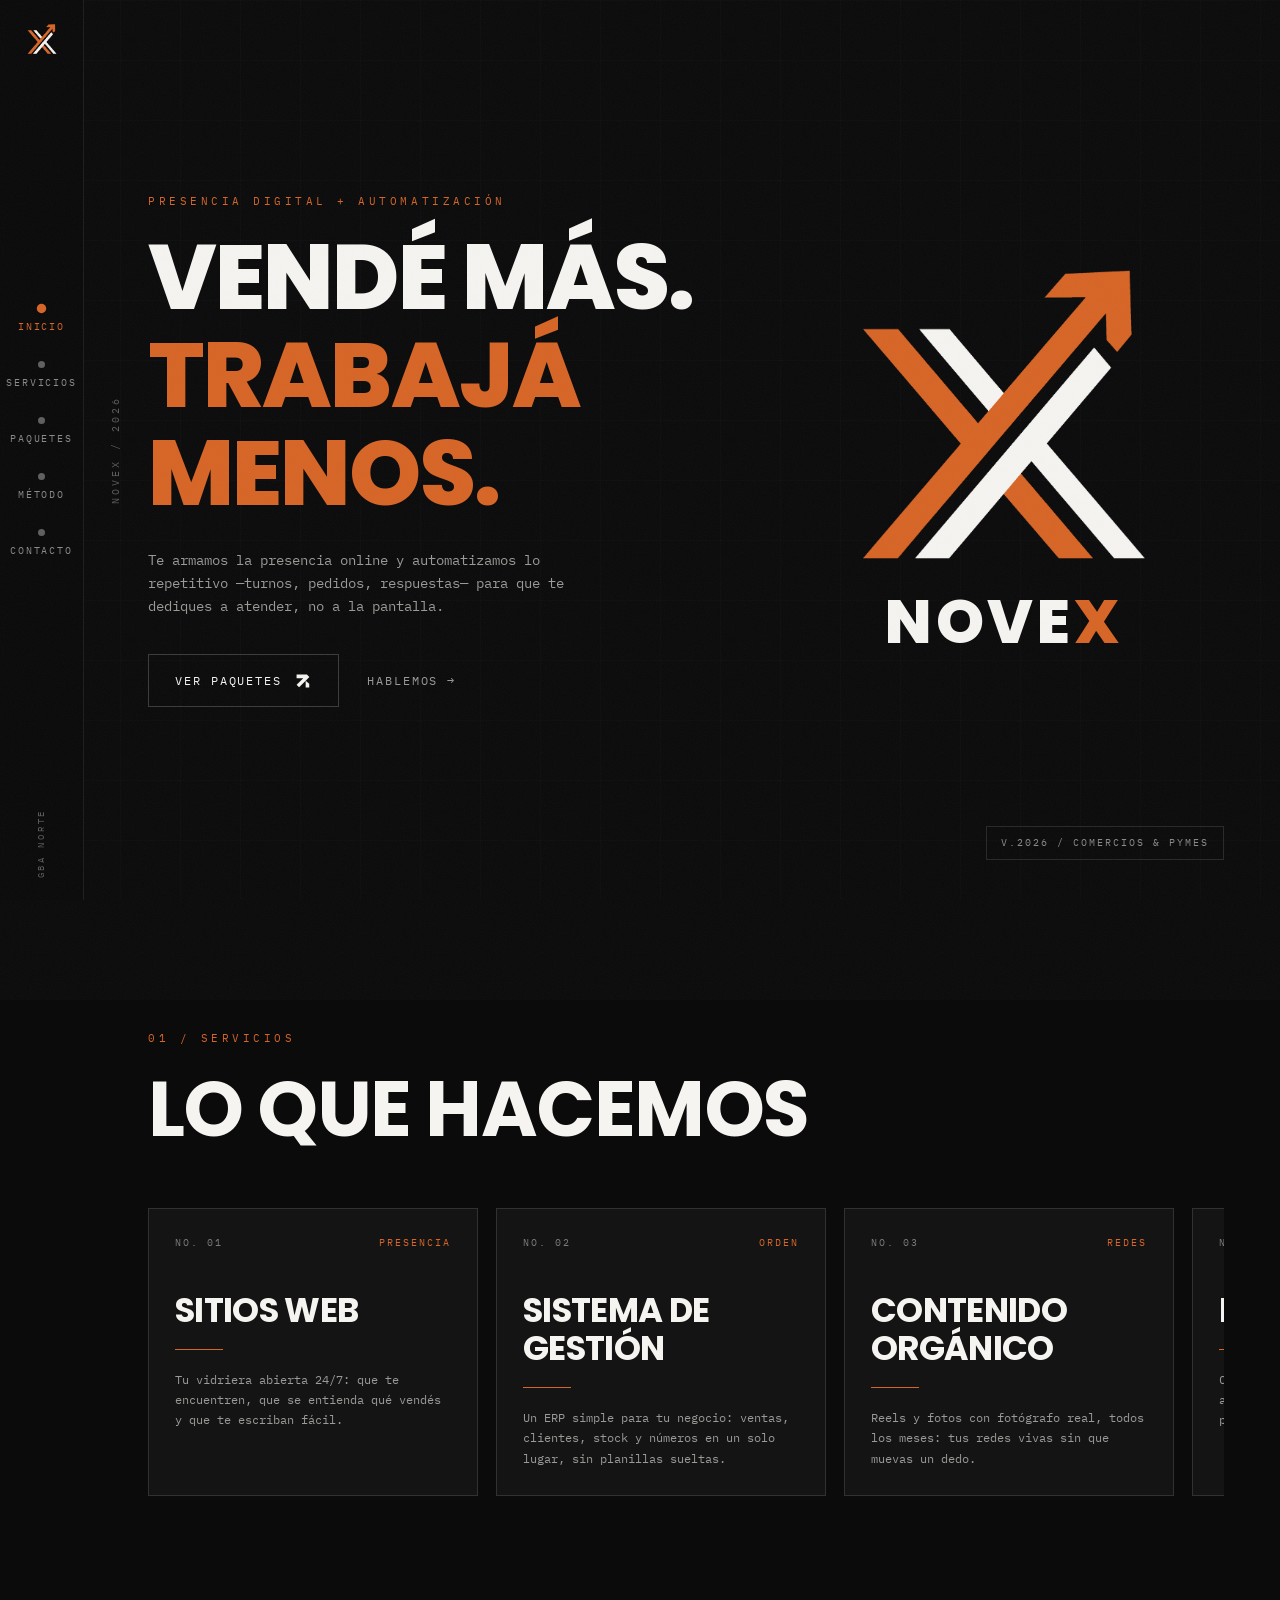
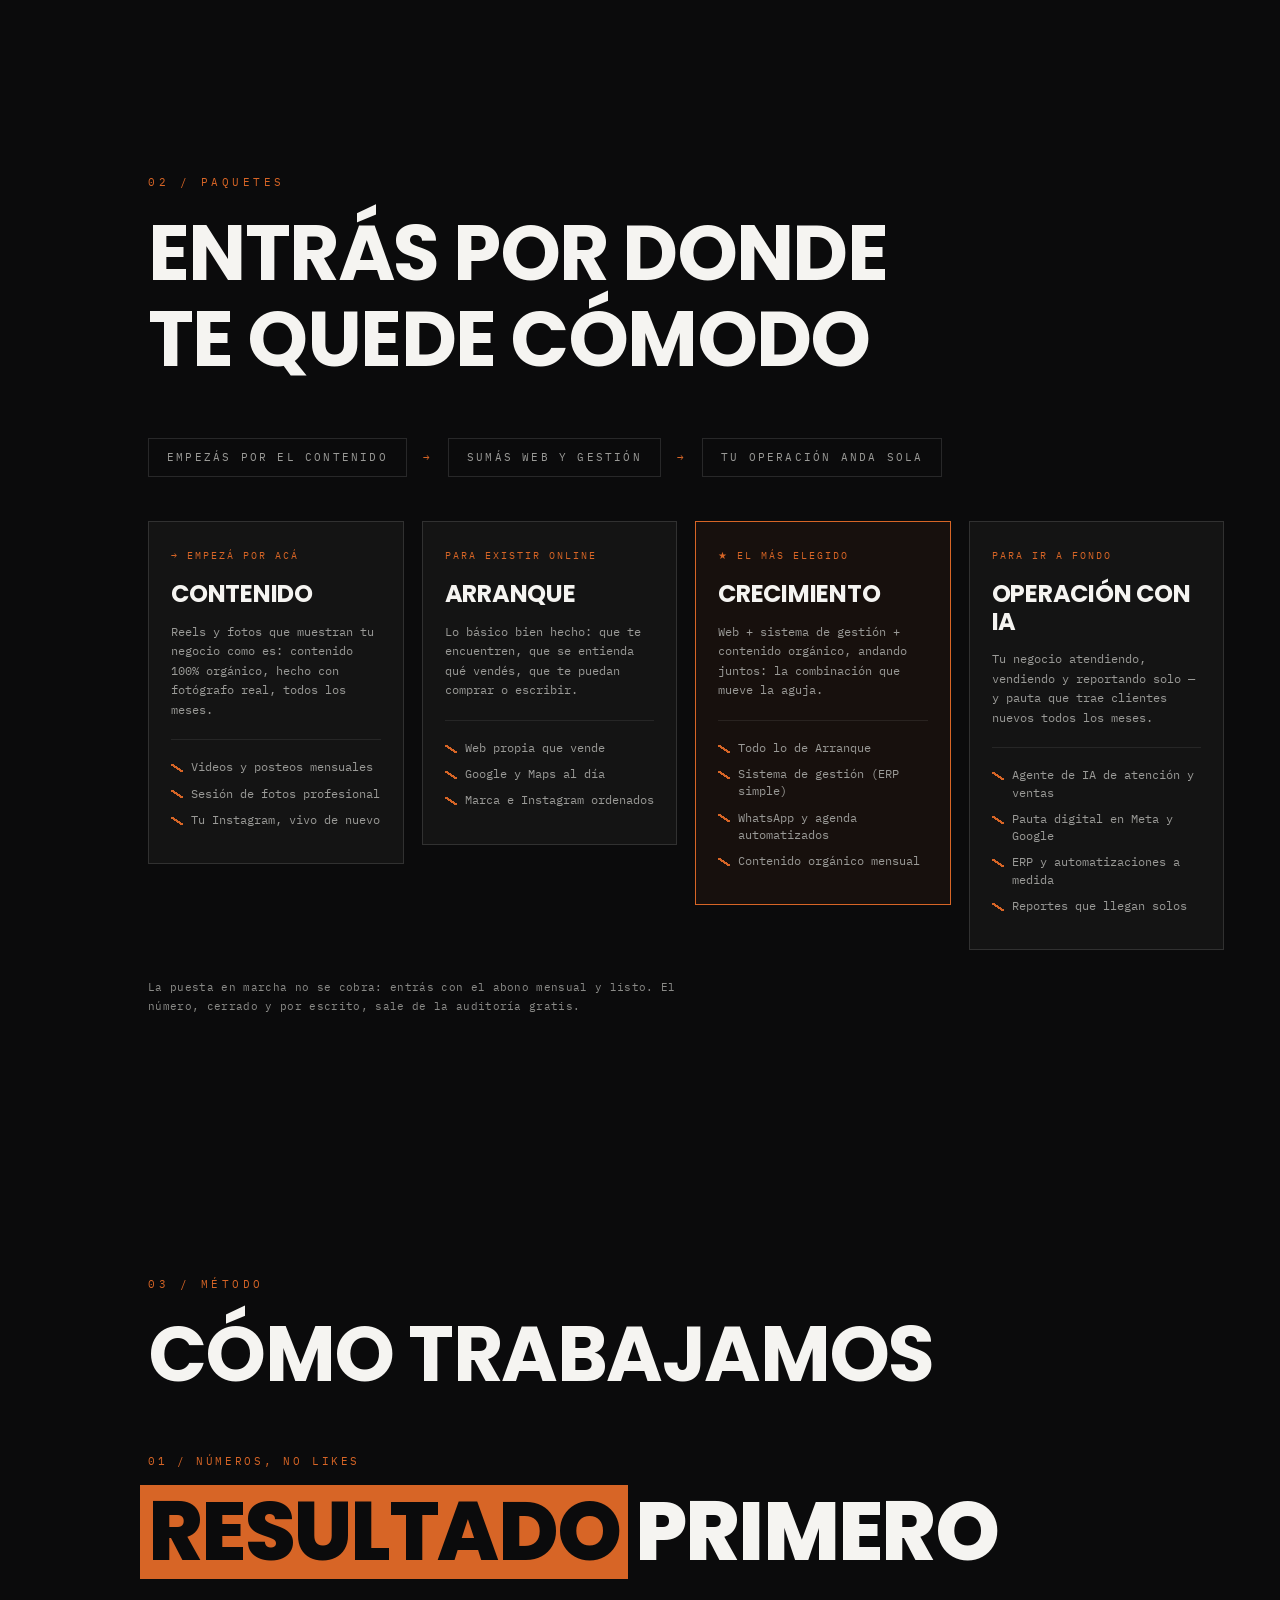
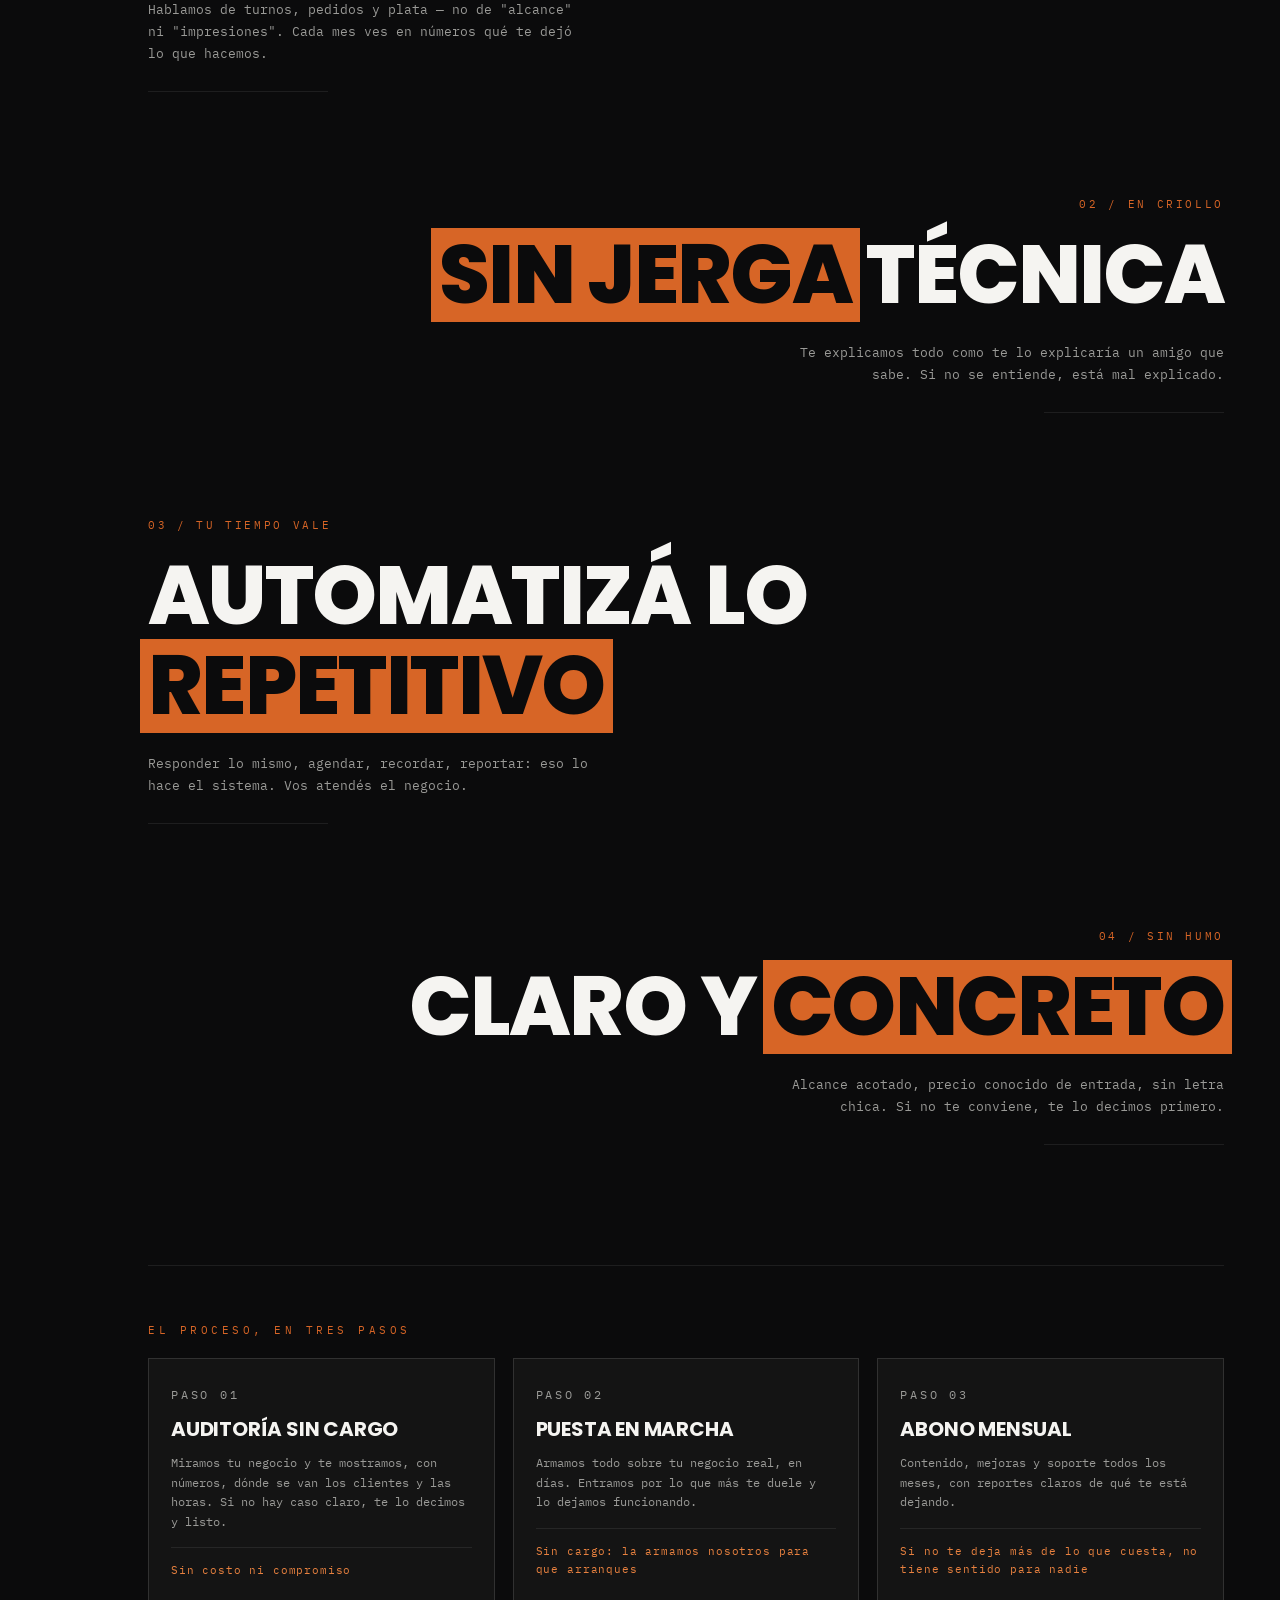
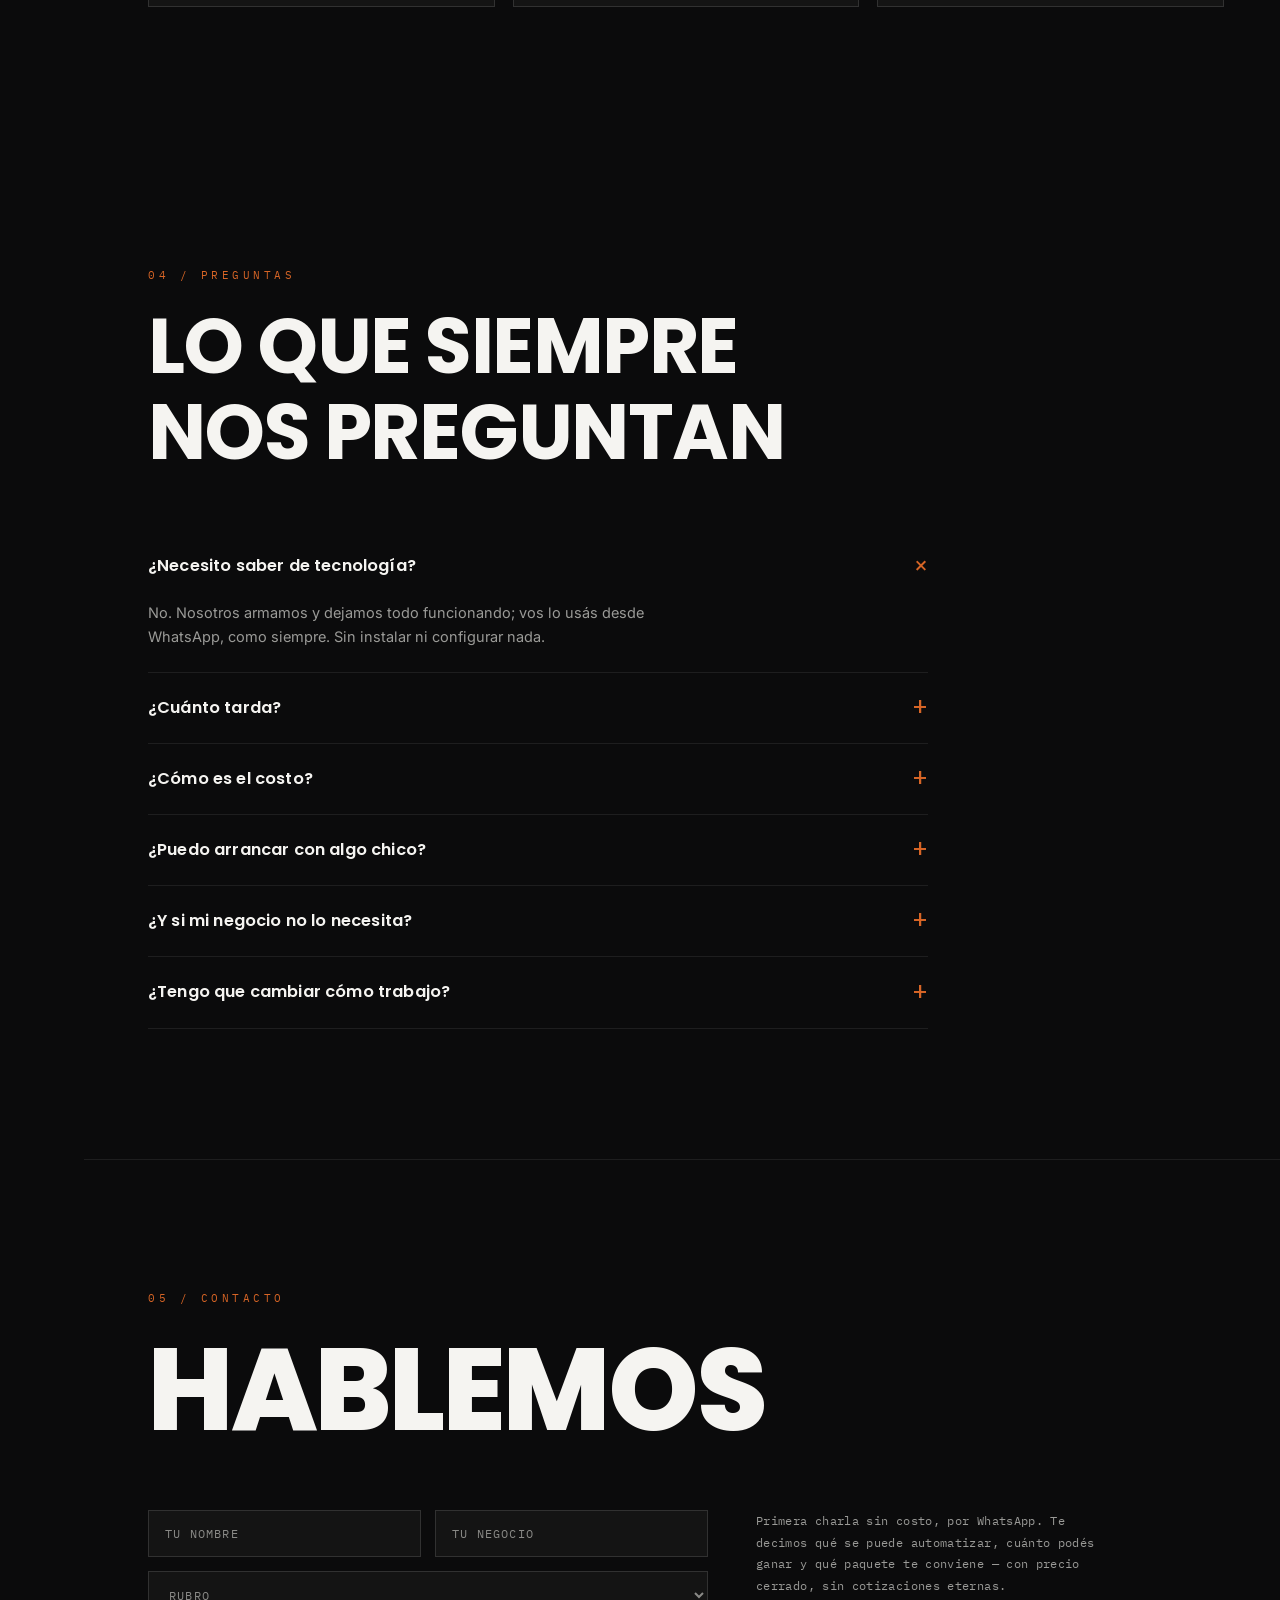
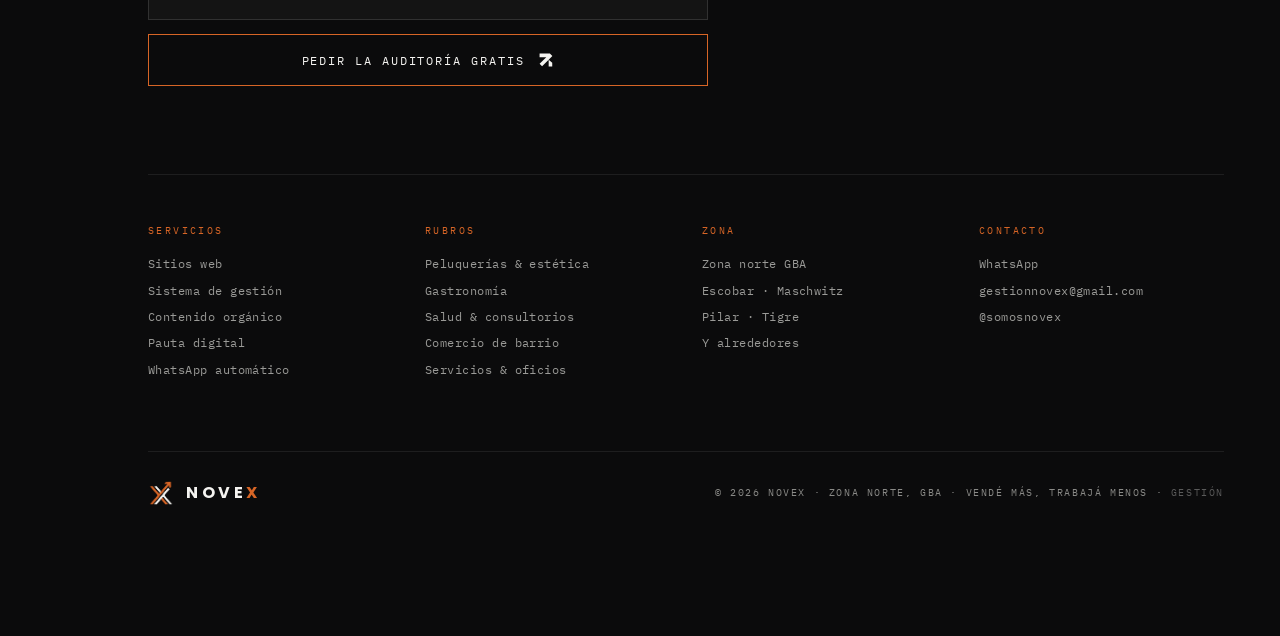
==== index.html @ c36812e6 "Gestion v2: Inicio con P&L (cobrado-gastos), modulo Gastos (fijos, USD/ARS, margen por cliente, sald" ====
<!DOCTYPE html>
<html lang="es-AR">
<head>
  <meta charset="UTF-8">
  <meta name="viewport" content="width=device-width, initial-scale=1.0">
  <title>NOVEX — Vendé más. Trabajá menos.</title>
  <meta name="description" content="Agencia de presencia digital + automatización para PyMEs y comercios de zona norte GBA. Te armamos la presencia online y automatizamos lo repetitivo: más ventas, menos pantalla.">
  <meta property="og:title" content="NOVEX — Vendé más. Trabajá menos.">
  <meta property="og:description" content="Presencia digital + automatización para PyMEs, a precio de PyME, rápido y en criollo.">
  <meta property="og:type" content="website">
  <meta property="og:url" content="https://novex-gestion.github.io/">
  <meta property="og:image" content="https://novex-gestion.github.io/assets/og.png">
  <meta property="og:image:width" content="1200">
  <meta property="og:image:height" content="630">
  <meta name="twitter:card" content="summary_large_image">
  <meta name="twitter:image" content="https://novex-gestion.github.io/assets/og.png">
  <link rel="canonical" href="https://novex-gestion.github.io/">
  <link rel="icon" type="image/svg+xml" href="assets/favicon.svg">
  <link rel="preconnect" href="https://fonts.googleapis.com">
  <link rel="preconnect" href="https://fonts.gstatic.com" crossorigin>
  <link href="https://fonts.googleapis.com/css2?family=Poppins:wght@600;700;800&family=IBM+Plex+Mono:wght@400;500&family=Inter:wght@400;500&display=swap" rel="stylesheet">
  <link rel="stylesheet" href="estilos.css?v=6">
  <script type="application/ld+json">
  {
    "@context": "https://schema.org",
    "@type": "ProfessionalService",
    "name": "NOVEX",
    "description": "Agencia de presencia digital + automatización para PyMEs y comercios de zona norte GBA.",
    "areaServed": "Zona norte, Gran Buenos Aires, Argentina",
    "knowsLanguage": "es-AR",
    "slogan": "Vendé más. Trabajá menos."
  }
  </script>
</head>
<body>

  <a class="saltar" href="#inicio">Saltar al contenido</a>

  <!-- grilla + grano de fondo -->
  <div class="fondo-grilla" aria-hidden="true"></div>
  <div class="fondo-grano" aria-hidden="true"></div>

  <!-- ============ BARRA MOBILE ============ -->
  <header class="barra">
    <a class="barra__marca" href="#inicio">
      <img src="assets/novex-iso-dark.png" alt="" width="26" height="26">
      <span>NOVE<em>X</em></span>
    </a>
    <a class="barra__cta mono" href="#contacto">Hablemos →</a>
  </header>

  <!-- ============ SIDE-NAV ============ -->
  <nav class="lateral" aria-label="Secciones">
    <a class="lateral__iso" href="#inicio" aria-label="NOVEX, inicio">
      <img src="assets/novex-iso-dark.png" alt="" width="34" height="34">
    </a>
    <div class="lateral__items">
      <a href="#inicio" class="lateral__item activa"><span class="lateral__punto"></span>Inicio</a>
      <a href="#servicios" class="lateral__item"><span class="lateral__punto"></span>Servicios</a>
      <a href="#paquetes" class="lateral__item"><span class="lateral__punto"></span>Paquetes</a>
      <a href="#metodo" class="lateral__item"><span class="lateral__punto"></span>Método</a>
      <a href="#contacto" class="lateral__item"><span class="lateral__punto"></span>Contacto</a>
    </div>
    <p class="lateral__zona">GBA NORTE</p>
  </nav>

  <main class="contenido">

    <!-- ============ HERO ============ -->
    <section class="hero" id="inicio">
      <p class="hero__vertical mono" aria-hidden="true">NOVEX / 2026</p>

      <div class="hero__bloque">
        <p class="eyebrow mono">Presencia digital + automatización</p>
        <h1 class="hero__linea" data-scramble>VENDÉ MÁS.</h1>
        <h1 class="hero__linea hero__linea--naranja" data-scramble data-scramble-delay="200">TRABAJÁ MENOS.</h1>
        <p class="hero__nota mono">Te armamos la presencia online y automatizamos lo repetitivo
        —turnos, pedidos, respuestas— para que te dediques a atender, no a la pantalla.</p>
        <div class="hero__acciones">
          <a class="btn" href="#paquetes" data-scramble-hover>
            <span class="btn__label">VER PAQUETES</span>
            <svg class="chevron" width="18" height="18" viewBox="0 0 27 27" fill="none" aria-hidden="true"><path d="M3.85715 3.85715H19.2857L23.0553 7.64066L17.5163 13.1595L22.8462 17.5055V23.1429H17.5055V13.1703L7.65696 22.9832L3.8874 19.2L13.9259 9.19781H3.85715V3.85715Z" fill="currentColor"/></svg>
          </a>
          <a class="hero__link mono" href="#contacto">HABLEMOS →</a>
        </div>
      </div>

      <div class="hero__marca" aria-hidden="true">
        <img src="assets/novex-iso-dark.png" alt="" width="380" height="380">
        <p>NOVE<em>X</em></p>
      </div>
      <p class="hero__tag mono">v.2026 / Comercios &amp; PyMEs</p>
    </section>

    <!-- ============ SERVICIOS ============ -->
    <section class="seccion" id="servicios">
      <header class="seccion__cab" data-reveal="left">
        <p class="eyebrow mono">01 / Servicios</p>
        <h2>LO QUE HACEMOS</h2>
      </header>

      <div class="servicios" id="pista-servicios">
        <article class="servicio">
          <div class="servicio__cab mono"><span>No. 01</span><span class="servicio__tag">Presencia</span></div>
          <h3>Sitios web</h3>
          <div class="servicio__linea"></div>
          <p class="mono">Tu vidriera abierta 24/7: que te encuentren, que se entienda
          qué vendés y que te escriban fácil.</p>
        </article>
        <article class="servicio">
          <div class="servicio__cab mono"><span>No. 02</span><span class="servicio__tag">Orden</span></div>
          <h3>Sistema de gestión</h3>
          <div class="servicio__linea"></div>
          <p class="mono">Un ERP simple para tu negocio: ventas, clientes, stock
          y números en un solo lugar, sin planillas sueltas.</p>
        </article>
        <article class="servicio">
          <div class="servicio__cab mono"><span>No. 03</span><span class="servicio__tag">Redes</span></div>
          <h3>Contenido orgánico</h3>
          <div class="servicio__linea"></div>
          <p class="mono">Reels y fotos con fotógrafo real, todos los meses:
          tus redes vivas sin que muevas un dedo.</p>
        </article>
        <article class="servicio">
          <div class="servicio__cab mono"><span>No. 04</span><span class="servicio__tag">Anuncios</span></div>
          <h3>Pauta digital</h3>
          <div class="servicio__linea"></div>
          <p class="mono">Campañas en Meta y Google bien apuntadas: que te
          encuentre el que está por comprar.</p>
        </article>
        <article class="servicio">
          <div class="servicio__cab mono"><span>No. 05</span><span class="servicio__tag">24/7</span></div>
          <h3>WhatsApp automático</h3>
          <div class="servicio__linea"></div>
          <p class="mono">Responde las consultas de siempre y toma los datos
          aunque el local esté cerrado.</p>
        </article>
        <article class="servicio">
          <div class="servicio__cab mono"><span>No. 06</span><span class="servicio__tag">Visibilidad</span></div>
          <h3>Google y Maps</h3>
          <div class="servicio__linea"></div>
          <p class="mono">Ficha al día, fotos y reseñas: aparecer cuando te buscan
          cerca, antes que la competencia.</p>
        </article>
      </div>
      <div class="cursor-scroll mono" id="cursor-scroll" aria-hidden="true">SCROLL →</div>
    </section>

    <!-- ============ PAQUETES ============ -->
    <section class="seccion" id="paquetes">
      <header class="seccion__cab" data-reveal="left">
        <p class="eyebrow mono">02 / Paquetes</p>
        <h2>ENTRÁS POR DONDE <br>TE QUEDE CÓMODO</h2>
      </header>

      <div class="recorrido mono" data-reveal="up">
        <span>Empezás por el contenido</span>
        <span class="recorrido__flecha" aria-hidden="true">→</span>
        <span>Sumás web y gestión</span>
        <span class="recorrido__flecha" aria-hidden="true">→</span>
        <span>Tu operación anda sola</span>
      </div>

      <div class="paquetes">
        <article class="paquete" data-reveal="up">
          <p class="paquete__tag mono">→ Empezá por acá</p>
          <h3>Contenido</h3>
          <p class="paquete__desc mono">Reels y fotos que muestran tu negocio como es:
          contenido 100% orgánico, hecho con fotógrafo real, todos los meses.</p>
          <ul class="mono">
            <li>Videos y posteos mensuales</li>
            <li>Sesión de fotos profesional</li>
            <li>Tu Instagram, vivo de nuevo</li>
          </ul>
        </article>

        <article class="paquete" data-reveal="up">
          <p class="paquete__tag mono">Para existir online</p>
          <h3>Arranque</h3>
          <p class="paquete__desc mono">Lo básico bien hecho: que te encuentren,
          que se entienda qué vendés, que te puedan comprar o escribir.</p>
          <ul class="mono">
            <li>Web propia que vende</li>
            <li>Google y Maps al día</li>
            <li>Marca e Instagram ordenados</li>
          </ul>
        </article>

        <article class="paquete paquete--estrella" data-reveal="up">
          <p class="paquete__tag mono">★ El más elegido</p>
          <h3>Crecimiento</h3>
          <p class="paquete__desc mono">Web + sistema de gestión + contenido orgánico,
          andando juntos: la combinación que mueve la aguja.</p>
          <ul class="mono">
            <li>Todo lo de Arranque</li>
            <li>Sistema de gestión (ERP simple)</li>
            <li>WhatsApp y agenda automatizados</li>
            <li>Contenido orgánico mensual</li>
          </ul>
        </article>

        <article class="paquete" data-reveal="up">
          <p class="paquete__tag mono">Para ir a fondo</p>
          <h3>Operación con IA</h3>
          <p class="paquete__desc mono">Tu negocio atendiendo, vendiendo y reportando
          solo — y pauta que trae clientes nuevos todos los meses.</p>
          <ul class="mono">
            <li>Agente de IA de atención y ventas</li>
            <li>Pauta digital en Meta y Google</li>
            <li>ERP y automatizaciones a medida</li>
            <li>Reportes que llegan solos</li>
          </ul>
        </article>
      </div>

      <p class="nota-precios mono" data-reveal="up">La puesta en marcha no se cobra: entrás con el
      abono mensual y listo. El número, cerrado y por escrito, sale de la auditoría gratis.</p>
    </section>

    <!-- ============ MÉTODO ============ -->
    <section class="seccion" id="metodo">
      <header class="seccion__cab" data-reveal="left">
        <p class="eyebrow mono">03 / Método</p>
        <h2>CÓMO TRABAJAMOS</h2>
      </header>

      <div class="principios">
        <article class="principio" data-reveal="left">
          <p class="mono principio__tag">01 / Números, no likes</p>
          <h3><span class="resalte"><i></i><b>RESULTADO</b></span> PRIMERO</h3>
          <p class="mono principio__nota">Hablamos de turnos, pedidos y plata — no de "alcance"
          ni "impresiones". Cada mes ves en números qué te dejó lo que hacemos.</p>
          <div class="principio__deco"></div>
        </article>
        <article class="principio principio--der" data-reveal="right">
          <p class="mono principio__tag">02 / En criollo</p>
          <h3><span class="resalte"><i></i><b>SIN JERGA</b></span> TÉCNICA</h3>
          <p class="mono principio__nota">Te explicamos todo como te lo explicaría un amigo
          que sabe. Si no se entiende, está mal explicado.</p>
          <div class="principio__deco"></div>
        </article>
        <article class="principio" data-reveal="left">
          <p class="mono principio__tag">03 / Tu tiempo vale</p>
          <h3>AUTOMATIZÁ LO <span class="resalte"><i></i><b>REPETITIVO</b></span></h3>
          <p class="mono principio__nota">Responder lo mismo, agendar, recordar, reportar:
          eso lo hace el sistema. Vos atendés el negocio.</p>
          <div class="principio__deco"></div>
        </article>
        <article class="principio principio--der" data-reveal="right">
          <p class="mono principio__tag">04 / Sin humo</p>
          <h3>CLARO Y <span class="resalte"><i></i><b>CONCRETO</b></span></h3>
          <p class="mono principio__nota">Alcance acotado, precio conocido de entrada, sin
          letra chica. Si no te conviene, te lo decimos primero.</p>
          <div class="principio__deco"></div>
        </article>
      </div>

      <div class="proceso" data-reveal="up">
        <p class="eyebrow mono">El proceso, en tres pasos</p>
        <div class="proceso__fila">
          <article class="paso">
            <p class="mono paso__num">Paso 01</p>
            <h3>AUDITORÍA SIN CARGO</h3>
            <p class="mono">Miramos tu negocio y te mostramos, con números, dónde se van
            los clientes y las horas. Si no hay caso claro, te lo decimos y listo.</p>
            <p class="mono paso__precio">Sin costo ni compromiso</p>
          </article>
          <article class="paso">
            <p class="mono paso__num">Paso 02</p>
            <h3>PUESTA EN MARCHA</h3>
            <p class="mono">Armamos todo sobre tu negocio real, en días. Entramos por
            lo que más te duele y lo dejamos funcionando.</p>
            <p class="mono paso__precio">Sin cargo: la armamos nosotros para que arranques</p>
          </article>
          <article class="paso">
            <p class="mono paso__num">Paso 03</p>
            <h3>ABONO MENSUAL</h3>
            <p class="mono">Contenido, mejoras y soporte todos los meses, con reportes
            claros de qué te está dejando.</p>
            <p class="mono paso__precio">Si no te deja más de lo que cuesta, no tiene sentido para nadie</p>
          </article>
        </div>
      </div>
    </section>

    <!-- ============ FAQ ============ -->
    <section class="seccion seccion--angosta" id="faq">
      <header class="seccion__cab" data-reveal="left">
        <p class="eyebrow mono">04 / Preguntas</p>
        <h2>LO QUE SIEMPRE <br>NOS PREGUNTAN</h2>
      </header>

      <div class="faq" data-reveal="up">
        <details open>
          <summary>¿Necesito saber de tecnología?</summary>
          <p>No. Nosotros armamos y dejamos todo funcionando; vos lo usás desde
          WhatsApp, como siempre. Sin instalar ni configurar nada.</p>
        </details>
        <details>
          <summary>¿Cuánto tarda?</summary>
          <p>Días, no meses. Entramos por lo que más te duele —la web, el contenido
          o la atención— y lo dejamos andando. Después se expande de a poco.</p>
        </details>
        <details>
          <summary>¿Cómo es el costo?</summary>
          <p>La auditoría es gratis y la puesta en marcha también: no cobramos por
          arrancar. Pagás solo el abono mensual, fijo y sin letra chica, y el número
          exacto te lo damos cerrado y por escrito antes de empezar.</p>
        </details>
        <details>
          <summary>¿Puedo arrancar con algo chico?</summary>
          <p>Sí, para eso está el pack de Contenido: fotos y videos con fotógrafo real
          todos los meses, sin costo de arranque. Tu negocio empieza a verse bien online,
          y cuando los resultados te convenzan, subís al paquete siguiente. Nadie te apura.</p>
        </details>
        <details>
          <summary>¿Y si mi negocio no lo necesita?</summary>
          <p>Te lo decimos en la auditoría. Si lo que hacemos no te va a dejar más
          de lo que cuesta, no tiene sentido para nadie — preferimos que nos
          recomiendes a cobrarte por algo que no sirve.</p>
        </details>
        <details>
          <summary>¿Tengo que cambiar cómo trabajo?</summary>
          <p>No. Armamos todo sobre tu forma de trabajar actual: tu WhatsApp, tu
          agenda, tus tiempos. La idea es sacarte tareas, no sumarte sistemas.</p>
        </details>
      </div>
    </section>

    <!-- ============ CONTACTO ============ -->
    <section class="seccion contacto" id="contacto">
      <header class="seccion__cab" data-reveal="left">
        <p class="eyebrow mono">05 / Contacto</p>
        <h2 class="contacto__titulo">HABLEMOS</h2>
      </header>

      <div class="contacto__cta" data-reveal="up">
        <form class="form" id="form-auditoria" novalidate>
          <input type="text" name="nombre" placeholder="TU NOMBRE" autocomplete="name" required>
          <input type="text" name="negocio" placeholder="TU NEGOCIO" autocomplete="organization" required>
          <select name="rubro" required>
            <option value="" selected disabled>RUBRO</option>
            <option>Peluquería / estética</option>
            <option>Gastronomía</option>
            <option>Salud / consultorio</option>
            <option>Comercio de barrio</option>
            <option>Servicios / oficios</option>
            <option>Estudio / profesional</option>
            <option>Otro</option>
          </select>
          <button class="btn btn--lleno" type="submit" data-scramble-hover>
            <span class="btn__label">PEDIR LA AUDITORÍA GRATIS</span>
            <svg class="chevron" width="18" height="18" viewBox="0 0 27 27" fill="none" aria-hidden="true"><path d="M3.85715 3.85715H19.2857L23.0553 7.64066L17.5163 13.1595L22.8462 17.5055V23.1429H17.5055V13.1703L7.65696 22.9832L3.8874 19.2L13.9259 9.19781H3.85715V3.85715Z" fill="currentColor"/></svg>
          </button>
          <p class="form__error mono" role="alert" hidden>Completá tu nombre y el de tu negocio.</p>
        </form>
        <p class="contacto__nota mono">Primera charla sin costo, por WhatsApp. Te decimos qué
        se puede automatizar, cuánto podés ganar y qué paquete te conviene — con precio
        cerrado, sin cotizaciones eternas.</p>
      </div>

      <div class="colofon" data-reveal="up">
        <div>
          <p class="colofon__titulo mono">Servicios</p>
          <ul class="mono">
            <li><a href="#servicios">Sitios web</a></li>
            <li><a href="#servicios">Sistema de gestión</a></li>
            <li><a href="#servicios">Contenido orgánico</a></li>
            <li><a href="#servicios">Pauta digital</a></li>
            <li><a href="#servicios">WhatsApp automático</a></li>
          </ul>
        </div>
        <div>
          <p class="colofon__titulo mono">Rubros</p>
          <ul class="mono">
            <li>Peluquerías &amp; estética</li>
            <li>Gastronomía</li>
            <li>Salud &amp; consultorios</li>
            <li>Comercio de barrio</li>
            <li>Servicios &amp; oficios</li>
          </ul>
        </div>
        <div>
          <p class="colofon__titulo mono">Zona</p>
          <ul class="mono">
            <li>Zona norte GBA</li>
            <li>Escobar · Maschwitz</li>
            <li>Pilar · Tigre</li>
            <li>Y alrededores</li>
          </ul>
        </div>
        <div>
          <p class="colofon__titulo mono">Contacto</p>
          <ul class="mono">
            <li><a href="https://wa.me/5491100000000" target="_blank" rel="noopener">WhatsApp</a></li>
            <li><a href="mailto:gestionnovex@gmail.com">gestionnovex@gmail.com</a></li>
            <li><a href="https://instagram.com/somosnovex" target="_blank" rel="noopener">@somosnovex</a></li>
          </ul>
        </div>
      </div>

      <div class="pie">
        <div class="pie__marca">
          <img src="assets/novex-iso-dark.png" alt="" width="26" height="26">
          <span>NOVE<em>X</em></span>
        </div>
        <p class="mono">© 2026 NOVEX · Zona norte, GBA · Vendé más, trabajá menos · <a href="/gestion/" rel="nofollow" class="pie__gestion">gestión</a></p>
      </div>
    </section>

  </main>

  <script src="main.js?v=7"></script>
</body>
</html>
---- estilos.css ----
/* ============================================================
   NOVEX — landing editorial oscura
   Mezcla: sistema visual del handoff "Novex Editorial" (Claude
   Design: negro #0b0b0c, grilla, mono, sin radios, side-nav,
   tipografía gigante) + la maquinaria de conversión de la
   versión anterior (paquetes con precios, proceso, FAQ, form).
   Tokens del handoff en marca/handoff-novex-editorial.md.
   ============================================================ */

:root {
  --negro: #0b0b0c;
  --tarjeta: #141414;
  --crema: #f5f4f1;
  --tenue: #9a9a97;
  --tenue-2: #8a8a87;
  --tenue-3: #7a7a77;
  --minimo: #5a5a5a;
  --naranja: #D76526;
  --naranja-claro: #E8813F;
  --naranja-oscuro: #B85217;
  --borde: rgba(255, 255, 255, 0.12);
  --divisor: rgba(255, 255, 255, 0.08);

  --display: 'Poppins', sans-serif;
  --mono: 'IBM Plex Mono', monospace;
  --body: 'Inter', sans-serif;

  --lateral: 84px;
  --suave: cubic-bezier(0.16, 1, 0.3, 1);
}

* { margin: 0; padding: 0; box-sizing: border-box; }

html { scroll-behavior: smooth; scroll-padding-top: 40px; overflow-x: clip; }

body {
  background: var(--negro);
  color: var(--crema);
  font-family: var(--body);
  font-size: 16px;
  line-height: 1.6;
  -webkit-font-smoothing: antialiased;
  overflow-x: hidden;
}

::selection { background: var(--naranja); color: var(--negro); }

.mono { font-family: var(--mono); }

.saltar {
  position: absolute; left: -999px; top: 0;
  background: var(--naranja); color: var(--negro);
  padding: 8px 16px; z-index: 100; font-weight: 700;
}
.saltar:focus { left: 16px; }

a:focus-visible, button:focus-visible,
input:focus-visible, select:focus-visible, summary:focus-visible {
  outline: 2px solid var(--naranja);
  outline-offset: 3px;
}

/* ============ FONDO: grilla + grano ============ */
.fondo-grilla {
  position: fixed; inset: 0;
  background-image:
    linear-gradient(to right, rgba(255,255,255,0.06) 1px, transparent 1px),
    linear-gradient(to bottom, rgba(255,255,255,0.06) 1px, transparent 1px);
  background-size: 60px 60px;
  opacity: 0.28;
  pointer-events: none;
  z-index: 0;
}

.fondo-grano {
  position: fixed; inset: -100px;
  background-image: url("data:image/svg+xml,%3Csvg xmlns='http://www.w3.org/2000/svg' width='200' height='200'%3E%3Cfilter id='n'%3E%3CfeTurbulence type='fractalNoise' baseFrequency='0.9' numOctaves='2'/%3E%3C/filter%3E%3Crect width='200' height='200' filter='url(%23n)'/%3E%3C/svg%3E");
  opacity: 0.04;
  pointer-events: none;
  z-index: 60;
  animation: grano 0.6s steps(4) infinite;
}

@keyframes grano {
  0% { transform: translate(0, 0); }
  25% { transform: translate(-30px, 20px); }
  50% { transform: translate(20px, -25px); }
  75% { transform: translate(-15px, -10px); }
  100% { transform: translate(0, 0); }
}

/* ============ BARRA MOBILE (oculta en desktop) ============ */
.barra { display: none; }

/* ============ SIDE-NAV ============ */
.lateral {
  position: fixed; top: 0; left: 0; bottom: 0;
  width: var(--lateral);
  z-index: 50;
  display: flex; flex-direction: column;
  justify-content: space-between; align-items: center;
  padding: 22px 0;
  border-right: 1px solid var(--divisor);
  background: rgba(11, 11, 12, 0.7);
  backdrop-filter: blur(6px);
}

.lateral__iso img { display: block; object-fit: contain; }

.lateral__items { display: flex; flex-direction: column; gap: 26px; }

.lateral__item {
  display: flex; flex-direction: column; align-items: center; gap: 7px;
  text-decoration: none;
  font-family: var(--mono);
  font-size: 10px;
  text-transform: uppercase;
  letter-spacing: 0.18em;
  color: var(--tenue-2);
  transition: color 0.3s var(--suave);
}

.lateral__punto {
  width: 7px; height: 7px; border-radius: 50%;
  background: rgba(255, 255, 255, 0.35);
  transition: background 0.3s var(--suave), transform 0.3s var(--suave);
}

.lateral__item.activa { color: var(--naranja); }
.lateral__item.activa .lateral__punto { background: var(--naranja); transform: scale(1.35); }
.lateral__item:hover { color: var(--crema); }

.lateral__zona {
  writing-mode: vertical-rl;
  transform: rotate(180deg);
  font-family: var(--mono);
  font-size: 9px;
  letter-spacing: 0.3em;
  color: var(--minimo);
}

/* ============ LAYOUT ============ */
.contenido { padding-left: var(--lateral); position: relative; z-index: 1; }

.seccion { padding: 130px 56px 130px 64px; position: relative; }
.seccion--angosta { max-width: 900px; }

.seccion__cab { margin-bottom: 56px; }
.seccion__cab--doble {
  display: flex; justify-content: space-between; align-items: flex-end;
  gap: 32px; flex-wrap: wrap;
}
.seccion__aparte {
  font-size: 11.5px; color: var(--tenue);
  max-width: 300px; text-align: right;
  letter-spacing: 0.04em;
}

.eyebrow {
  font-size: 11px;
  text-transform: uppercase;
  letter-spacing: 0.32em;
  color: var(--naranja);
  margin-bottom: 18px;
}

h2 {
  font-family: var(--display);
  font-weight: 700;
  font-size: clamp(2.4rem, 6vw, 5rem);
  line-height: 1.12; /* escala para español: aire real entre líneas con tilde */
  letter-spacing: -0.02em;
  text-transform: uppercase;
}

/* ============ BOTONES ============ */
.btn {
  display: inline-flex; align-items: center; gap: 12px;
  font-family: var(--mono);
  font-size: 12px;
  text-transform: uppercase;
  letter-spacing: 0.16em;
  color: var(--crema);
  text-decoration: none;
  background: transparent;
  border: 1px solid rgba(255, 255, 255, 0.2);
  padding: 16px 26px;
  cursor: pointer;
  transition: color 0.3s var(--suave), border-color 0.3s var(--suave), background 0.3s var(--suave);
}
.btn:hover { color: var(--naranja); border-color: var(--naranja); }

.chevron { transition: transform 0.3s var(--suave); flex-shrink: 0; }
.btn:hover .chevron { transform: rotate(45deg); }

.btn--lleno { border-color: var(--naranja); }
.btn--lleno:hover { background: var(--naranja); color: var(--negro); }

/* ============ HERO ============ */
/* grilla real de dos columnas: el logo siempre alineado con el texto,
   nunca recortado, en cualquier viewport */
.hero {
  min-height: 100vh;
  display: grid;
  grid-template-columns: minmax(0, 1.15fr) minmax(0, 0.85fr);
  align-items: center;
  gap: 40px;
  padding: 40px 56px 40px 64px;
  position: relative;
}

.hero__vertical {
  position: absolute; left: 24px; top: 50%;
  transform: translateY(-50%) rotate(180deg);
  writing-mode: vertical-rl;
  font-size: 10px;
  letter-spacing: 0.3em;
  color: var(--minimo);
}

.hero__bloque { position: relative; z-index: 2; }

.hero__linea {
  font-family: var(--display);
  font-weight: 800;
  font-size: clamp(2.8rem, 7.2vw, 7rem);
  line-height: 1.06; /* escala pensada para español: las tildes de Á/É/Ó necesitan ~15% extra */
  letter-spacing: -0.02em;
  text-transform: uppercase;
  color: var(--crema);
}
.hero__linea--naranja { color: var(--naranja); }

.hero__nota {
  font-size: 13.5px;
  line-height: 1.7;
  color: var(--tenue);
  max-width: 440px;
  margin-top: 28px;
}

.hero__acciones {
  display: flex; align-items: center; gap: 28px;
  margin-top: 36px; flex-wrap: wrap;
}

.hero__link {
  font-size: 12px;
  text-transform: uppercase;
  letter-spacing: 0.16em;
  color: var(--tenue);
  text-decoration: none;
  transition: color 0.3s var(--suave);
}
.hero__link:hover { color: var(--crema); }

/* lockup como el logo oficial: iso arriba, NOVEX grande abajo */
.hero__marca {
  display: flex; flex-direction: column; align-items: center;
  justify-self: center;
  gap: 10px;
  z-index: 1;
  pointer-events: none;
}

.hero__marca img { width: min(100%, clamp(240px, 26vw, 380px)); height: auto; }

.hero__marca p {
  font-family: var(--display);
  font-weight: 800;
  font-size: clamp(2.6rem, 4.8vw, 4.3rem);
  letter-spacing: 0.06em;
  line-height: 1;
  color: var(--crema);
}
.hero__marca em { font-style: normal; color: var(--naranja); }

.hero__tag {
  position: absolute; right: 56px; bottom: 40px;
  border: 1px solid var(--borde);
  padding: 8px 14px;
  font-size: 10px;
  text-transform: uppercase;
  letter-spacing: 0.2em;
  color: var(--tenue-2);
}

/* ============ SERVICIOS (scroll horizontal) ============ */
.servicios {
  display: flex; gap: 18px;
  overflow-x: auto;
  padding-bottom: 18px;
  scrollbar-width: none;
  cursor: none;
}
.servicios::-webkit-scrollbar { display: none; }

.servicio {
  flex: 0 0 330px;
  background: var(--tarjeta);
  border: 1px solid var(--borde);
  padding: 26px;
  transition: border-color 0.35s var(--suave), transform 0.35s var(--suave);
}

.servicio__cab {
  display: flex; justify-content: space-between;
  font-size: 10px;
  text-transform: uppercase;
  letter-spacing: 0.2em;
  color: var(--tenue-3);
  margin-bottom: 40px;
}
.servicio__tag { color: var(--naranja); }

.servicio h3 {
  font-family: var(--display);
  font-weight: 700;
  font-size: 34px;
  line-height: 1.12;
  text-transform: uppercase;
  letter-spacing: -0.02em;
  transition: color 0.35s var(--suave);
}

.servicio__linea {
  width: 48px; height: 1px;
  background: var(--naranja);
  margin: 20px 0;
  transition: width 0.5s var(--suave);
}

.servicio p { font-size: 12px; line-height: 1.7; color: var(--tenue); }

.servicio:hover {
  border-color: rgba(215, 101, 38, 0.6);
  transform: translateY(-8px);
}
.servicio:hover h3 { color: var(--naranja); }
.servicio:hover .servicio__linea { width: 100%; }

/* cursor personalizado de la sección servicios */
.cursor-scroll {
  position: fixed;
  width: 64px; height: 64px;
  border-radius: 50%;
  background: var(--naranja);
  color: var(--negro);
  display: flex; align-items: center; justify-content: center;
  font-size: 9px;
  letter-spacing: 0.08em;
  z-index: 70;
  pointer-events: none;
  opacity: 0;
  transition: opacity 0.25s var(--suave);
}

/* ============ PAQUETES ============ */
.recorrido {
  display: flex; align-items: center; gap: 16px; flex-wrap: wrap;
  font-size: 11px;
  text-transform: uppercase;
  letter-spacing: 0.2em;
  color: var(--tenue);
  margin-bottom: 44px;
}
.recorrido span:not(.recorrido__flecha) {
  border: 1px solid var(--borde);
  padding: 10px 18px;
}
.recorrido__flecha { color: var(--naranja); border: none !important; padding: 0 !important; }

.paquetes {
  display: grid;
  grid-template-columns: repeat(4, 1fr);
  gap: 18px;
  align-items: start;
}

.paquete {
  background: var(--tarjeta);
  border: 1px solid var(--borde);
  padding: 26px 22px;
  transition: border-color 0.35s var(--suave), transform 0.35s var(--suave);
}
.paquete:hover { border-color: rgba(215, 101, 38, 0.6); transform: translateY(-8px); }

.paquete__tag {
  font-size: 10px;
  text-transform: uppercase;
  letter-spacing: 0.2em;
  color: var(--naranja);
  margin-bottom: 16px;
}

.paquete h3 {
  font-family: var(--display);
  font-weight: 700;
  font-size: 24px;
  text-transform: uppercase;
  letter-spacing: -0.01em;
  line-height: 1.15;
  margin-bottom: 14px;
}

.paquete__desc { font-size: 11.5px; line-height: 1.7; color: var(--tenue); }

.paquete ul {
  list-style: none;
  margin-top: 20px;
  border-top: 1px solid var(--divisor);
  padding-top: 18px;
}

.paquete li {
  font-size: 11.5px;
  color: var(--tenue);
  padding-left: 20px;
  position: relative;
  margin-bottom: 9px;
  line-height: 1.5;
}

/* la diagonal ascendente de la marca como viñeta */
.paquete li::before {
  content: '';
  position: absolute; left: 0; top: 0.5em;
  width: 12px; height: 8px;
  background: linear-gradient(to top right, transparent 42%, var(--naranja) 42% 58%, transparent 58%);
}

.paquete--estrella {
  border-color: var(--naranja);
  background: rgba(215, 101, 38, 0.06);
}

.nota-precios {
  margin-top: 28px;
  font-size: 11px;
  color: var(--tenue-2);
  max-width: 560px;
  line-height: 1.7;
  letter-spacing: 0.03em;
}

/* (extras y casos/bento removidos "por ahora" — recuperables del historial de git) */

/* ============ MÉTODO ============ */
.principios { display: flex; flex-direction: column; gap: 104px; }

.principio { display: flex; flex-direction: column; align-items: flex-start; }
.principio--der { align-items: flex-end; text-align: right; }

.principio__tag {
  font-size: 11px;
  text-transform: uppercase;
  letter-spacing: 0.24em;
  color: var(--naranja);
  margin-bottom: 16px;
}

.principio h3 {
  font-family: var(--display);
  font-weight: 800;
  font-size: clamp(2.2rem, 6.4vw, 6rem);
  line-height: 1.1;
  letter-spacing: -0.02em;
  text-transform: uppercase;
}

/* palabra resaltada: barra naranja que barre al entrar */
.resalte { position: relative; display: inline-block; white-space: nowrap; }
.resalte i {
  position: absolute; inset: -2px -8px;
  background: var(--naranja);
  transform: scaleX(0);
  transform-origin: left;
  transition: transform 1.1s var(--suave);
}
.resalte b { position: relative; font-weight: inherit; transition: color 0.4s var(--suave) 0.5s; }
.resalte.activo i { transform: scaleX(1); }
.resalte.activo b { color: var(--negro); }

.principio__nota {
  font-size: 13px;
  line-height: 1.7;
  color: var(--tenue);
  max-width: 440px;
  margin-top: 22px;
}

.principio__deco {
  width: 180px; height: 1px;
  background: var(--divisor);
  margin-top: 26px;
}

/* proceso en 3 pasos */
.proceso { margin-top: 120px; padding-top: 56px; border-top: 1px solid var(--divisor); }

.proceso__fila {
  display: grid;
  grid-template-columns: repeat(3, 1fr);
  gap: 18px;
}

.paso {
  border: 1px solid var(--borde);
  background: var(--tarjeta);
  padding: 26px 22px;
}

.paso__num {
  font-size: 10px;
  text-transform: uppercase;
  letter-spacing: 0.24em;
  color: var(--naranja);
  margin-bottom: 14px;
}

.paso h3 {
  font-family: var(--display);
  font-weight: 700;
  font-size: 20px;
  text-transform: uppercase;
  letter-spacing: -0.01em;
  line-height: 1.15;
  margin-bottom: 12px;
}

.paso p { font-size: 11.5px; line-height: 1.7; color: var(--tenue); }

.paso__precio {
  margin-top: 16px;
  padding-top: 14px;
  border-top: 1px solid var(--divisor);
  color: var(--naranja-claro) !important;
  font-size: 10.5px !important;
  letter-spacing: 0.08em;
}

/* ============ FAQ ============ */
.faq details { border-bottom: 1px solid var(--divisor); }

.faq summary {
  list-style: none;
  cursor: pointer;
  display: flex; align-items: center; justify-content: space-between;
  gap: 16px;
  padding: 22px 0;
  font-family: var(--display);
  font-weight: 600;
  font-size: 1.02rem;
  letter-spacing: 0.01em;
}
.faq summary::-webkit-details-marker { display: none; }

.faq summary::after {
  content: '+';
  color: var(--naranja);
  font-size: 1.5rem;
  font-weight: 400;
  line-height: 1;
  transition: transform 0.3s var(--suave);
  flex-shrink: 0;
}
.faq details[open] summary::after { transform: rotate(45deg); }

.faq details p {
  color: var(--tenue);
  padding-bottom: 22px;
  max-width: 60ch;
  font-size: 14.5px;
  line-height: 1.7;
}

/* ============ CONTACTO ============ */
.contacto { border-top: 1px solid var(--divisor); }

.contacto__titulo { font-size: clamp(3rem, 9vw, 8rem); font-weight: 800; }

.contacto__cta {
  display: flex; gap: 48px; align-items: flex-start; flex-wrap: wrap;
  margin-bottom: 88px;
}

.form {
  display: grid;
  grid-template-columns: 1fr 1fr;
  gap: 14px;
  max-width: 560px;
  flex: 1 1 420px;
}

.form input, .form select {
  width: 100%;
  background: var(--tarjeta);
  border: 1px solid var(--borde);
  color: var(--crema);
  font-family: var(--mono);
  font-size: 12px;
  letter-spacing: 0.1em;
  padding: 15px 16px;
  transition: border-color 0.3s var(--suave);
}
.form input::placeholder { color: var(--tenue-2); }
.form select:invalid { color: var(--tenue-2); }
.form select option { color: var(--crema); background: var(--tarjeta); }
.form input:focus, .form select:focus { outline: none; border-color: var(--naranja); }

.form select { grid-column: 1 / -1; }
.form .btn { grid-column: 1 / -1; justify-content: center; }

.form__error {
  grid-column: 1 / -1;
  color: var(--naranja-claro);
  font-size: 11px;
  letter-spacing: 0.08em;
}

.contacto__nota {
  flex: 1 1 300px;
  font-size: 12px;
  line-height: 1.8;
  color: var(--tenue);
  max-width: 360px;
  letter-spacing: 0.03em;
}

/* colophon */
.colofon {
  display: grid;
  grid-template-columns: repeat(4, 1fr);
  gap: 32px;
  padding-top: 48px;
  border-top: 1px solid var(--divisor);
}

.colofon__titulo {
  font-size: 10px;
  text-transform: uppercase;
  letter-spacing: 0.24em;
  color: var(--naranja);
  margin-bottom: 16px;
}

.colofon ul { list-style: none; display: grid; gap: 8px; }
.colofon li, .colofon a {
  font-size: 11.5px;
  color: var(--tenue);
  text-decoration: none;
  letter-spacing: 0.04em;
}
.colofon a:hover { color: var(--crema); }

/* pie */
.pie {
  display: flex; justify-content: space-between; align-items: center;
  gap: 24px; flex-wrap: wrap;
  margin-top: 72px;
  padding-top: 28px;
  border-top: 1px solid var(--divisor);
}

.pie__marca {
  display: flex; align-items: center; gap: 12px;
  font-family: var(--display);
  font-weight: 700;
  letter-spacing: 0.22em;
}
.pie__marca em { font-style: normal; color: var(--naranja); }
.pie__marca img { display: block; }

.pie p {
  font-size: 10px;
  text-transform: uppercase;
  letter-spacing: 0.16em;
  color: var(--tenue-2);
}

.pie__gestion {
  color: var(--minimo);
  text-decoration: none;
  transition: color 0.25s var(--suave);
}
.pie__gestion:hover { color: var(--naranja-claro); }

/* ============ REVEALS ============ */
[data-reveal] {
  opacity: 0;
  transition: opacity 0.9s var(--suave), transform 0.9s var(--suave);
}
[data-reveal="left"] { transform: translateX(-70px); }
[data-reveal="right"] { transform: translateX(70px); }
[data-reveal="up"] { transform: translateY(50px); }
[data-reveal].visible { opacity: 1; transform: none; }

/* ============ RESPONSIVE ============ */
@media (max-width: 900px) {
  html { scroll-padding-top: 76px; }

  .lateral { display: none; }
  .contenido { padding-left: 0; }

  /* barra superior: marca + CTA (reemplaza a la side-nav) */
  .barra {
    display: flex; align-items: center; justify-content: space-between;
    position: fixed; top: 0; left: 0; right: 0;
    z-index: 50;
    padding: 12px 20px;
    background: rgba(11, 11, 12, 0.82);
    backdrop-filter: blur(8px);
    border-bottom: 1px solid var(--divisor);
  }
  .barra__marca {
    display: flex; align-items: center; gap: 10px;
    text-decoration: none;
    font-family: var(--display);
    font-weight: 700;
    font-size: 1rem;
    letter-spacing: 0.18em;
    color: var(--crema);
  }
  .barra__marca em { font-style: normal; color: var(--naranja); }
  .barra__marca img { display: block; }
  .barra__cta {
    font-size: 11px;
    text-transform: uppercase;
    letter-spacing: 0.14em;
    color: var(--crema);
    text-decoration: none;
    border: 1px solid var(--naranja);
    padding: 9px 14px;
  }

  .seccion { padding: 80px 24px; }

  /* los <br> de los títulos son de desktop: en mobile quiebra natural */
  .seccion__cab h2 br { display: none; }

  .hero { grid-template-columns: 1fr; padding: 92px 24px 56px; min-height: 0; gap: 8px; }
  .hero__bloque { max-width: 100%; }
  .hero__vertical { display: none; }
  .hero__marca {
    position: static; transform: none;
    order: -1; margin-bottom: 28px;
    align-self: center;
    gap: 10px;
  }
  .hero__marca img { width: min(44vw, 200px); }
  .hero__marca p { font-size: 1.5rem; }
  .hero__tag { display: none; }

  /* servicios: que la tarjeta siguiente asome (hay más para deslizar) */
  .servicios {
    cursor: auto;
    scroll-snap-type: x mandatory;
    padding-right: 24px;
  }
  .servicio { flex: 0 0 min(78vw, 330px); scroll-snap-align: start; }
  .cursor-scroll { display: none; }

  .paquetes { grid-template-columns: 1fr 1fr; }
  .proceso__fila { grid-template-columns: 1fr; }
  .principios { gap: 72px; }
  .principio--der { align-items: flex-start; text-align: left; }
  .colofon { grid-template-columns: 1fr 1fr; }
}

@media (max-width: 560px) {
  .paquetes { grid-template-columns: 1fr; }
  .form { grid-template-columns: 1fr; }
  .colofon { grid-template-columns: 1fr; }
  .contacto__cta { margin-bottom: 56px; }

  /* recorrido en columna, con la flecha bajando entre pasos */
  .recorrido { flex-direction: column; align-items: flex-start; gap: 6px; }
  .recorrido__flecha { transform: rotate(90deg); margin-left: 22px; }
}

/* ============ MOVIMIENTO REDUCIDO ============ */
@media (prefers-reduced-motion: reduce) {
  html { scroll-behavior: auto; }
  .fondo-grano { animation: none; }
  [data-reveal] { opacity: 1; transform: none; transition: none; }
  .resalte i { transition: none; }
  .resalte b { transition: none; }
  .servicio, .paquete, .btn, .chevron { transition: none; }
  .cursor-scroll { display: none; }
  .servicios { cursor: auto; }
}
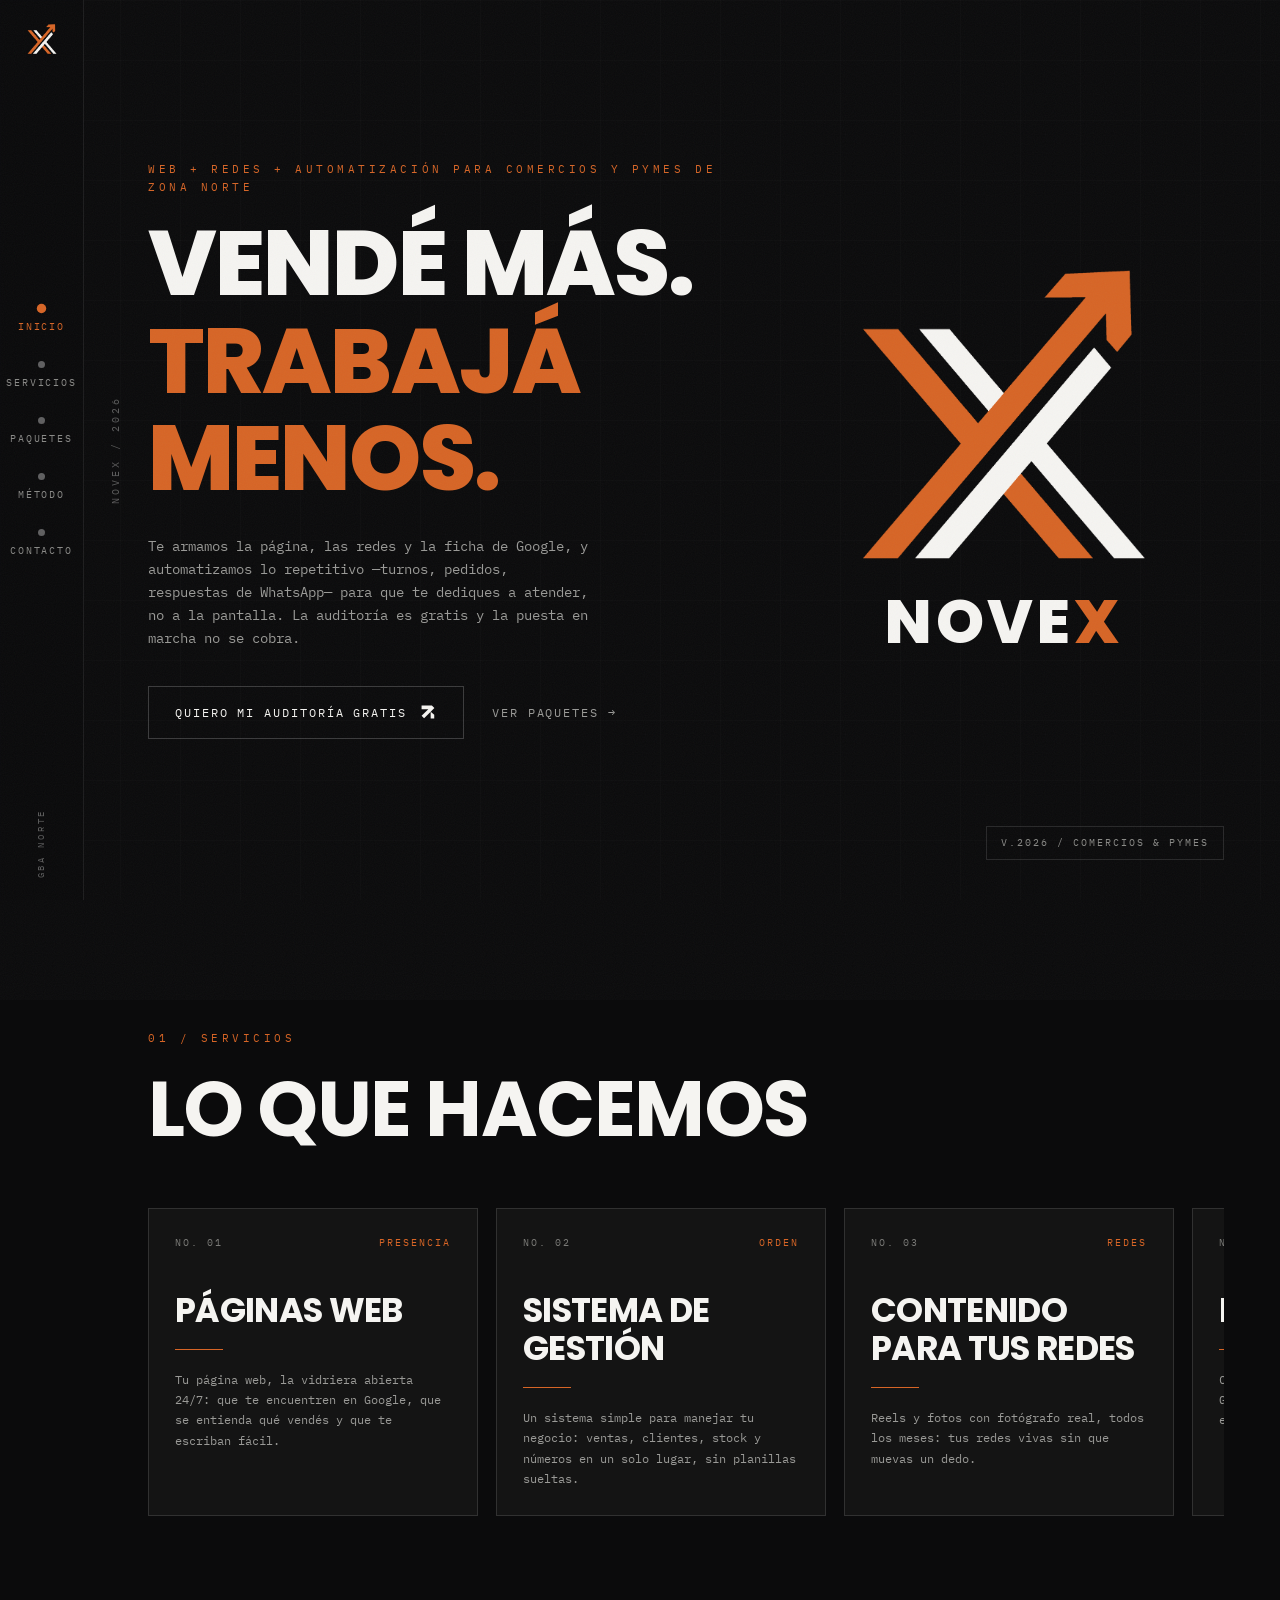
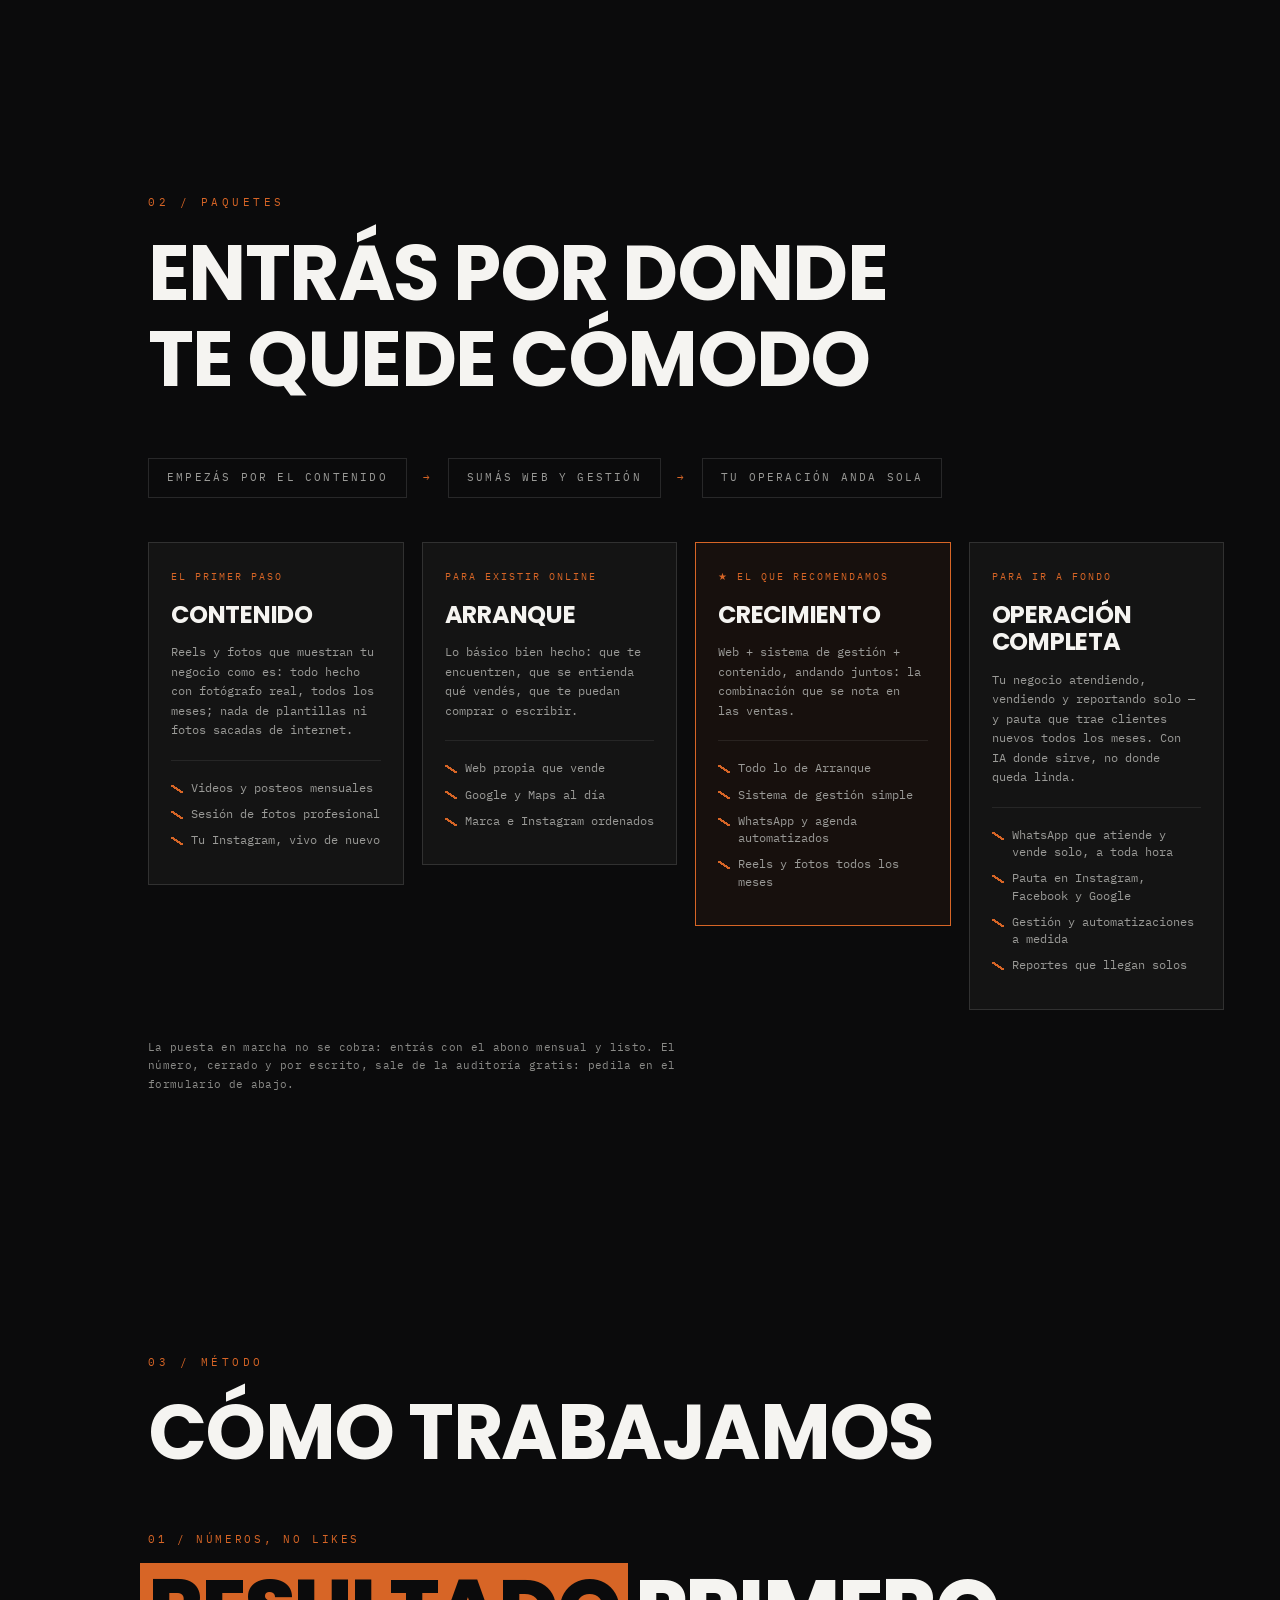
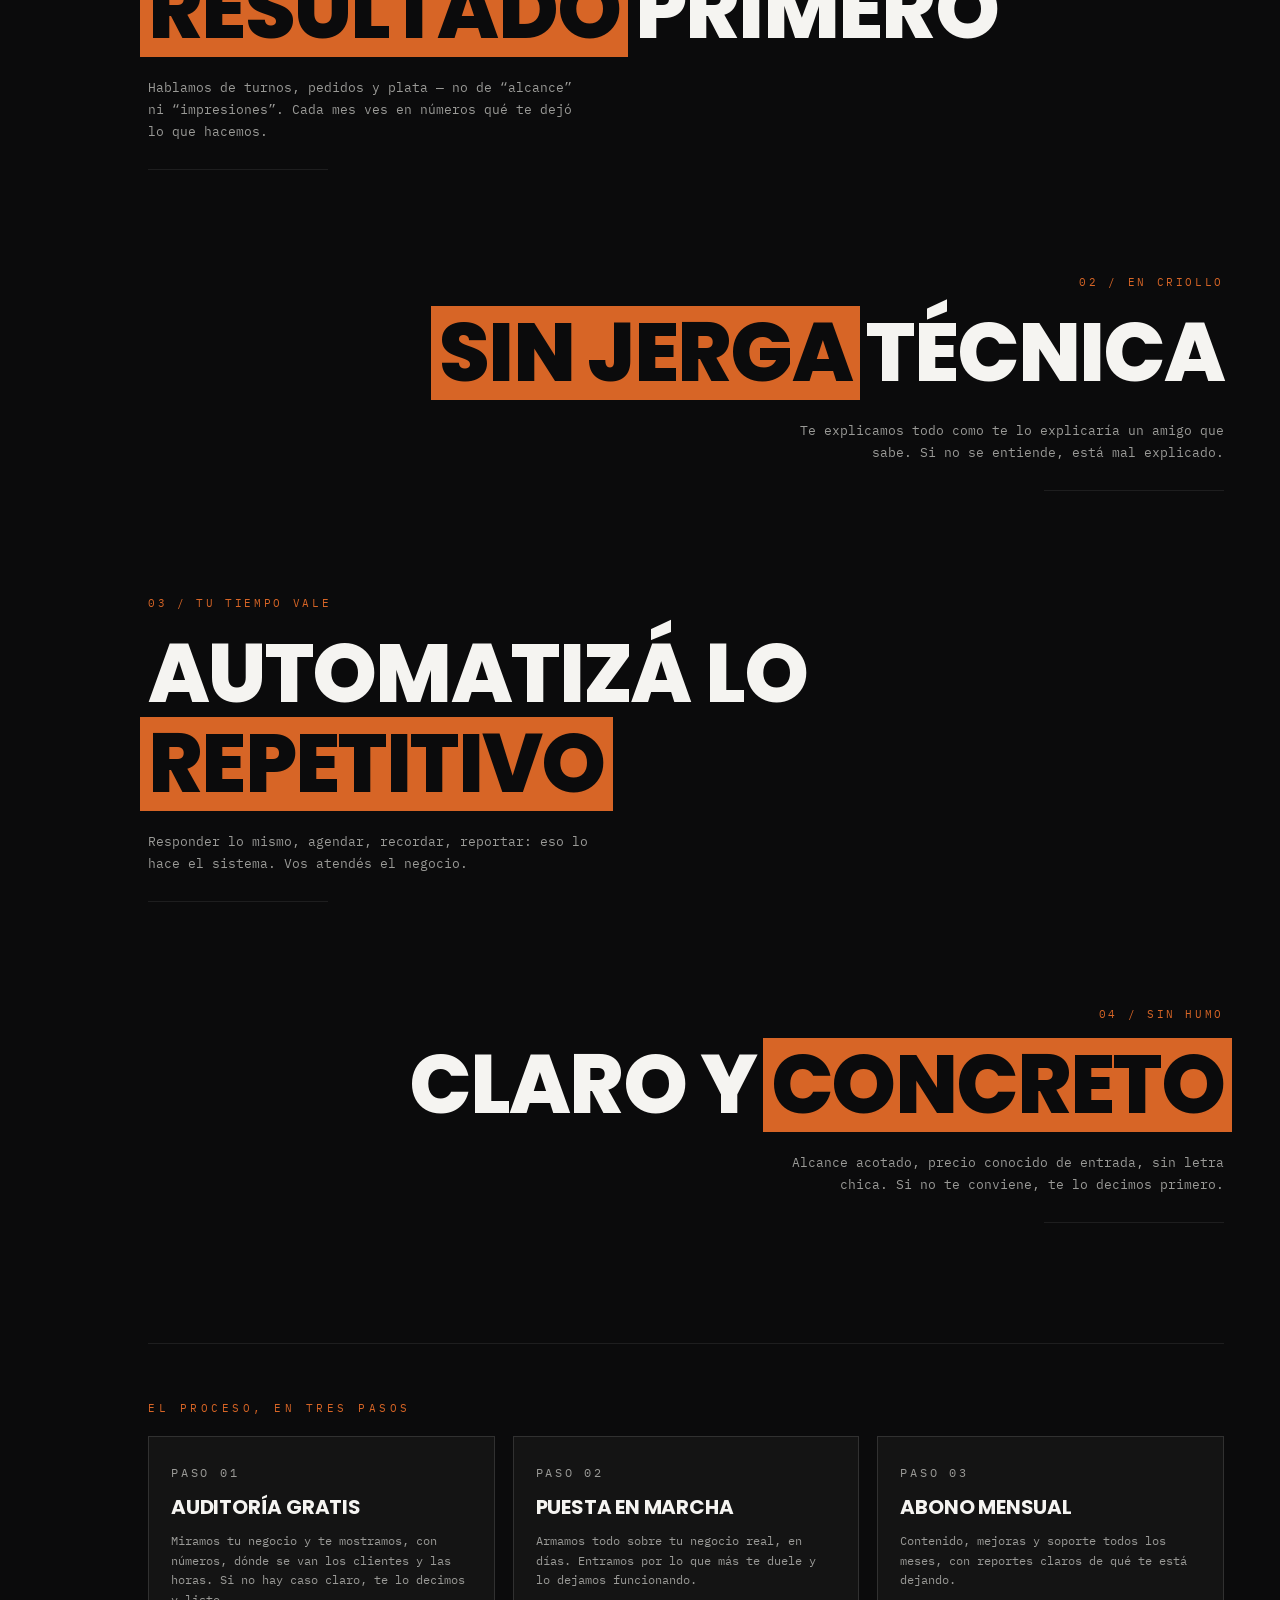
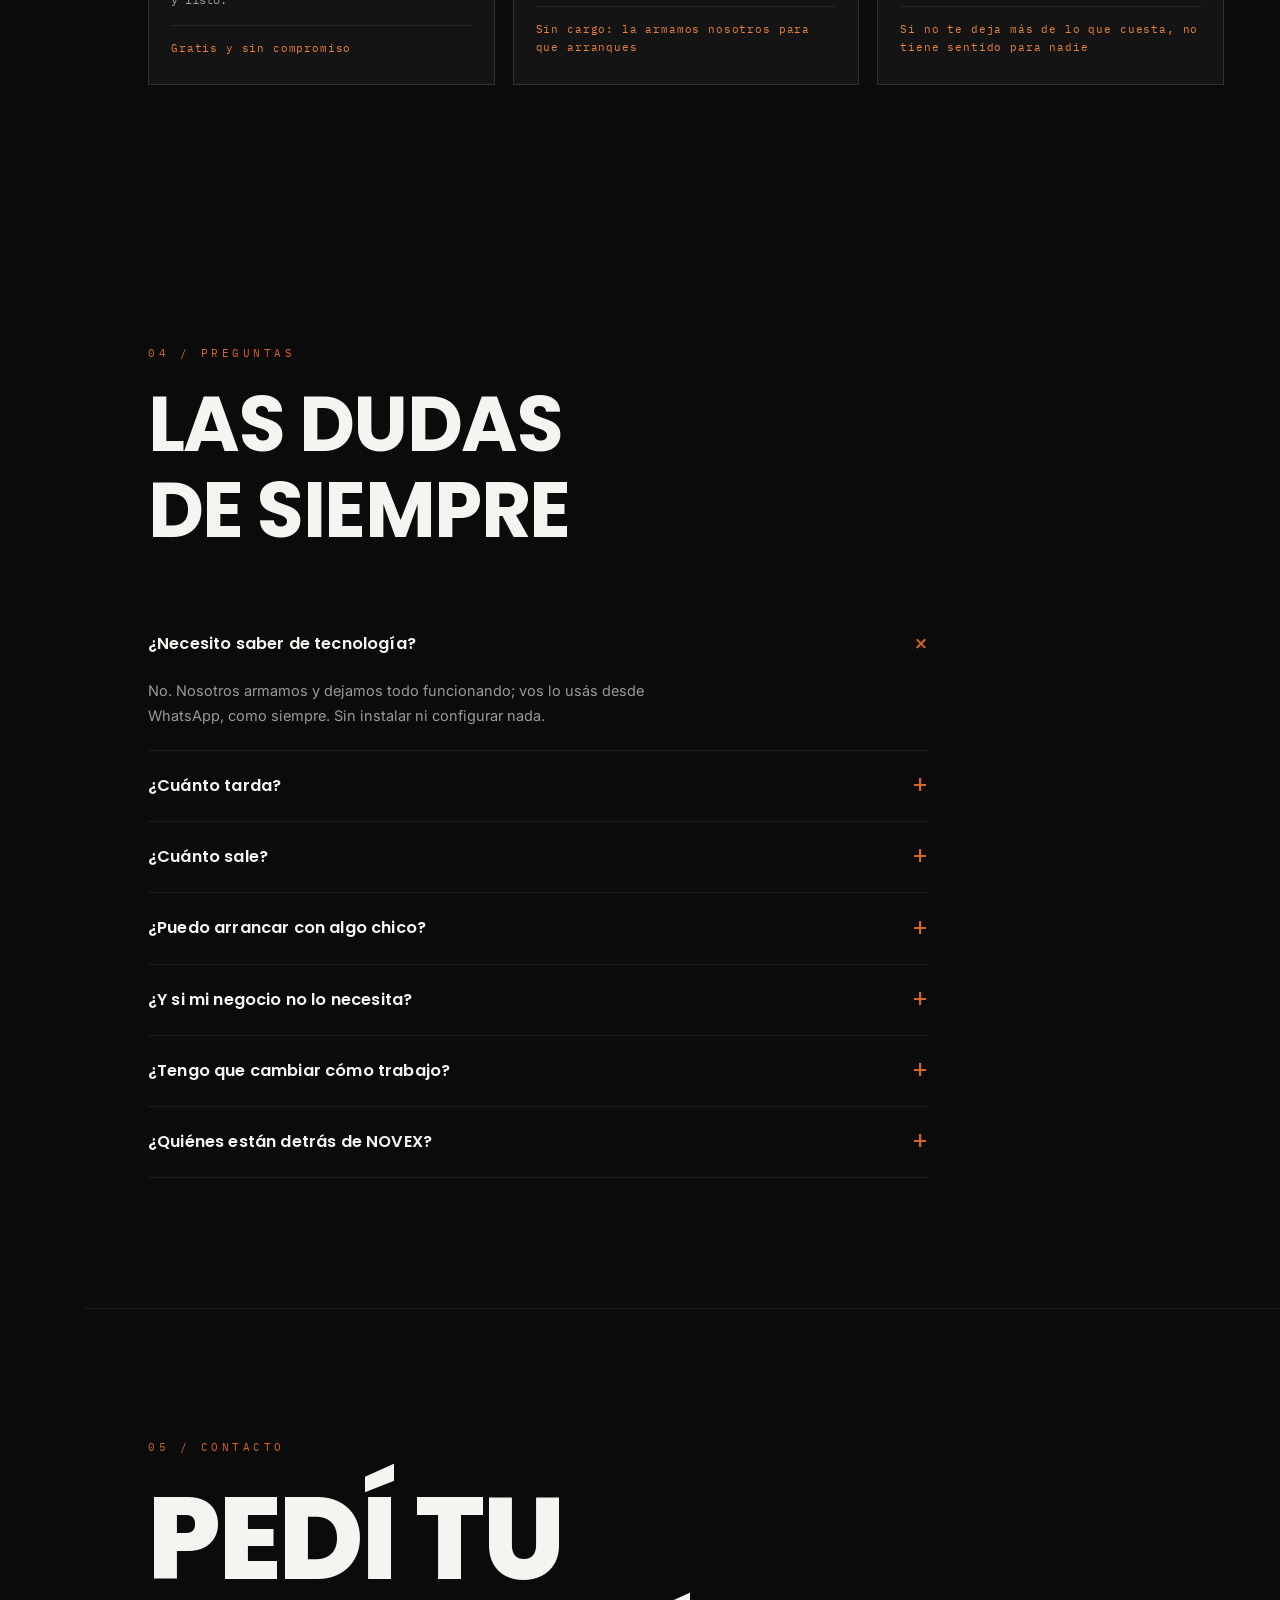
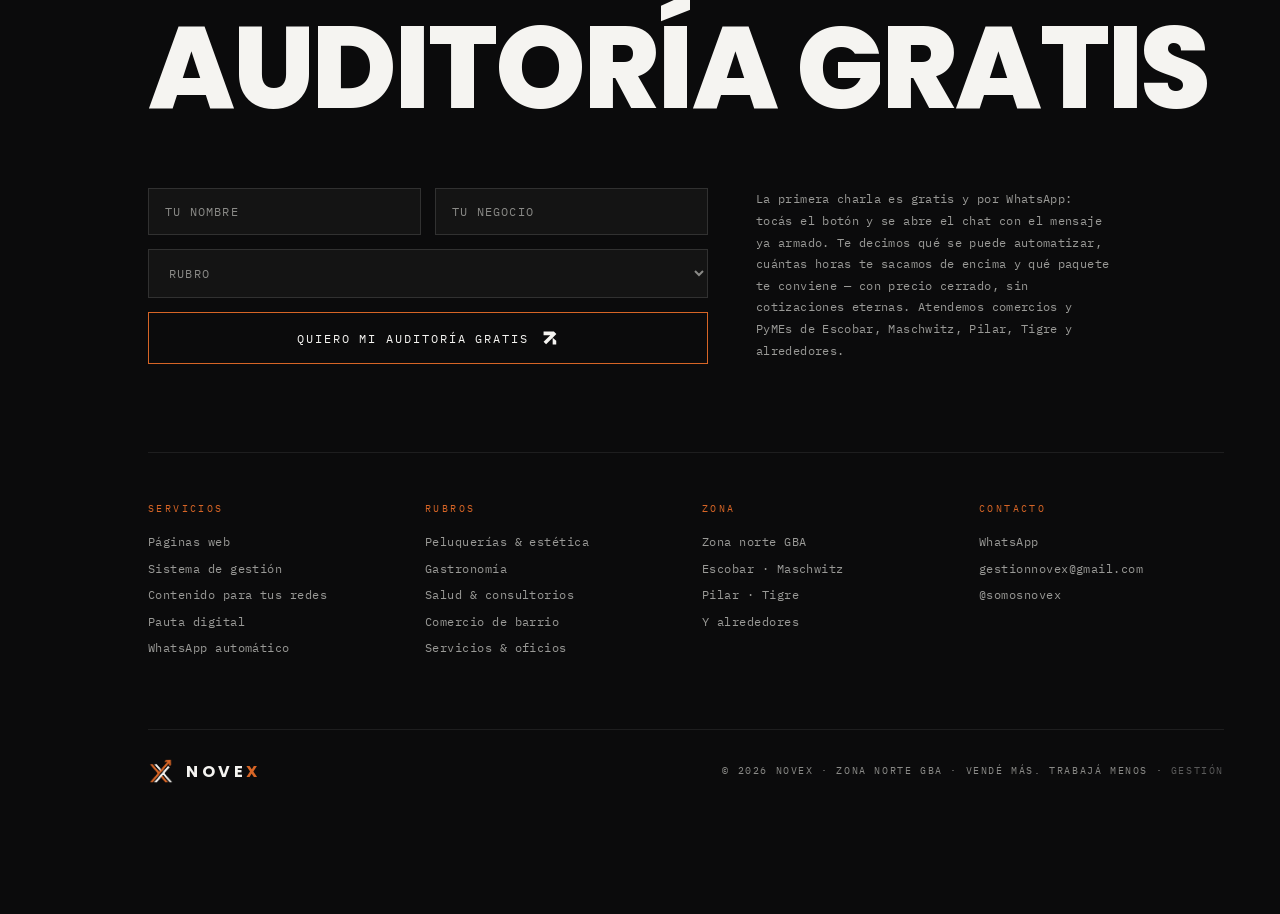
==== commit 9702b4fe: "Copy integral: lenguaje de mostrador, claims honestos y SEO local Analisis de mercado (competencia A" ====
--- a/index.html
+++ b/index.html
@@ -3,10 +3,10 @@
 <head>
   <meta charset="UTF-8">
   <meta name="viewport" content="width=device-width, initial-scale=1.0">
-  <title>NOVEX — Vendé más. Trabajá menos.</title>
-  <meta name="description" content="Agencia de presencia digital + automatización para PyMEs y comercios de zona norte GBA. Te armamos la presencia online y automatizamos lo repetitivo: más ventas, menos pantalla.">
+  <title>NOVEX — Páginas web y automatización para PyMEs de zona norte GBA | Vendé más. Trabajá menos.</title>
+  <meta name="description" content="Páginas web, contenido y WhatsApp automático para PyMEs de Escobar, Maschwitz, Pilar, Tigre y zona norte GBA. Auditoría gratis. Vendé más. Trabajá menos.">
   <meta property="og:title" content="NOVEX — Vendé más. Trabajá menos.">
-  <meta property="og:description" content="Presencia digital + automatización para PyMEs, a precio de PyME, rápido y en criollo.">
+  <meta property="og:description" content="Páginas web + automatización para PyMEs de zona norte GBA, a precio de PyME, rápido y en criollo.">
   <meta property="og:type" content="website">
   <meta property="og:url" content="https://novex-gestion.github.io/">
   <meta property="og:image" content="https://novex-gestion.github.io/assets/og.png">
@@ -25,8 +25,18 @@
     "@context": "https://schema.org",
     "@type": "ProfessionalService",
     "name": "NOVEX",
-    "description": "Agencia de presencia digital + automatización para PyMEs y comercios de zona norte GBA.",
-    "areaServed": "Zona norte, Gran Buenos Aires, Argentina",
+    "url": "https://novex-gestion.github.io/",
+    "description": "Agencia de páginas web, contenido y automatización para PyMEs y comercios de zona norte GBA.",
+    "email": "gestionnovex@gmail.com",
+    "image": "https://novex-gestion.github.io/assets/og.png",
+    "sameAs": ["https://instagram.com/somosnovex"],
+    "areaServed": [
+      {"@type": "City", "name": "Escobar"},
+      {"@type": "City", "name": "Ingeniero Maschwitz"},
+      {"@type": "City", "name": "Pilar"},
+      {"@type": "City", "name": "Tigre"},
+      {"@type": "AdministrativeArea", "name": "Zona norte del Gran Buenos Aires"}
+    ],
     "knowsLanguage": "es-AR",
     "slogan": "Vendé más. Trabajá menos."
   }
@@ -71,17 +81,17 @@
       <p class="hero__vertical mono" aria-hidden="true">NOVEX / 2026</p>
 
       <div class="hero__bloque">
-        <p class="eyebrow mono">Presencia digital + automatización</p>
+        <p class="eyebrow mono">Web + redes + automatización para comercios y PyMEs de zona norte</p>
         <h1 class="hero__linea" data-scramble>VENDÉ MÁS.</h1>
         <h1 class="hero__linea hero__linea--naranja" data-scramble data-scramble-delay="200">TRABAJÁ MENOS.</h1>
-        <p class="hero__nota mono">Te armamos la presencia online y automatizamos lo repetitivo
-        —turnos, pedidos, respuestas— para que te dediques a atender, no a la pantalla.</p>
+        <p class="hero__nota mono">Te armamos la página, las redes y la ficha de Google, y automatizamos lo repetitivo
+        —turnos, pedidos, respuestas de WhatsApp— para que te dediques a atender, no a la pantalla. La auditoría es gratis y la puesta en marcha no se cobra.</p>
         <div class="hero__acciones">
-          <a class="btn" href="#paquetes" data-scramble-hover>
-            <span class="btn__label">VER PAQUETES</span>
+          <a class="btn" href="#contacto" data-scramble-hover>
+            <span class="btn__label">QUIERO MI AUDITORÍA GRATIS</span>
             <svg class="chevron" width="18" height="18" viewBox="0 0 27 27" fill="none" aria-hidden="true"><path d="M3.85715 3.85715H19.2857L23.0553 7.64066L17.5163 13.1595L22.8462 17.5055V23.1429H17.5055V13.1703L7.65696 22.9832L3.8874 19.2L13.9259 9.19781H3.85715V3.85715Z" fill="currentColor"/></svg>
           </a>
-          <a class="hero__link mono" href="#contacto">HABLEMOS →</a>
+          <a class="hero__link mono" href="#paquetes">VER PAQUETES →</a>
         </div>
       </div>
 
@@ -102,21 +112,21 @@
       <div class="servicios" id="pista-servicios">
         <article class="servicio">
           <div class="servicio__cab mono"><span>No. 01</span><span class="servicio__tag">Presencia</span></div>
-          <h3>Sitios web</h3>
-          <div class="servicio__linea"></div>
-          <p class="mono">Tu vidriera abierta 24/7: que te encuentren, que se entienda
+          <h3>Páginas web</h3>
+          <div class="servicio__linea"></div>
+          <p class="mono">Tu página web, la vidriera abierta 24/7: que te encuentren en Google, que se entienda
           qué vendés y que te escriban fácil.</p>
         </article>
         <article class="servicio">
           <div class="servicio__cab mono"><span>No. 02</span><span class="servicio__tag">Orden</span></div>
           <h3>Sistema de gestión</h3>
           <div class="servicio__linea"></div>
-          <p class="mono">Un ERP simple para tu negocio: ventas, clientes, stock
+          <p class="mono">Un sistema simple para manejar tu negocio: ventas, clientes, stock
           y números en un solo lugar, sin planillas sueltas.</p>
         </article>
         <article class="servicio">
           <div class="servicio__cab mono"><span>No. 03</span><span class="servicio__tag">Redes</span></div>
-          <h3>Contenido orgánico</h3>
+          <h3>Contenido para tus redes</h3>
           <div class="servicio__linea"></div>
           <p class="mono">Reels y fotos con fotógrafo real, todos los meses:
           tus redes vivas sin que muevas un dedo.</p>
@@ -125,14 +135,14 @@
           <div class="servicio__cab mono"><span>No. 04</span><span class="servicio__tag">Anuncios</span></div>
           <h3>Pauta digital</h3>
           <div class="servicio__linea"></div>
-          <p class="mono">Campañas en Meta y Google bien apuntadas: que te
+          <p class="mono">Campañas en Instagram, Facebook y Google bien apuntadas: que te
           encuentre el que está por comprar.</p>
         </article>
         <article class="servicio">
           <div class="servicio__cab mono"><span>No. 05</span><span class="servicio__tag">24/7</span></div>
           <h3>WhatsApp automático</h3>
           <div class="servicio__linea"></div>
-          <p class="mono">Responde las consultas de siempre y toma los datos
+          <p class="mono">Automatizá tu WhatsApp: responde las consultas de siempre y toma los datos
           aunque el local esté cerrado.</p>
         </article>
         <article class="servicio">
@@ -143,7 +153,7 @@
           cerca, antes que la competencia.</p>
         </article>
       </div>
-      <div class="cursor-scroll mono" id="cursor-scroll" aria-hidden="true">SCROLL →</div>
+      <div class="cursor-scroll mono" id="cursor-scroll" aria-hidden="true">DESLIZÁ →</div>
     </section>
 
     <!-- ============ PAQUETES ============ -->
@@ -163,10 +173,10 @@
 
       <div class="paquetes">
         <article class="paquete" data-reveal="up">
-          <p class="paquete__tag mono">→ Empezá por acá</p>
+          <p class="paquete__tag mono">El primer paso</p>
           <h3>Contenido</h3>
           <p class="paquete__desc mono">Reels y fotos que muestran tu negocio como es:
-          contenido 100% orgánico, hecho con fotógrafo real, todos los meses.</p>
+          todo hecho con fotógrafo real, todos los meses; nada de plantillas ni fotos sacadas de internet.</p>
           <ul class="mono">
             <li>Videos y posteos mensuales</li>
             <li>Sesión de fotos profesional</li>
@@ -187,34 +197,34 @@
         </article>
 
         <article class="paquete paquete--estrella" data-reveal="up">
-          <p class="paquete__tag mono">★ El más elegido</p>
+          <p class="paquete__tag mono">★ El que recomendamos</p>
           <h3>Crecimiento</h3>
-          <p class="paquete__desc mono">Web + sistema de gestión + contenido orgánico,
-          andando juntos: la combinación que mueve la aguja.</p>
+          <p class="paquete__desc mono">Web + sistema de gestión + contenido,
+          andando juntos: la combinación que se nota en las ventas.</p>
           <ul class="mono">
             <li>Todo lo de Arranque</li>
-            <li>Sistema de gestión (ERP simple)</li>
+            <li>Sistema de gestión simple</li>
             <li>WhatsApp y agenda automatizados</li>
-            <li>Contenido orgánico mensual</li>
+            <li>Reels y fotos todos los meses</li>
           </ul>
         </article>
 
         <article class="paquete" data-reveal="up">
           <p class="paquete__tag mono">Para ir a fondo</p>
-          <h3>Operación con IA</h3>
+          <h3>Operación completa</h3>
           <p class="paquete__desc mono">Tu negocio atendiendo, vendiendo y reportando
-          solo — y pauta que trae clientes nuevos todos los meses.</p>
-          <ul class="mono">
-            <li>Agente de IA de atención y ventas</li>
-            <li>Pauta digital en Meta y Google</li>
-            <li>ERP y automatizaciones a medida</li>
+          solo — y pauta que trae clientes nuevos todos los meses. Con IA donde sirve, no donde queda linda.</p>
+          <ul class="mono">
+            <li>WhatsApp que atiende y vende solo, a toda hora</li>
+            <li>Pauta en Instagram, Facebook y Google</li>
+            <li>Gestión y automatizaciones a medida</li>
             <li>Reportes que llegan solos</li>
           </ul>
         </article>
       </div>
 
       <p class="nota-precios mono" data-reveal="up">La puesta en marcha no se cobra: entrás con el
-      abono mensual y listo. El número, cerrado y por escrito, sale de la auditoría gratis.</p>
+      abono mensual y listo. El número, cerrado y por escrito, sale de la auditoría gratis: pedila en el formulario de abajo.</p>
     </section>
 
     <!-- ============ MÉTODO ============ -->
@@ -228,8 +238,8 @@
         <article class="principio" data-reveal="left">
           <p class="mono principio__tag">01 / Números, no likes</p>
           <h3><span class="resalte"><i></i><b>RESULTADO</b></span> PRIMERO</h3>
-          <p class="mono principio__nota">Hablamos de turnos, pedidos y plata — no de "alcance"
-          ni "impresiones". Cada mes ves en números qué te dejó lo que hacemos.</p>
+          <p class="mono principio__nota">Hablamos de turnos, pedidos y plata — no de “alcance”
+          ni “impresiones”. Cada mes ves en números qué te dejó lo que hacemos.</p>
           <div class="principio__deco"></div>
         </article>
         <article class="principio principio--der" data-reveal="right">
@@ -260,10 +270,10 @@
         <div class="proceso__fila">
           <article class="paso">
             <p class="mono paso__num">Paso 01</p>
-            <h3>AUDITORÍA SIN CARGO</h3>
+            <h3>AUDITORÍA GRATIS</h3>
             <p class="mono">Miramos tu negocio y te mostramos, con números, dónde se van
             los clientes y las horas. Si no hay caso claro, te lo decimos y listo.</p>
-            <p class="mono paso__precio">Sin costo ni compromiso</p>
+            <p class="mono paso__precio">Gratis y sin compromiso</p>
           </article>
           <article class="paso">
             <p class="mono paso__num">Paso 02</p>
@@ -287,7 +297,7 @@
     <section class="seccion seccion--angosta" id="faq">
       <header class="seccion__cab" data-reveal="left">
         <p class="eyebrow mono">04 / Preguntas</p>
-        <h2>LO QUE SIEMPRE <br>NOS PREGUNTAN</h2>
+        <h2>LAS DUDAS <br>DE SIEMPRE</h2>
       </header>
 
       <div class="faq" data-reveal="up">
@@ -299,19 +309,19 @@
         <details>
           <summary>¿Cuánto tarda?</summary>
           <p>Días, no meses. Entramos por lo que más te duele —la web, el contenido
-          o la atención— y lo dejamos andando. Después se expande de a poco.</p>
-        </details>
-        <details>
-          <summary>¿Cómo es el costo?</summary>
+          o la atención— y lo dejamos andando. Después vamos sumando el resto de a poco: el tiempo que te ahorra lo ves enseguida; las ventas las medimos mes a mes, con números.</p>
+        </details>
+        <details>
+          <summary>¿Cuánto sale?</summary>
           <p>La auditoría es gratis y la puesta en marcha también: no cobramos por
           arrancar. Pagás solo el abono mensual, fijo y sin letra chica, y el número
           exacto te lo damos cerrado y por escrito antes de empezar.</p>
         </details>
         <details>
           <summary>¿Puedo arrancar con algo chico?</summary>
-          <p>Sí, para eso está el pack de Contenido: fotos y videos con fotógrafo real
+          <p>Sí, para eso está el paquete de Contenido: reels y fotos con fotógrafo real
           todos los meses, sin costo de arranque. Tu negocio empieza a verse bien online,
-          y cuando los resultados te convenzan, subís al paquete siguiente. Nadie te apura.</p>
+          y cuando los resultados te convenzan, pasás a Crecimiento, el que recomendamos. Nadie te apura.</p>
         </details>
         <details>
           <summary>¿Y si mi negocio no lo necesita?</summary>
@@ -324,6 +334,11 @@
           <p>No. Armamos todo sobre tu forma de trabajar actual: tu WhatsApp, tu
           agenda, tus tiempos. La idea es sacarte tareas, no sumarte sistemas.</p>
         </details>
+        <details>
+          <summary>¿Quiénes están detrás de NOVEX?</summary>
+          <p>Dos socios, de zona norte. Cuando escribís, te responde uno de
+          nosotros — no un call center ni un bot que se hace el humano.</p>
+        </details>
       </div>
     </section>
 
@@ -331,14 +346,14 @@
     <section class="seccion contacto" id="contacto">
       <header class="seccion__cab" data-reveal="left">
         <p class="eyebrow mono">05 / Contacto</p>
-        <h2 class="contacto__titulo">HABLEMOS</h2>
+        <h2 class="contacto__titulo">PEDÍ TU <br>AUDITORÍA GRATIS</h2>
       </header>
 
       <div class="contacto__cta" data-reveal="up">
         <form class="form" id="form-auditoria" novalidate>
-          <input type="text" name="nombre" placeholder="TU NOMBRE" autocomplete="name" required>
-          <input type="text" name="negocio" placeholder="TU NEGOCIO" autocomplete="organization" required>
-          <select name="rubro" required>
+          <input type="text" name="nombre" placeholder="TU NOMBRE" aria-label="Tu nombre" autocomplete="name" required>
+          <input type="text" name="negocio" placeholder="TU NEGOCIO" aria-label="El nombre de tu negocio" autocomplete="organization" required>
+          <select name="rubro" aria-label="Rubro de tu negocio" required>
             <option value="" selected disabled>RUBRO</option>
             <option>Peluquería / estética</option>
             <option>Gastronomía</option>
@@ -349,23 +364,25 @@
             <option>Otro</option>
           </select>
           <button class="btn btn--lleno" type="submit" data-scramble-hover>
-            <span class="btn__label">PEDIR LA AUDITORÍA GRATIS</span>
+            <span class="btn__label">QUIERO MI AUDITORÍA GRATIS</span>
             <svg class="chevron" width="18" height="18" viewBox="0 0 27 27" fill="none" aria-hidden="true"><path d="M3.85715 3.85715H19.2857L23.0553 7.64066L17.5163 13.1595L22.8462 17.5055V23.1429H17.5055V13.1703L7.65696 22.9832L3.8874 19.2L13.9259 9.19781H3.85715V3.85715Z" fill="currentColor"/></svg>
           </button>
           <p class="form__error mono" role="alert" hidden>Completá tu nombre y el de tu negocio.</p>
         </form>
-        <p class="contacto__nota mono">Primera charla sin costo, por WhatsApp. Te decimos qué
-        se puede automatizar, cuánto podés ganar y qué paquete te conviene — con precio
-        cerrado, sin cotizaciones eternas.</p>
+        <p class="contacto__nota mono">La primera charla es gratis y por WhatsApp: tocás el botón y se abre
+        el chat con el mensaje ya armado. Te decimos qué
+        se puede automatizar, cuántas horas te sacamos de encima y qué paquete te conviene — con precio
+        cerrado, sin cotizaciones eternas. Atendemos comercios y PyMEs de Escobar,
+        Maschwitz, Pilar, Tigre y alrededores.</p>
       </div>
 
       <div class="colofon" data-reveal="up">
         <div>
           <p class="colofon__titulo mono">Servicios</p>
           <ul class="mono">
-            <li><a href="#servicios">Sitios web</a></li>
+            <li><a href="#servicios">Páginas web</a></li>
             <li><a href="#servicios">Sistema de gestión</a></li>
-            <li><a href="#servicios">Contenido orgánico</a></li>
+            <li><a href="#servicios">Contenido para tus redes</a></li>
             <li><a href="#servicios">Pauta digital</a></li>
             <li><a href="#servicios">WhatsApp automático</a></li>
           </ul>
@@ -404,12 +421,12 @@
           <img src="assets/novex-iso-dark.png" alt="" width="26" height="26">
           <span>NOVE<em>X</em></span>
         </div>
-        <p class="mono">© 2026 NOVEX · Zona norte, GBA · Vendé más, trabajá menos · <a href="/gestion/" rel="nofollow" class="pie__gestion">gestión</a></p>
+        <p class="mono">© 2026 NOVEX · Zona norte GBA · Vendé más. Trabajá menos · <a href="/gestion/" rel="nofollow" class="pie__gestion">gestión</a></p>
       </div>
     </section>
 
   </main>
 
-  <script src="main.js?v=7"></script>
+  <script src="main.js?v=8"></script>
 </body>
 </html>
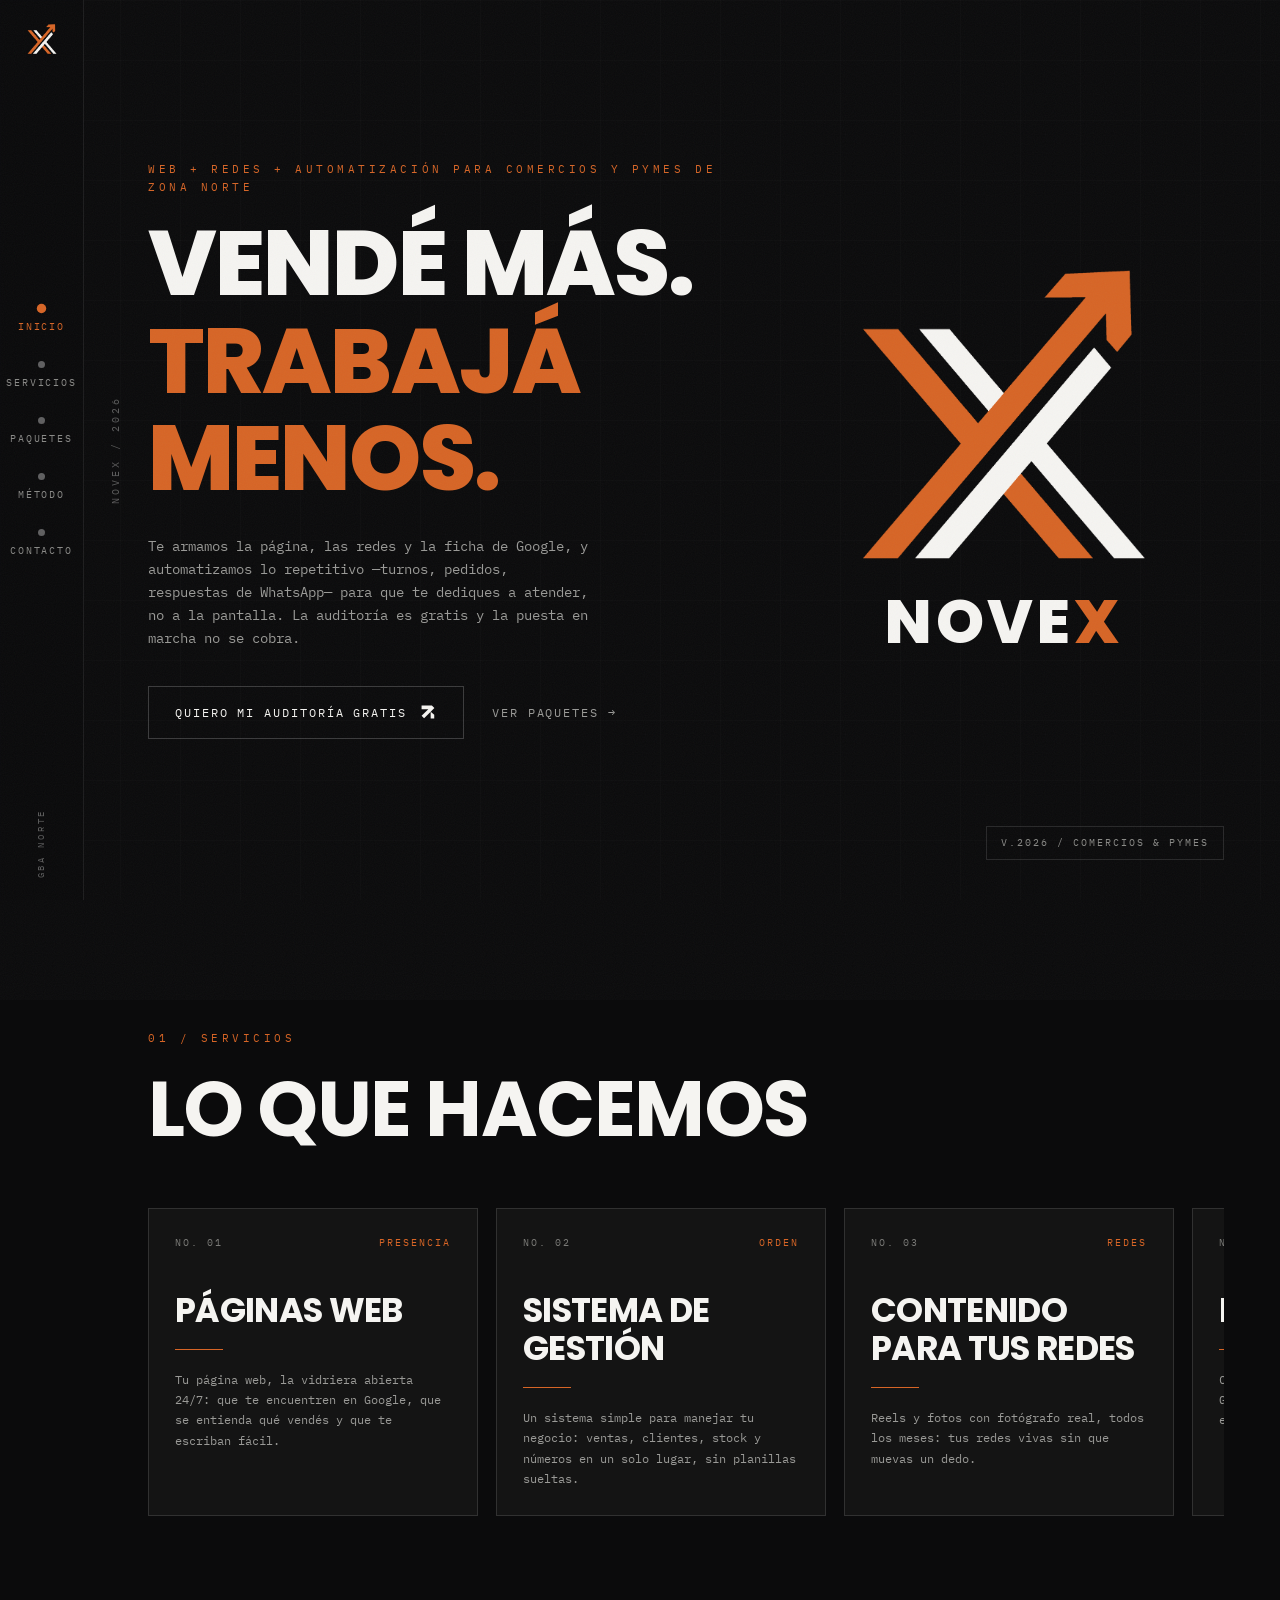
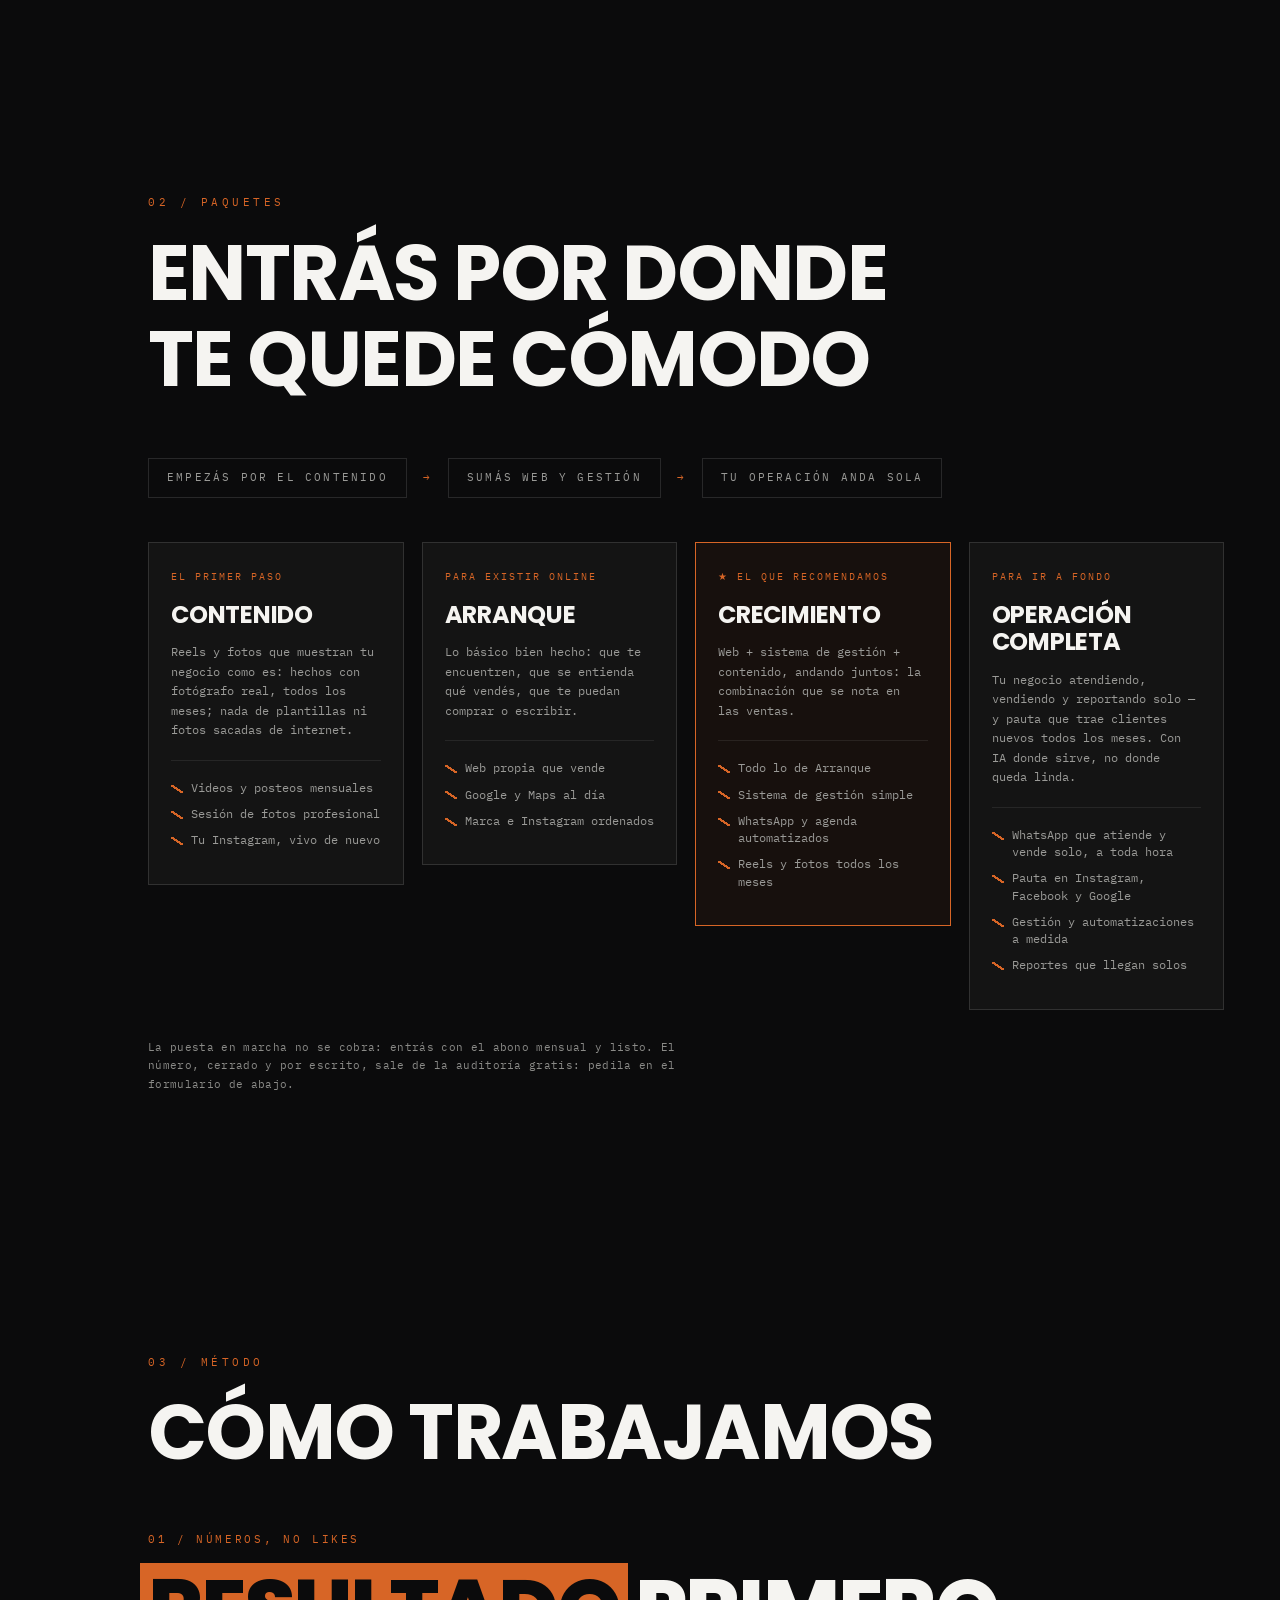
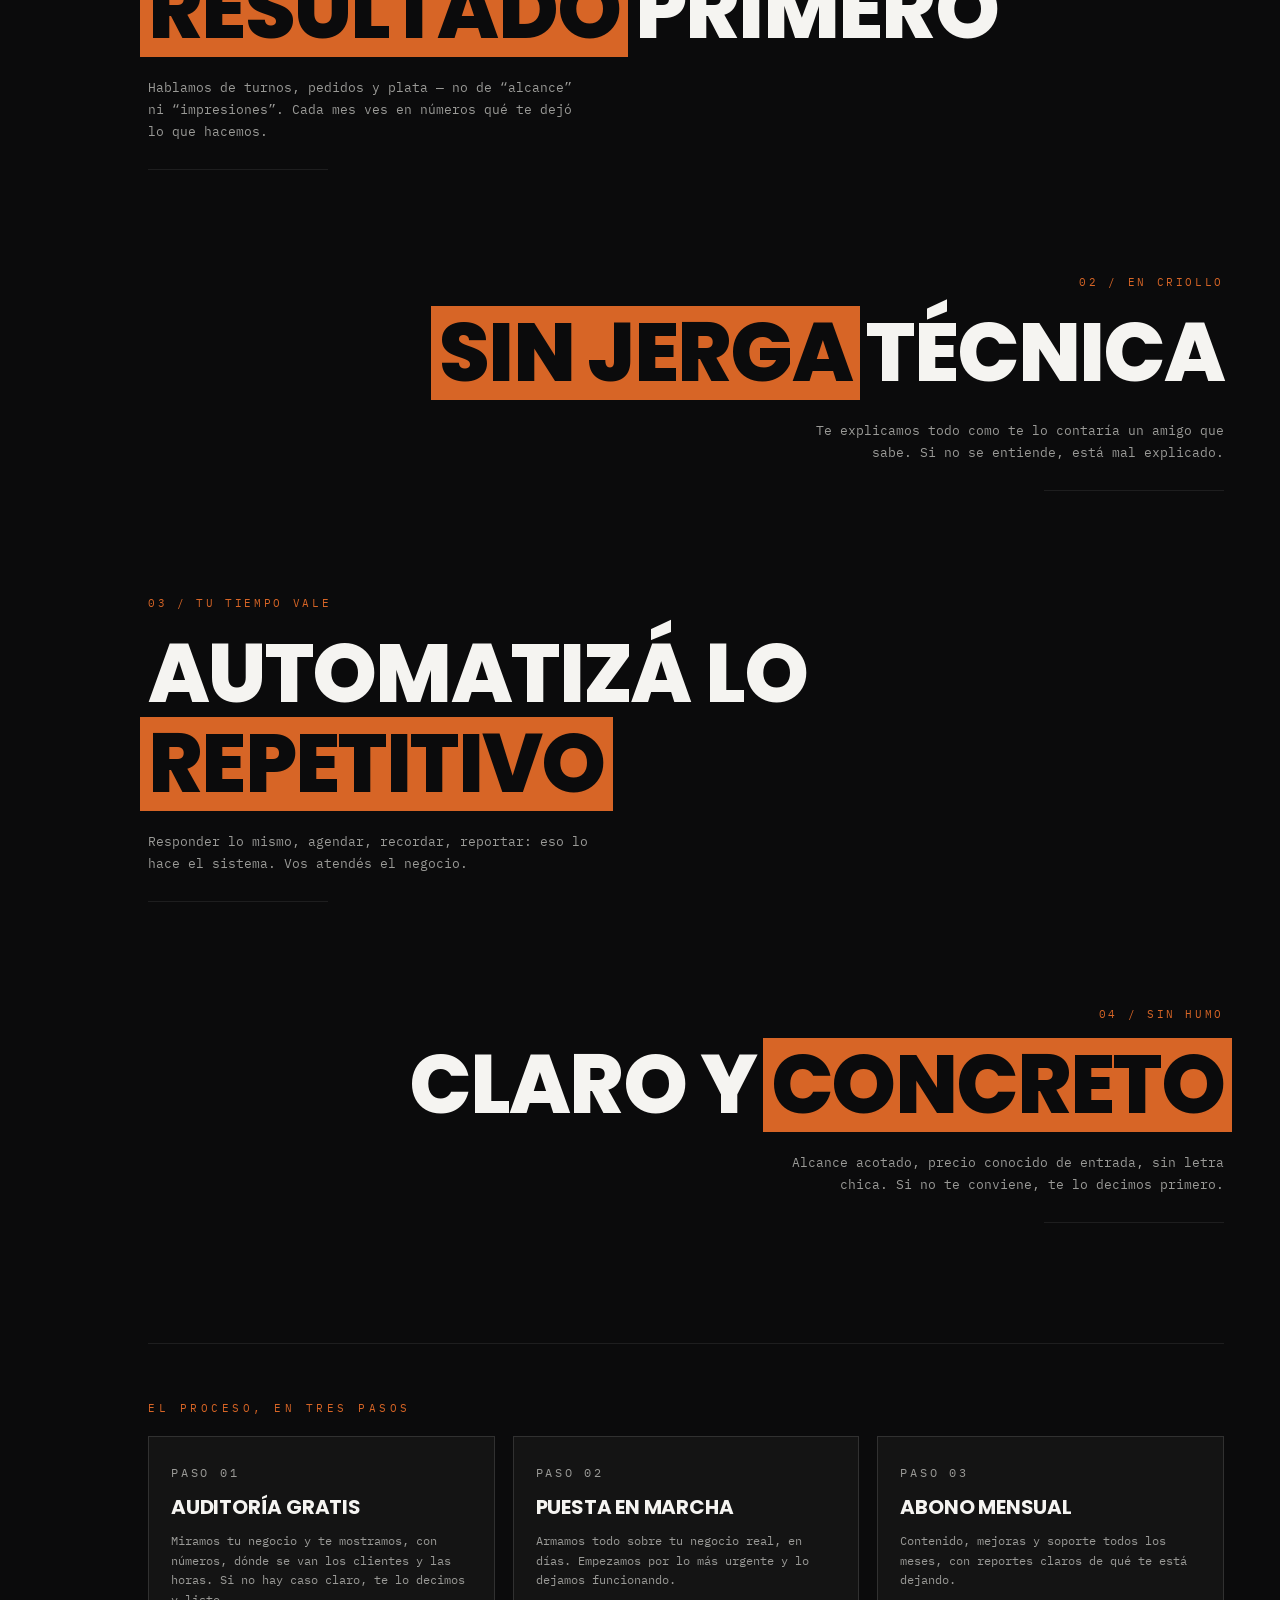
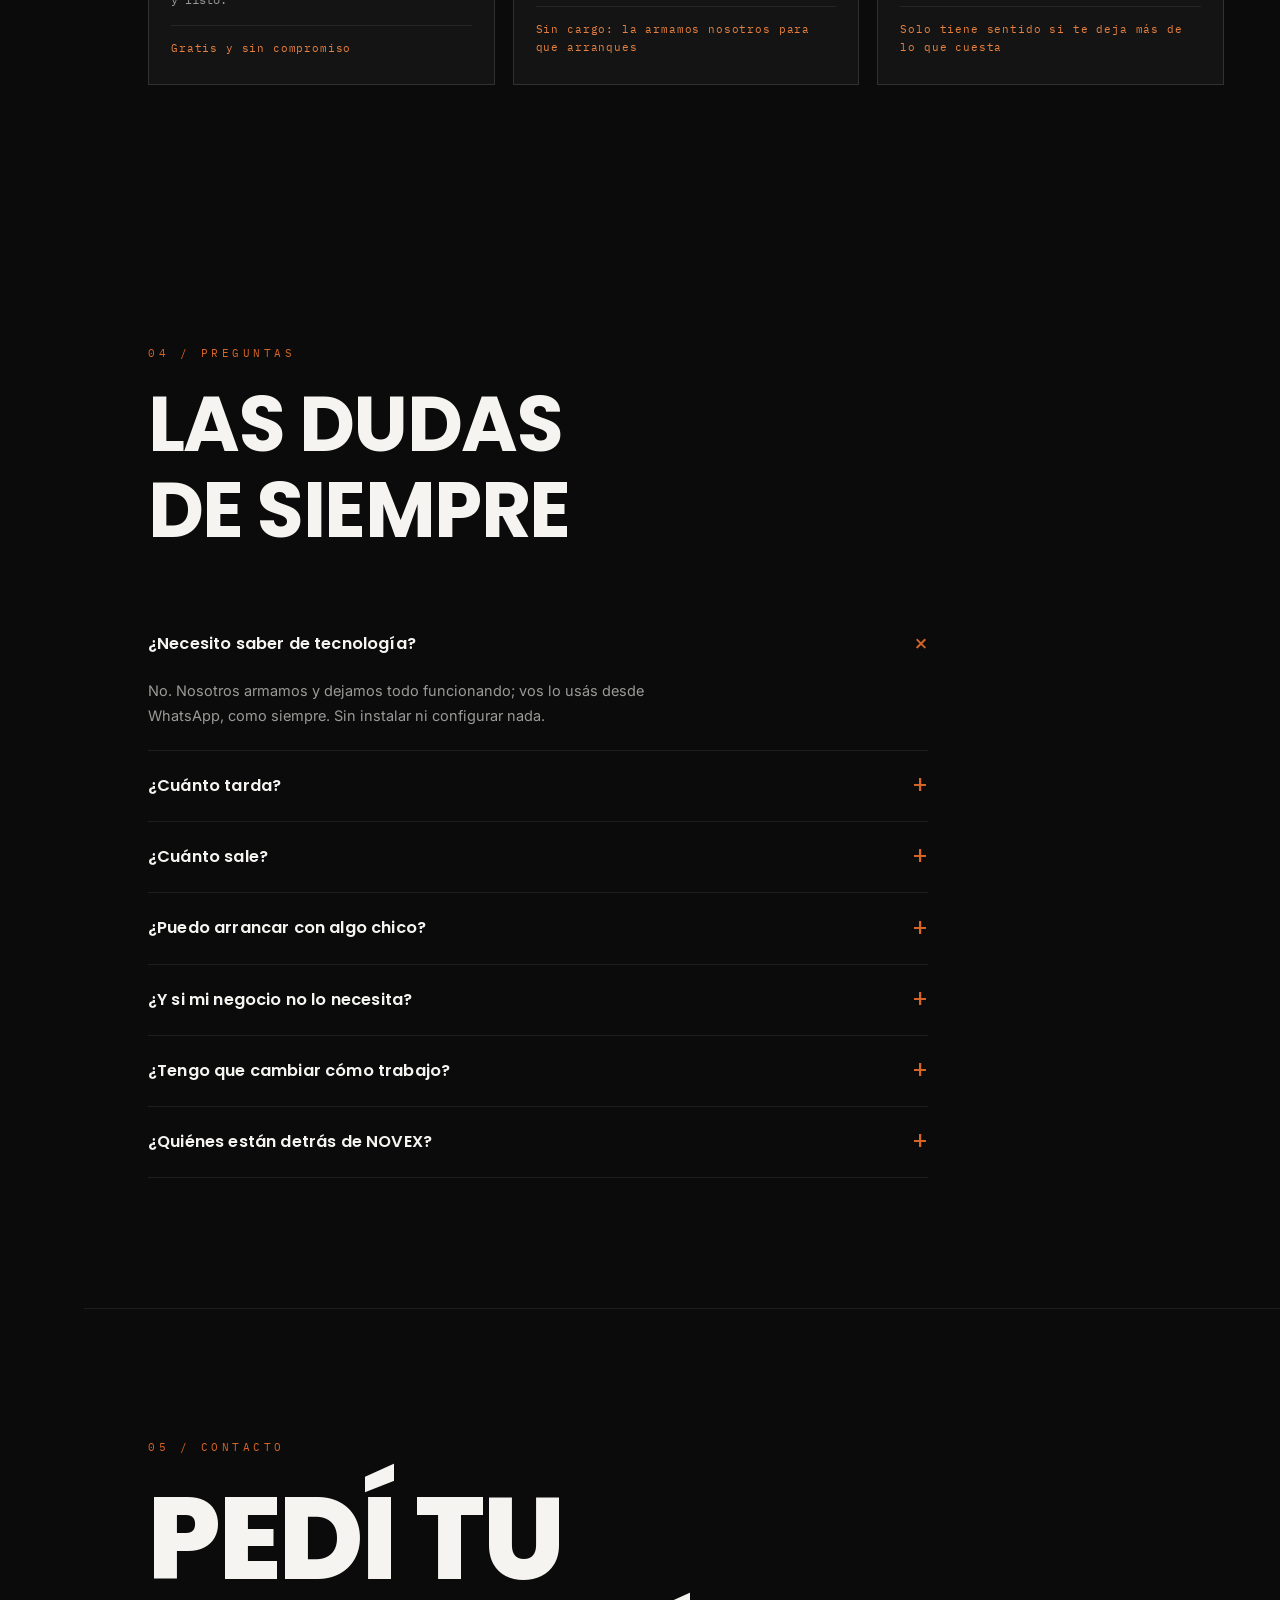
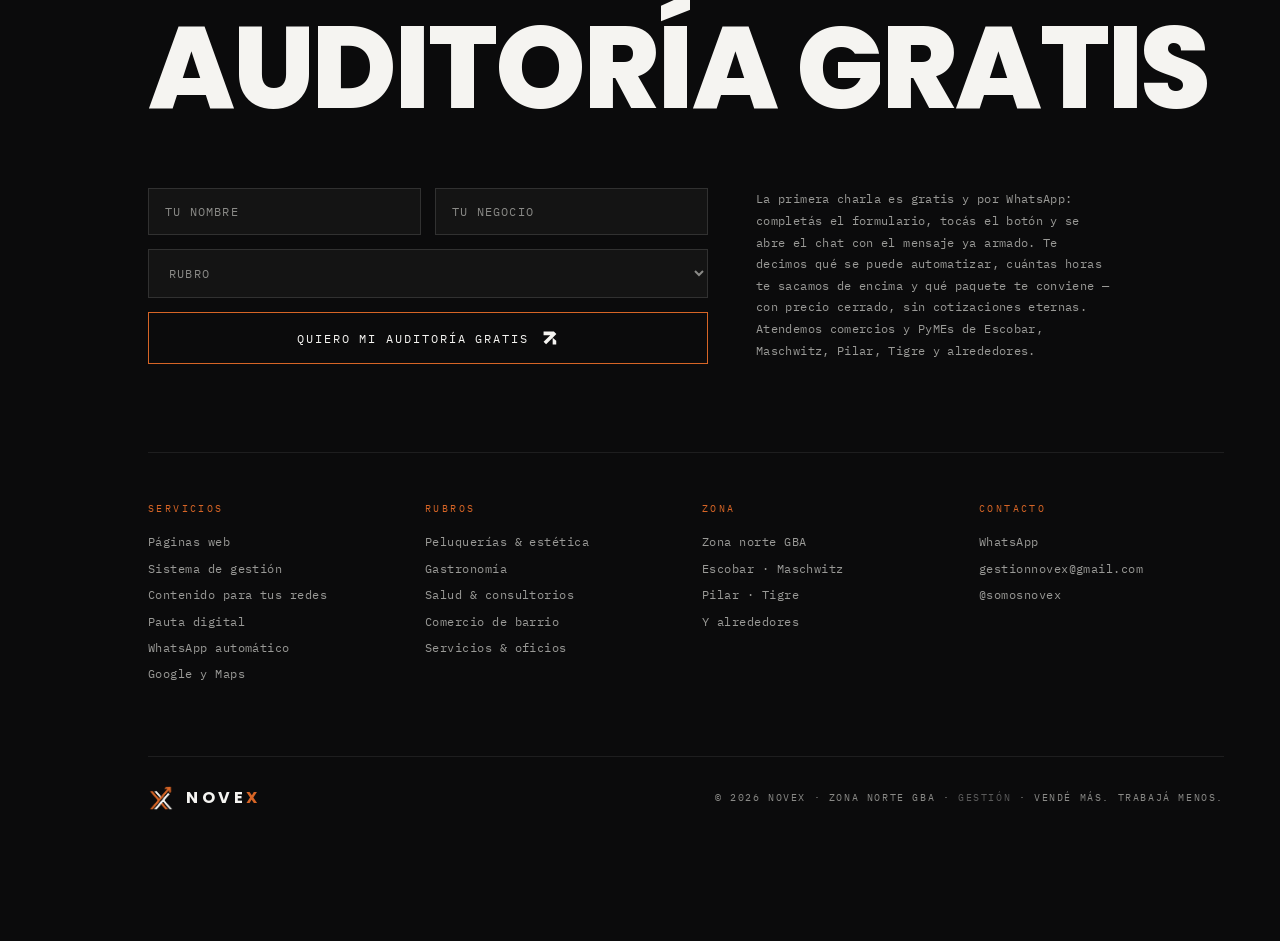
==== commit 3e9b8d00: "﻿Pulido final de copy: costuras de la edicion por partes QA de lector fresco sobre la pagina resulta" ====
--- a/index.html
+++ b/index.html
@@ -142,7 +142,7 @@
           <div class="servicio__cab mono"><span>No. 05</span><span class="servicio__tag">24/7</span></div>
           <h3>WhatsApp automático</h3>
           <div class="servicio__linea"></div>
-          <p class="mono">Automatizá tu WhatsApp: responde las consultas de siempre y toma los datos
+          <p class="mono">Automatizá tu WhatsApp: que responda las consultas de siempre y tome los datos
           aunque el local esté cerrado.</p>
         </article>
         <article class="servicio">
@@ -176,7 +176,7 @@
           <p class="paquete__tag mono">El primer paso</p>
           <h3>Contenido</h3>
           <p class="paquete__desc mono">Reels y fotos que muestran tu negocio como es:
-          todo hecho con fotógrafo real, todos los meses; nada de plantillas ni fotos sacadas de internet.</p>
+          hechos con fotógrafo real, todos los meses; nada de plantillas ni fotos sacadas de internet.</p>
           <ul class="mono">
             <li>Videos y posteos mensuales</li>
             <li>Sesión de fotos profesional</li>
@@ -245,7 +245,7 @@
         <article class="principio principio--der" data-reveal="right">
           <p class="mono principio__tag">02 / En criollo</p>
           <h3><span class="resalte"><i></i><b>SIN JERGA</b></span> TÉCNICA</h3>
-          <p class="mono principio__nota">Te explicamos todo como te lo explicaría un amigo
+          <p class="mono principio__nota">Te explicamos todo como te lo contaría un amigo
           que sabe. Si no se entiende, está mal explicado.</p>
           <div class="principio__deco"></div>
         </article>
@@ -278,8 +278,8 @@
           <article class="paso">
             <p class="mono paso__num">Paso 02</p>
             <h3>PUESTA EN MARCHA</h3>
-            <p class="mono">Armamos todo sobre tu negocio real, en días. Entramos por
-            lo que más te duele y lo dejamos funcionando.</p>
+            <p class="mono">Armamos todo sobre tu negocio real, en días. Empezamos por
+            lo más urgente y lo dejamos funcionando.</p>
             <p class="mono paso__precio">Sin cargo: la armamos nosotros para que arranques</p>
           </article>
           <article class="paso">
@@ -287,7 +287,7 @@
             <h3>ABONO MENSUAL</h3>
             <p class="mono">Contenido, mejoras y soporte todos los meses, con reportes
             claros de qué te está dejando.</p>
-            <p class="mono paso__precio">Si no te deja más de lo que cuesta, no tiene sentido para nadie</p>
+            <p class="mono paso__precio">Solo tiene sentido si te deja más de lo que cuesta</p>
           </article>
         </div>
       </div>
@@ -309,7 +309,7 @@
         <details>
           <summary>¿Cuánto tarda?</summary>
           <p>Días, no meses. Entramos por lo que más te duele —la web, el contenido
-          o la atención— y lo dejamos andando. Después vamos sumando el resto de a poco: el tiempo que te ahorra lo ves enseguida; las ventas las medimos mes a mes, con números.</p>
+          o la atención— y lo dejamos andando. Después vamos sumando el resto de a poco. El tiempo que te ahorra lo ves enseguida; las ventas las medimos mes a mes, con números.</p>
         </details>
         <details>
           <summary>¿Cuánto sale?</summary>
@@ -369,8 +369,8 @@
           </button>
           <p class="form__error mono" role="alert" hidden>Completá tu nombre y el de tu negocio.</p>
         </form>
-        <p class="contacto__nota mono">La primera charla es gratis y por WhatsApp: tocás el botón y se abre
-        el chat con el mensaje ya armado. Te decimos qué
+        <p class="contacto__nota mono">La primera charla es gratis y por WhatsApp: completás el formulario,
+        tocás el botón y se abre el chat con el mensaje ya armado. Te decimos qué
         se puede automatizar, cuántas horas te sacamos de encima y qué paquete te conviene — con precio
         cerrado, sin cotizaciones eternas. Atendemos comercios y PyMEs de Escobar,
         Maschwitz, Pilar, Tigre y alrededores.</p>
@@ -385,6 +385,7 @@
             <li><a href="#servicios">Contenido para tus redes</a></li>
             <li><a href="#servicios">Pauta digital</a></li>
             <li><a href="#servicios">WhatsApp automático</a></li>
+            <li><a href="#servicios">Google y Maps</a></li>
           </ul>
         </div>
         <div>
@@ -421,7 +422,7 @@
           <img src="assets/novex-iso-dark.png" alt="" width="26" height="26">
           <span>NOVE<em>X</em></span>
         </div>
-        <p class="mono">© 2026 NOVEX · Zona norte GBA · Vendé más. Trabajá menos · <a href="/gestion/" rel="nofollow" class="pie__gestion">gestión</a></p>
+        <p class="mono">© 2026 NOVEX · Zona norte GBA · <a href="/gestion/" rel="nofollow" class="pie__gestion">gestión</a> · Vendé más. Trabajá menos.</p>
       </div>
     </section>
 
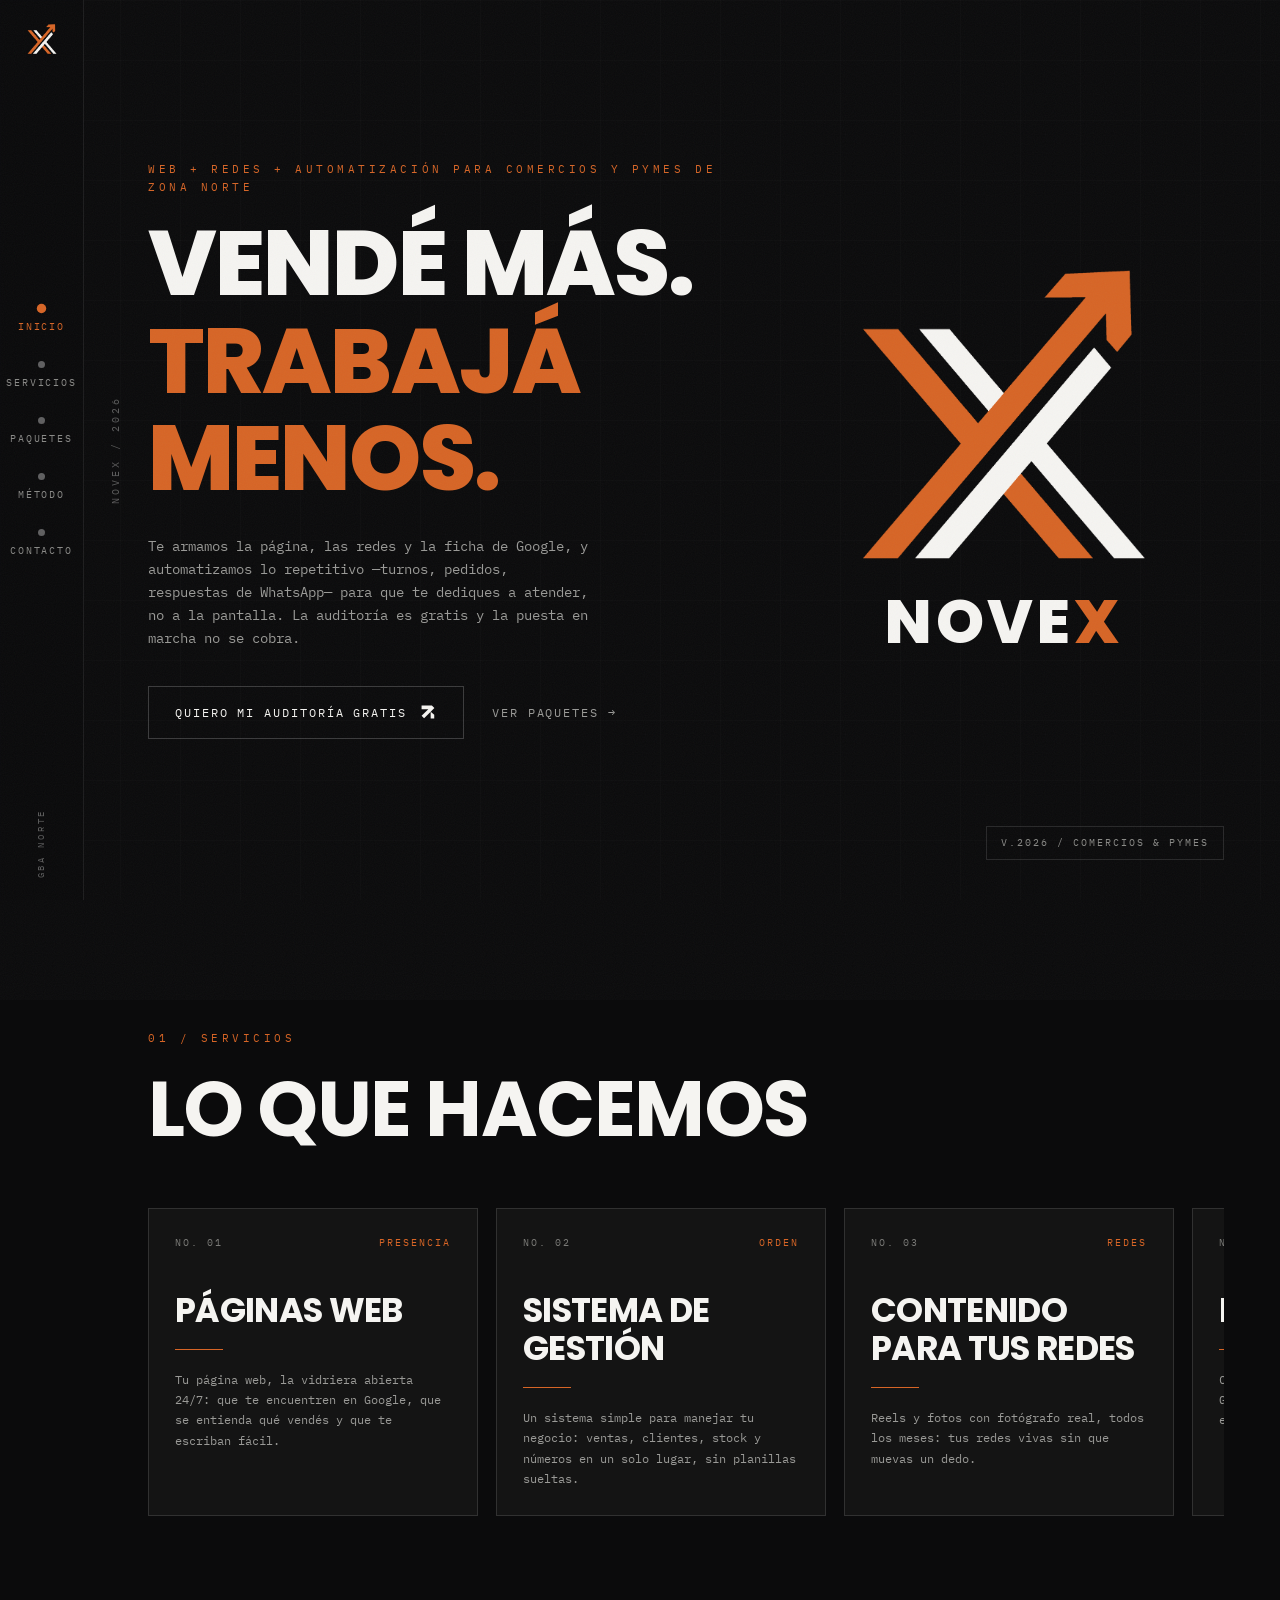
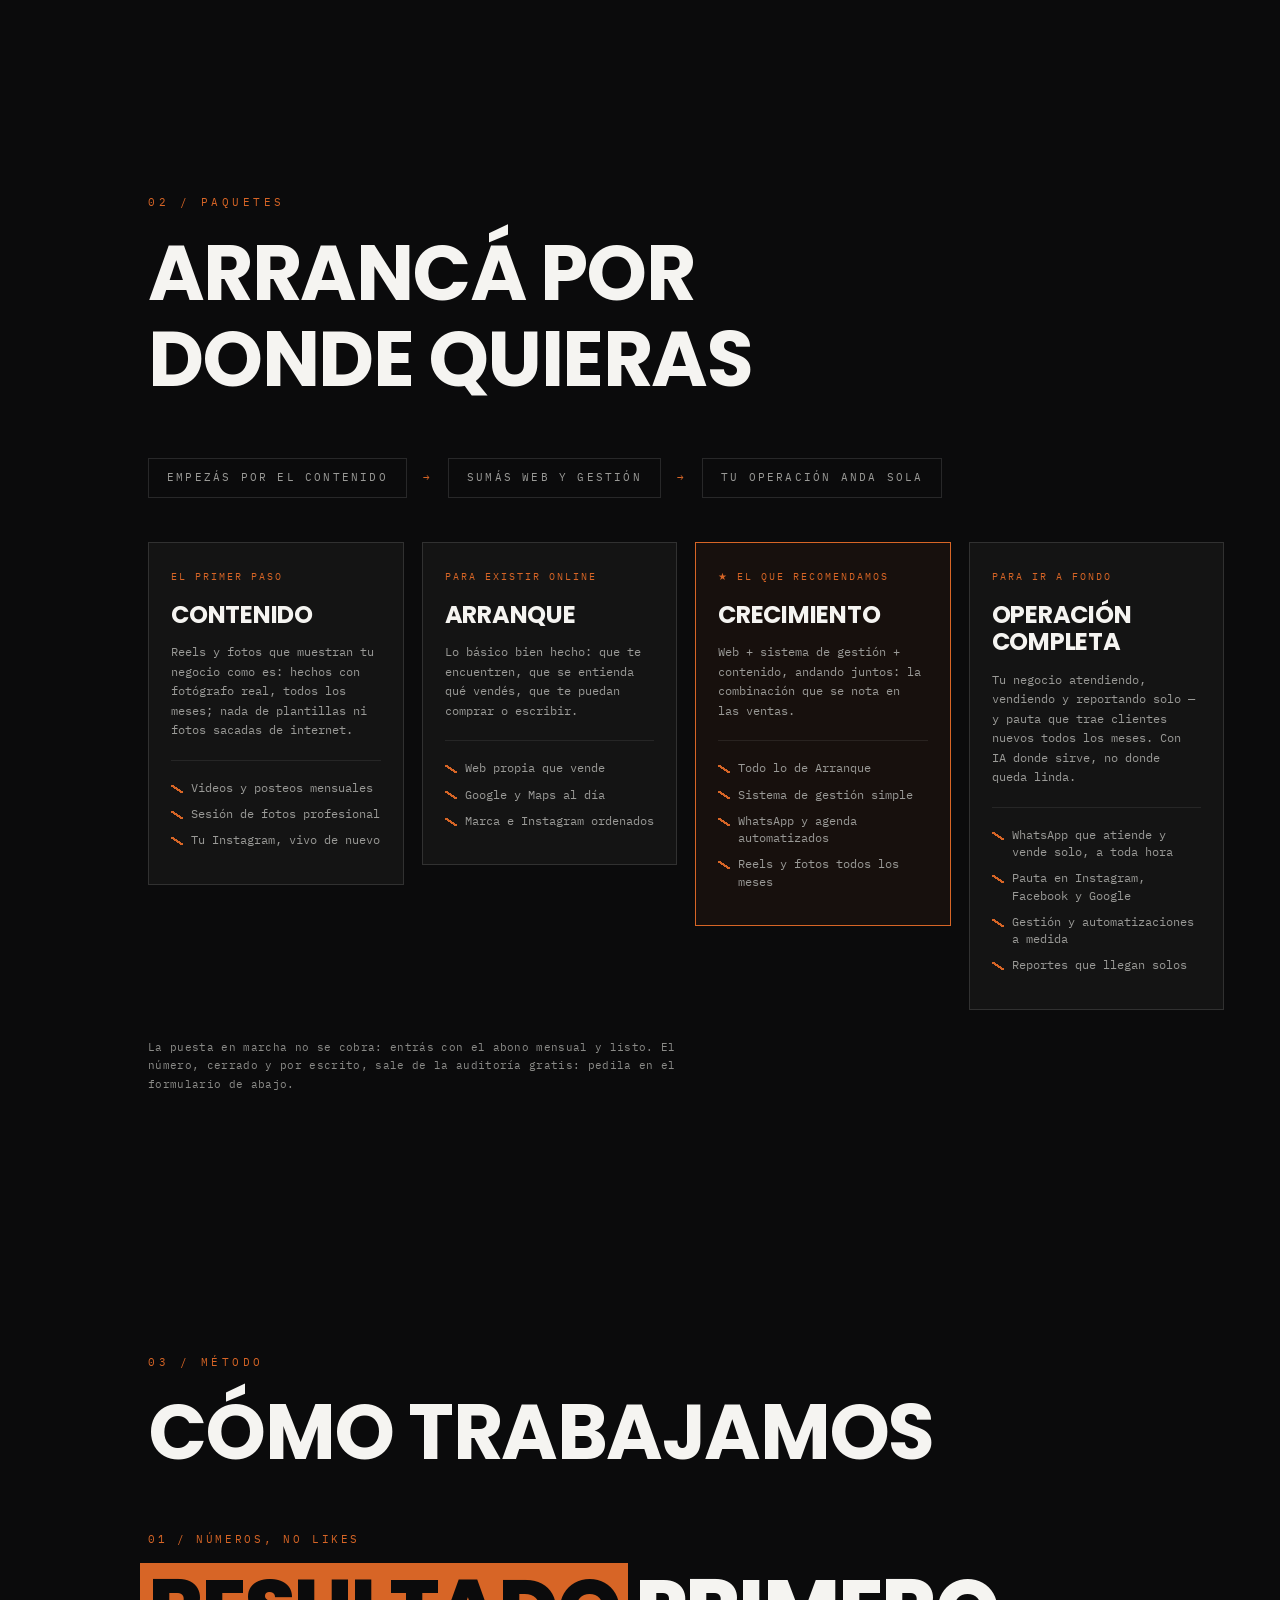
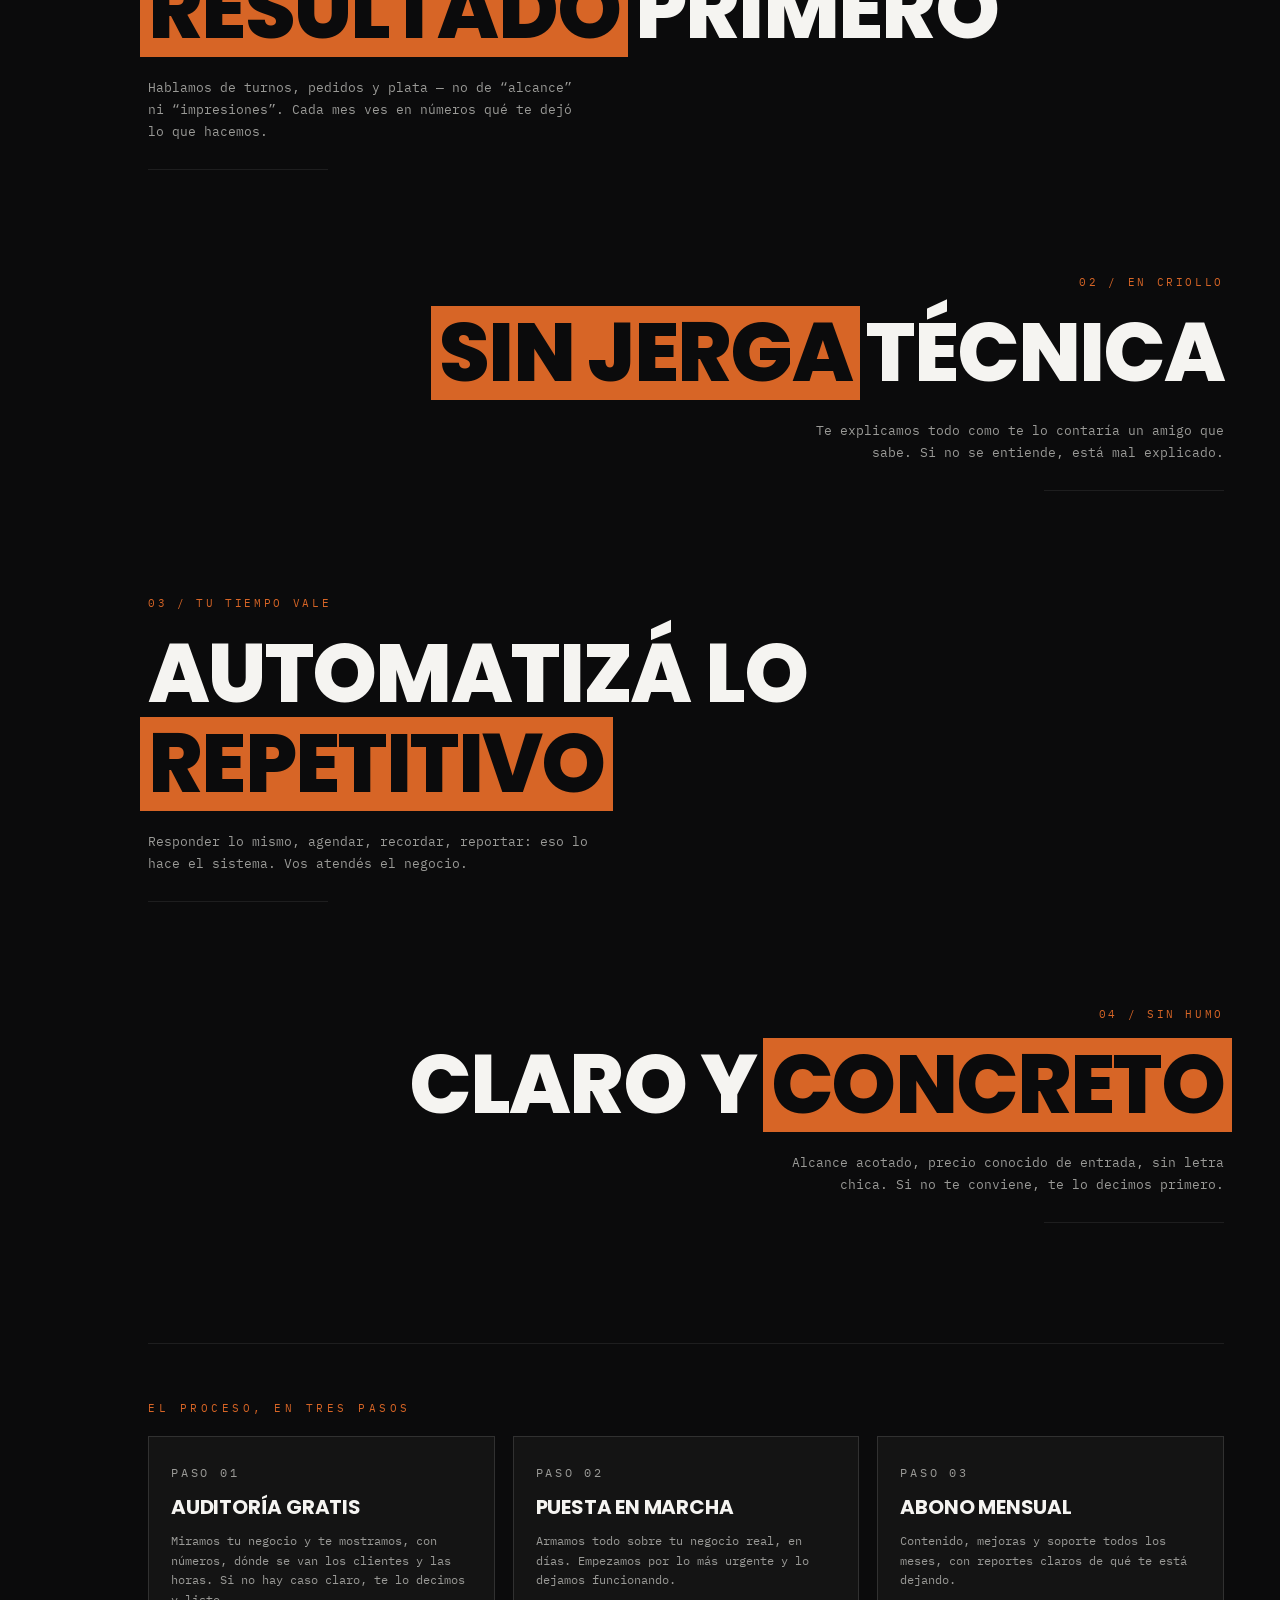
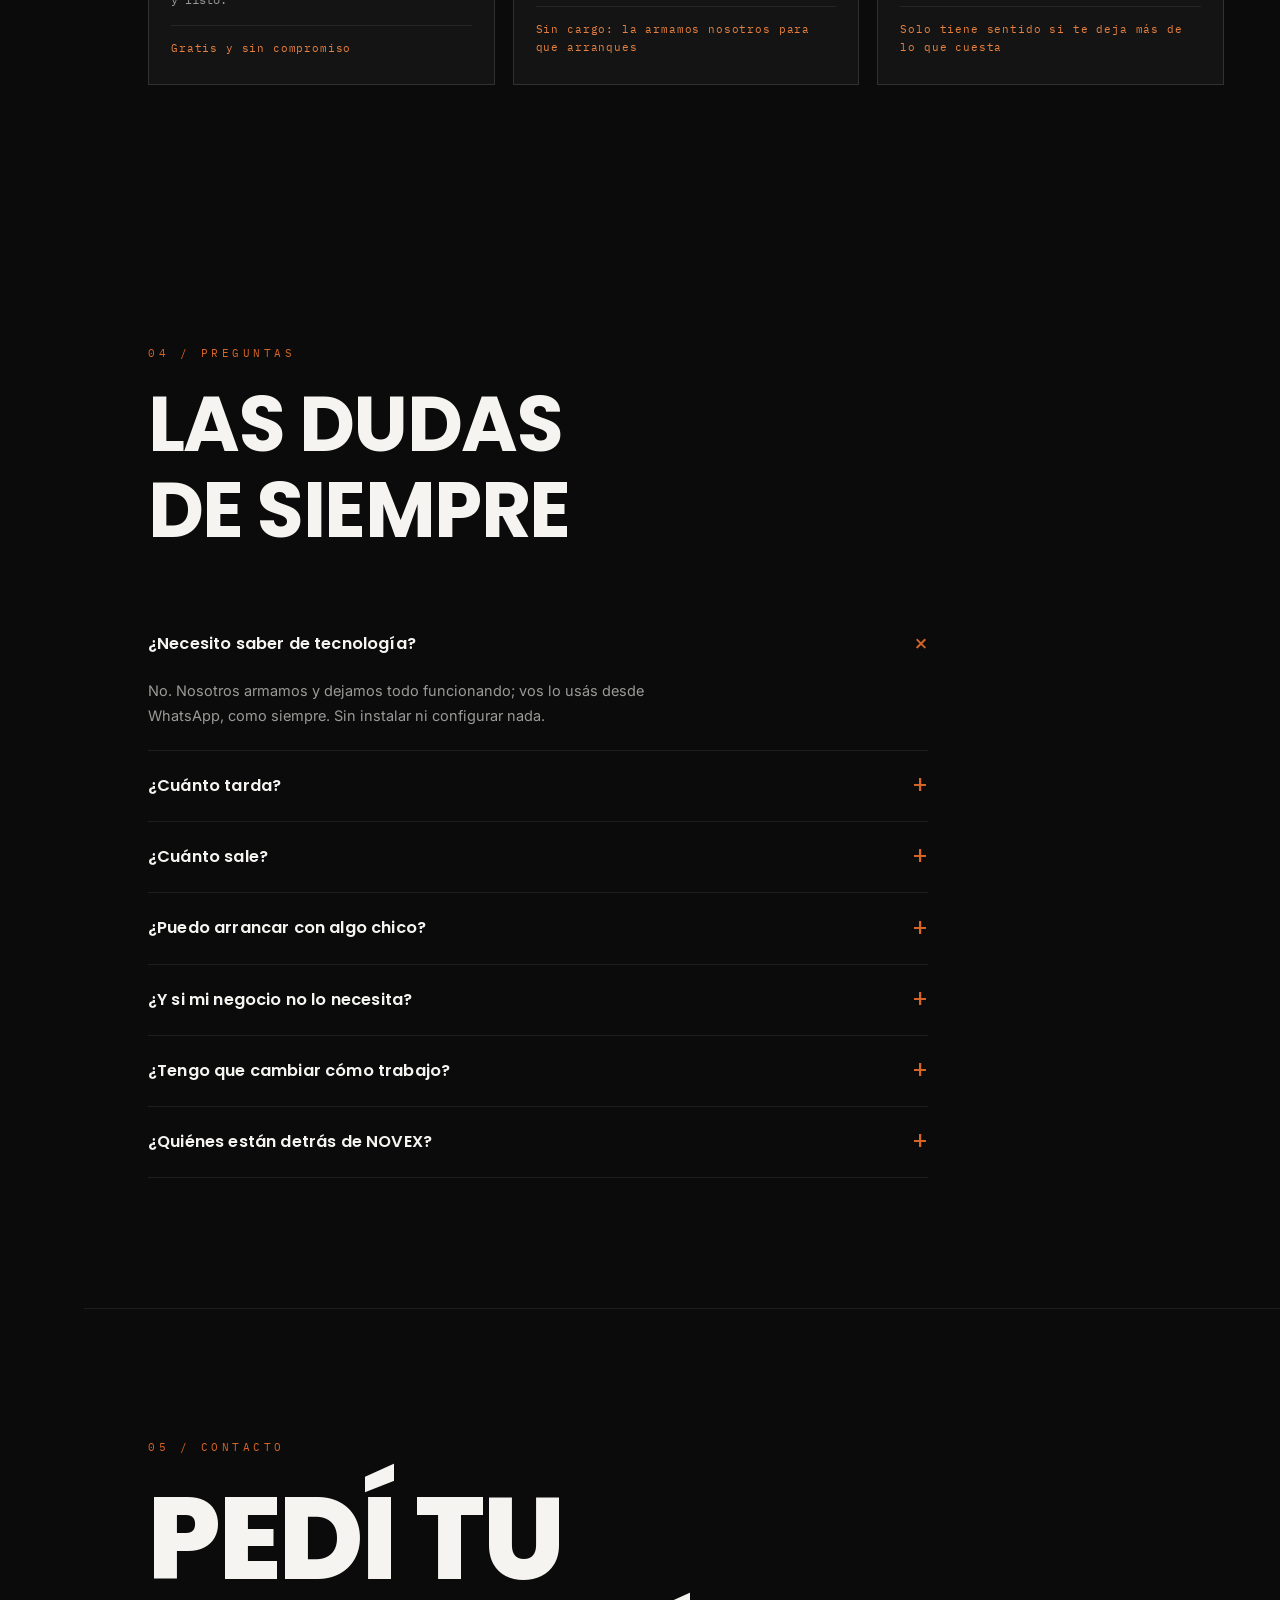
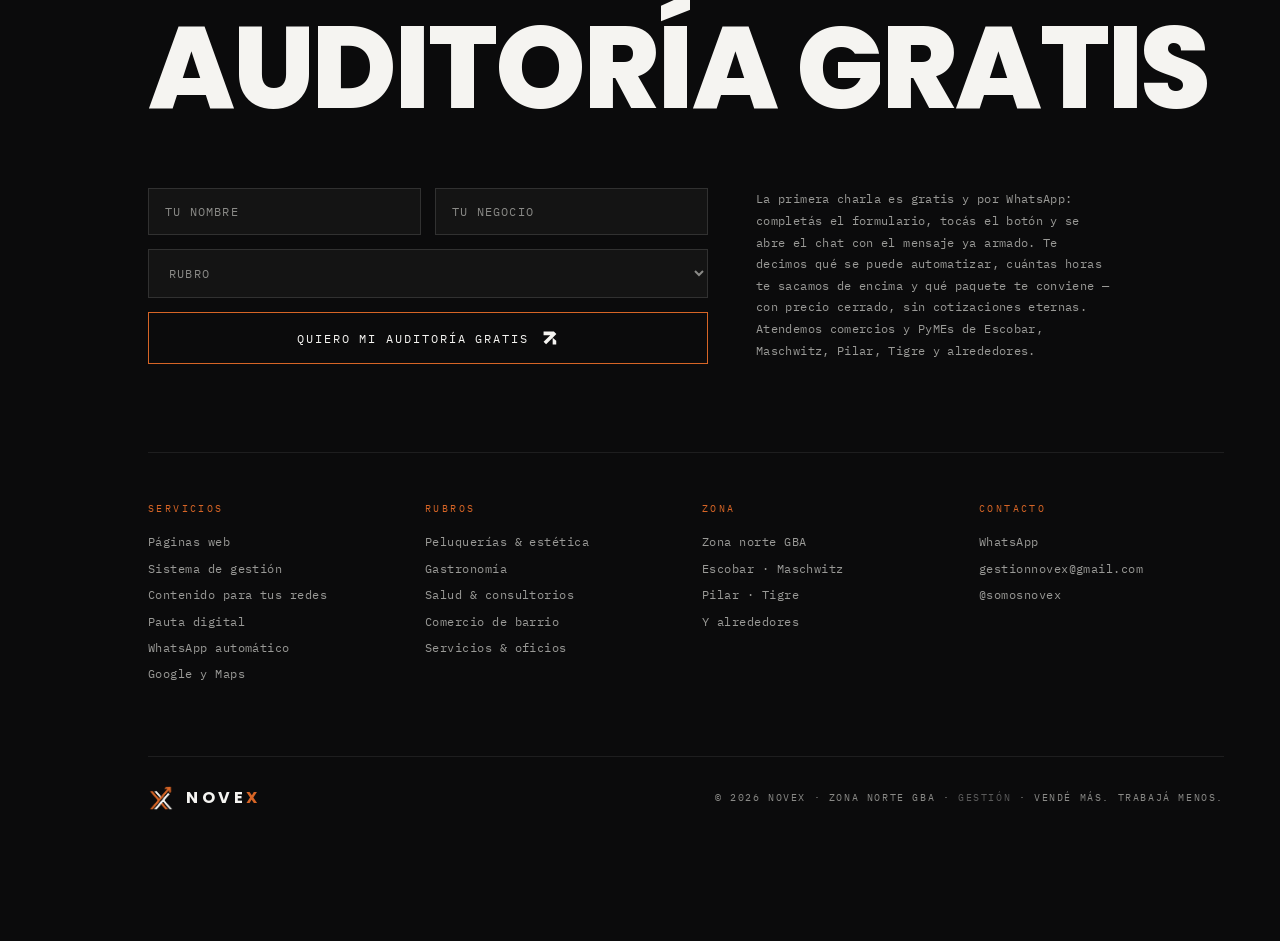
==== commit f46dea1d: "Titulo de Paquetes: ARRANCA POR DONDE QUIERAS (evita doble sentido y gana empuje) Co-Authored-By: Cl" ====
--- a/index.html
+++ b/index.html
@@ -160,7 +160,7 @@
     <section class="seccion" id="paquetes">
       <header class="seccion__cab" data-reveal="left">
         <p class="eyebrow mono">02 / Paquetes</p>
-        <h2>ENTRÁS POR DONDE <br>TE QUEDE CÓMODO</h2>
+        <h2>ARRANCÁ POR <br>DONDE QUIERAS</h2>
       </header>
 
       <div class="recorrido mono" data-reveal="up">
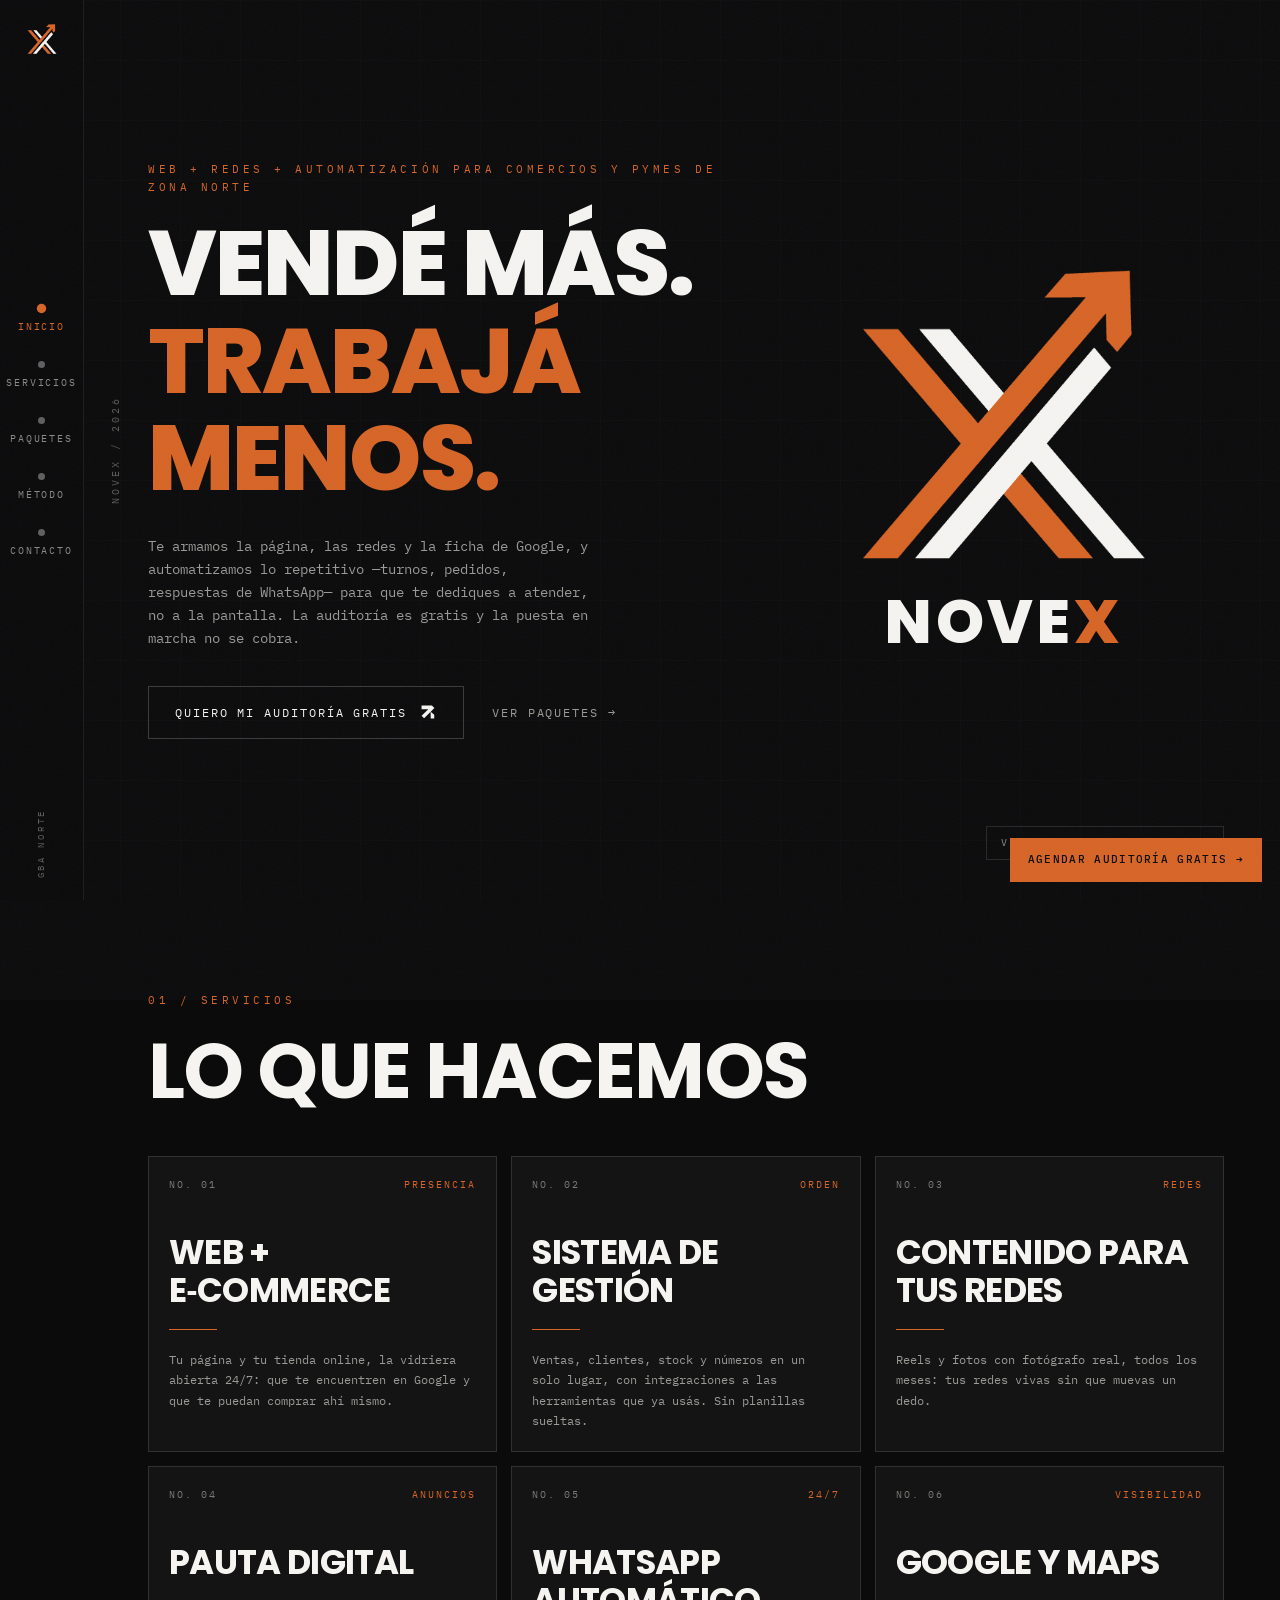
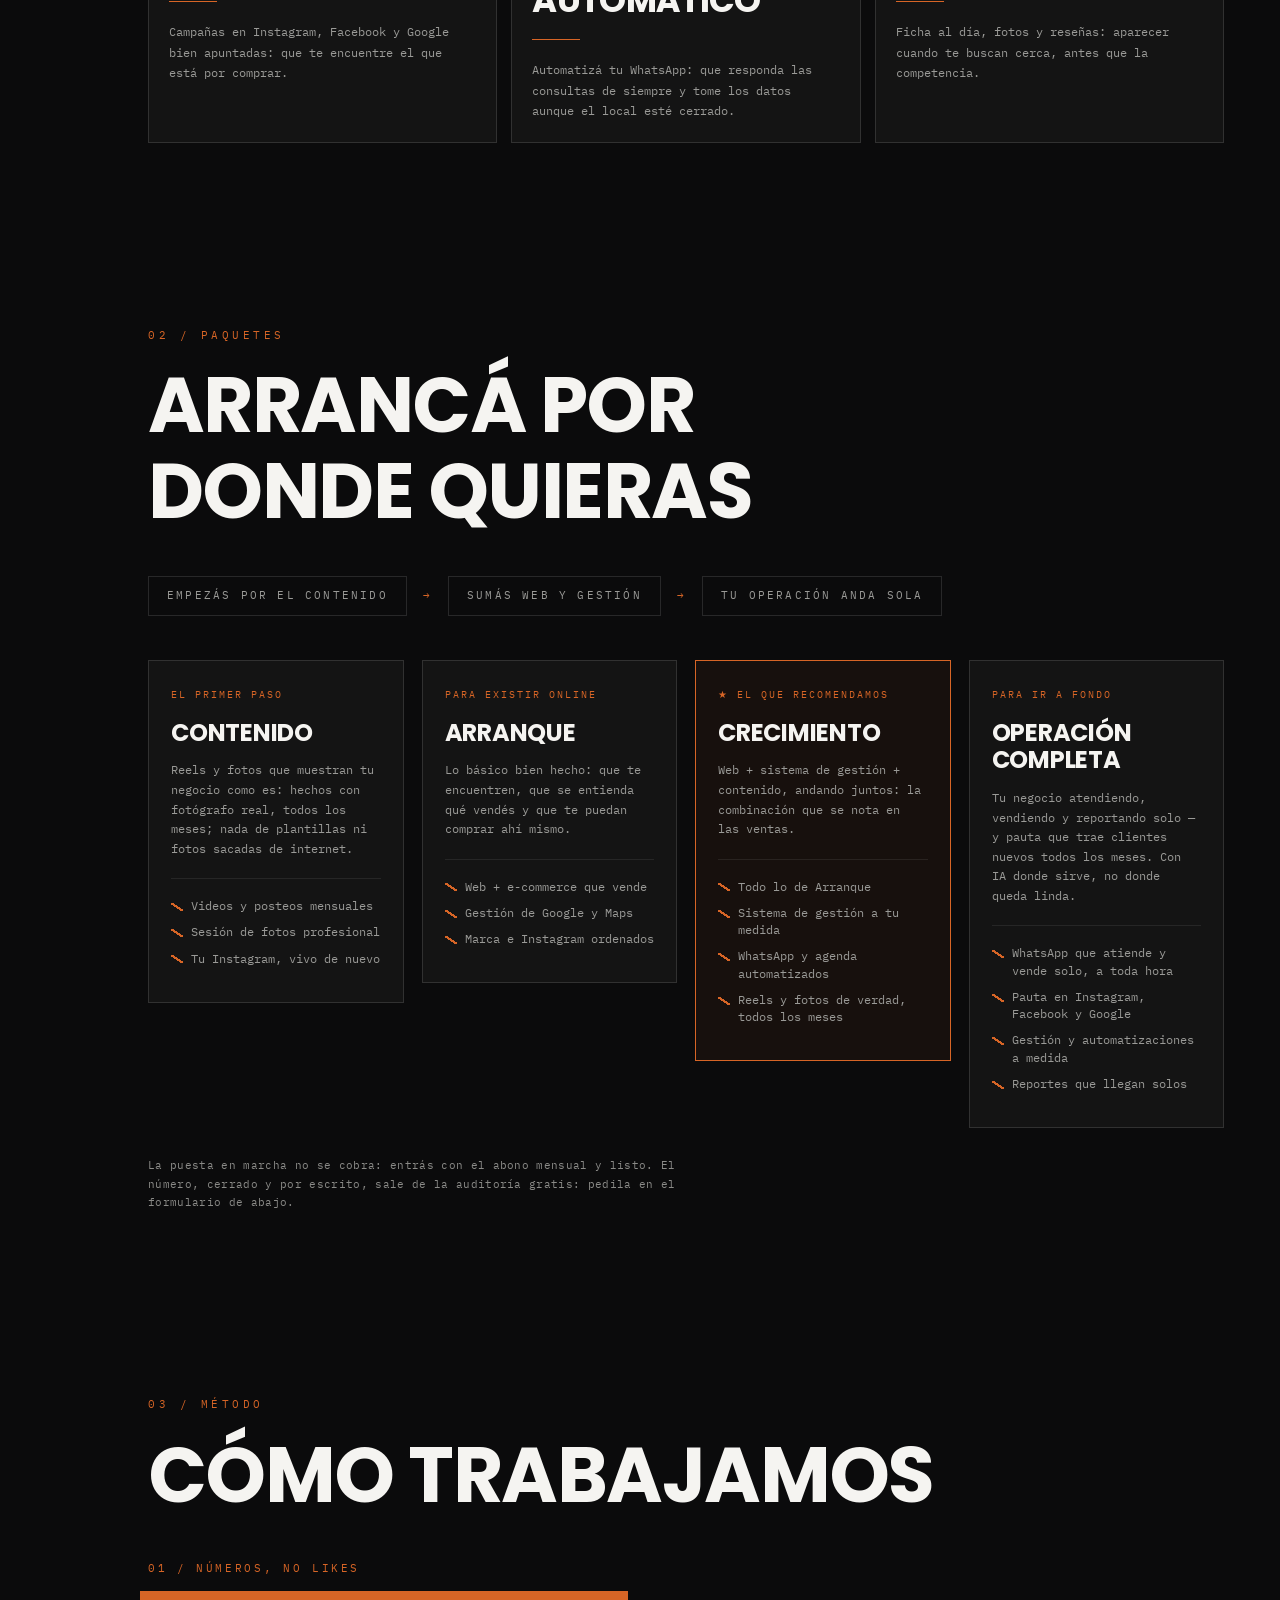
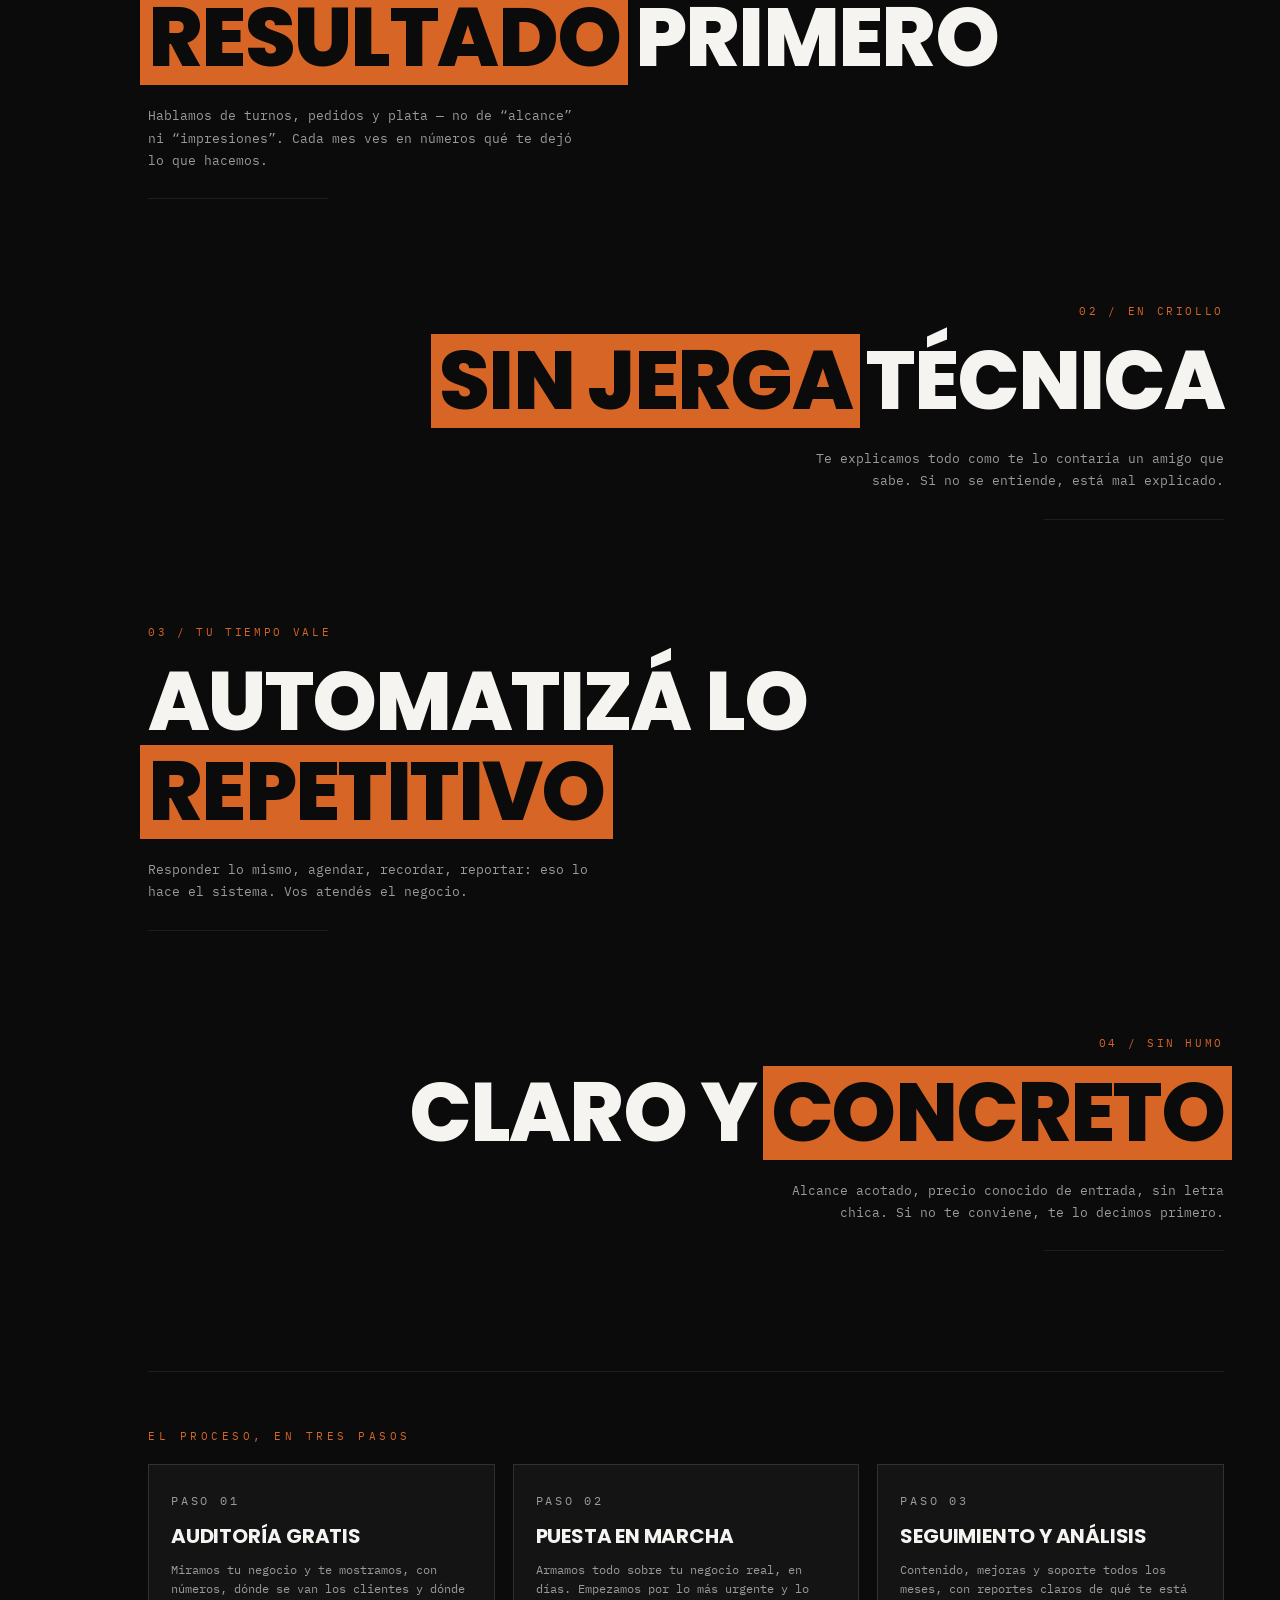
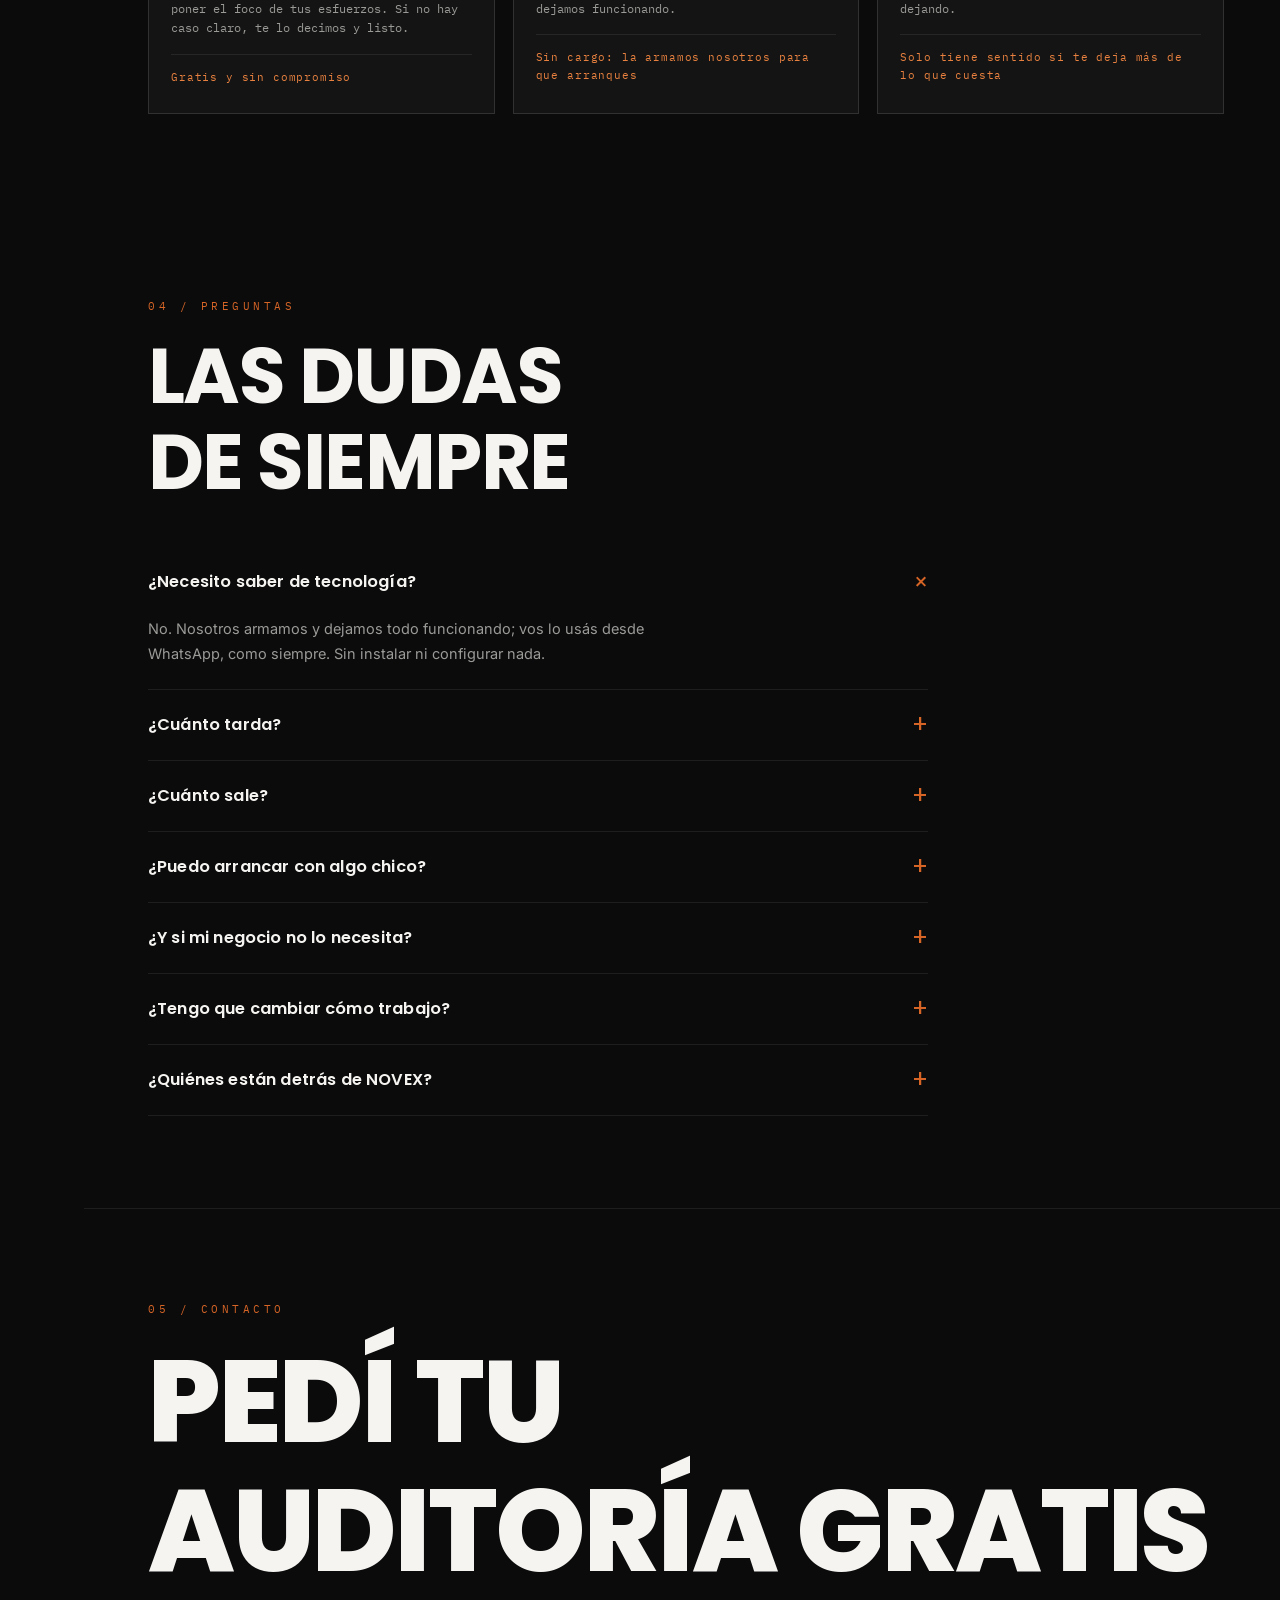
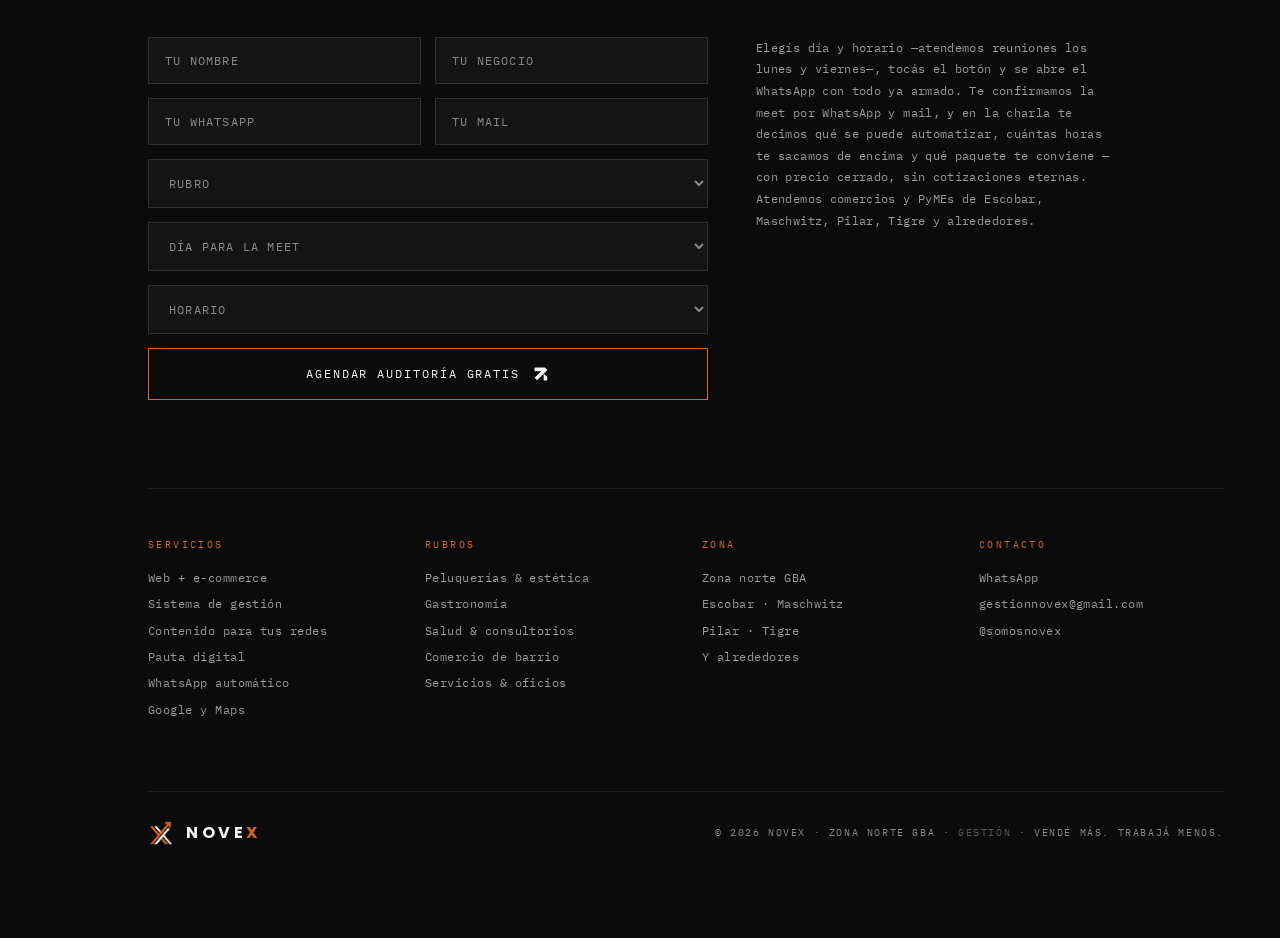
==== commit b20238f9: "Landing: agenda de meets en el form (lun/vie + horario, WhatsApp y mail), servicios en grilla sin sc" ====
--- a/index.html
+++ b/index.html
@@ -19,7 +19,7 @@
   <link rel="preconnect" href="https://fonts.googleapis.com">
   <link rel="preconnect" href="https://fonts.gstatic.com" crossorigin>
   <link href="https://fonts.googleapis.com/css2?family=Poppins:wght@600;700;800&family=IBM+Plex+Mono:wght@400;500&family=Inter:wght@400;500&display=swap" rel="stylesheet">
-  <link rel="stylesheet" href="estilos.css?v=6">
+  <link rel="stylesheet" href="estilos.css?v=7">
   <script type="application/ld+json">
   {
     "@context": "https://schema.org",
@@ -112,17 +112,17 @@
       <div class="servicios" id="pista-servicios">
         <article class="servicio">
           <div class="servicio__cab mono"><span>No. 01</span><span class="servicio__tag">Presencia</span></div>
-          <h3>Páginas web</h3>
-          <div class="servicio__linea"></div>
-          <p class="mono">Tu página web, la vidriera abierta 24/7: que te encuentren en Google, que se entienda
-          qué vendés y que te escriban fácil.</p>
+          <h3>Web + e&#8209;commerce</h3>
+          <div class="servicio__linea"></div>
+          <p class="mono">Tu página y tu tienda online, la vidriera abierta 24/7: que te encuentren
+          en Google y que te puedan comprar ahí mismo.</p>
         </article>
         <article class="servicio">
           <div class="servicio__cab mono"><span>No. 02</span><span class="servicio__tag">Orden</span></div>
           <h3>Sistema de gestión</h3>
           <div class="servicio__linea"></div>
-          <p class="mono">Un sistema simple para manejar tu negocio: ventas, clientes, stock
-          y números en un solo lugar, sin planillas sueltas.</p>
+          <p class="mono">Ventas, clientes, stock y números en un solo lugar, con integraciones
+          a las herramientas que ya usás. Sin planillas sueltas.</p>
         </article>
         <article class="servicio">
           <div class="servicio__cab mono"><span>No. 03</span><span class="servicio__tag">Redes</span></div>
@@ -153,7 +153,11 @@
           cerca, antes que la competencia.</p>
         </article>
       </div>
-      <div class="cursor-scroll mono" id="cursor-scroll" aria-hidden="true">DESLIZÁ →</div>
+      <div class="servicios__nav" aria-hidden="true">
+        <button type="button" class="servicios__flecha" data-slide="-1" aria-label="Anterior">‹</button>
+        <span class="mono servicios__pista">deslizá →</span>
+        <button type="button" class="servicios__flecha" data-slide="1" aria-label="Siguiente">›</button>
+      </div>
     </section>
 
     <!-- ============ PAQUETES ============ -->
@@ -188,10 +192,10 @@
           <p class="paquete__tag mono">Para existir online</p>
           <h3>Arranque</h3>
           <p class="paquete__desc mono">Lo básico bien hecho: que te encuentren,
-          que se entienda qué vendés, que te puedan comprar o escribir.</p>
-          <ul class="mono">
-            <li>Web propia que vende</li>
-            <li>Google y Maps al día</li>
+          que se entienda qué vendés y que te puedan comprar ahí mismo.</p>
+          <ul class="mono">
+            <li>Web + e-commerce que vende</li>
+            <li>Gestión de Google y Maps</li>
             <li>Marca e Instagram ordenados</li>
           </ul>
         </article>
@@ -203,9 +207,9 @@
           andando juntos: la combinación que se nota en las ventas.</p>
           <ul class="mono">
             <li>Todo lo de Arranque</li>
-            <li>Sistema de gestión simple</li>
+            <li>Sistema de gestión a tu medida</li>
             <li>WhatsApp y agenda automatizados</li>
-            <li>Reels y fotos todos los meses</li>
+            <li>Reels y fotos de verdad, todos los meses</li>
           </ul>
         </article>
 
@@ -272,7 +276,7 @@
             <p class="mono paso__num">Paso 01</p>
             <h3>AUDITORÍA GRATIS</h3>
             <p class="mono">Miramos tu negocio y te mostramos, con números, dónde se van
-            los clientes y las horas. Si no hay caso claro, te lo decimos y listo.</p>
+            los clientes y dónde poner el foco de tus esfuerzos. Si no hay caso claro, te lo decimos y listo.</p>
             <p class="mono paso__precio">Gratis y sin compromiso</p>
           </article>
           <article class="paso">
@@ -284,7 +288,7 @@
           </article>
           <article class="paso">
             <p class="mono paso__num">Paso 03</p>
-            <h3>ABONO MENSUAL</h3>
+            <h3>SEGUIMIENTO Y ANÁLISIS</h3>
             <p class="mono">Contenido, mejoras y soporte todos los meses, con reportes
             claros de qué te está dejando.</p>
             <p class="mono paso__precio">Solo tiene sentido si te deja más de lo que cuesta</p>
@@ -353,6 +357,8 @@
         <form class="form" id="form-auditoria" novalidate>
           <input type="text" name="nombre" placeholder="TU NOMBRE" aria-label="Tu nombre" autocomplete="name" required>
           <input type="text" name="negocio" placeholder="TU NEGOCIO" aria-label="El nombre de tu negocio" autocomplete="organization" required>
+          <input type="tel" name="telefono" placeholder="TU WHATSAPP" aria-label="Tu número de WhatsApp" autocomplete="tel" inputmode="tel" required>
+          <input type="email" name="email" placeholder="TU MAIL" aria-label="Tu email" autocomplete="email" inputmode="email" required>
           <select name="rubro" aria-label="Rubro de tu negocio" required>
             <option value="" selected disabled>RUBRO</option>
             <option>Peluquería / estética</option>
@@ -363,24 +369,36 @@
             <option>Estudio / profesional</option>
             <option>Otro</option>
           </select>
+          <select name="dia" id="turno-dia" aria-label="Día para la reunión" required>
+            <option value="" selected disabled>DÍA PARA LA MEET</option>
+          </select>
+          <select name="hora" aria-label="Horario para la reunión" required>
+            <option value="" selected disabled>HORARIO</option>
+            <option>10:00</option>
+            <option>11:00</option>
+            <option>12:00</option>
+            <option>16:00</option>
+            <option>17:00</option>
+            <option>18:00</option>
+          </select>
           <button class="btn btn--lleno" type="submit" data-scramble-hover>
-            <span class="btn__label">QUIERO MI AUDITORÍA GRATIS</span>
+            <span class="btn__label">AGENDAR AUDITORÍA GRATIS</span>
             <svg class="chevron" width="18" height="18" viewBox="0 0 27 27" fill="none" aria-hidden="true"><path d="M3.85715 3.85715H19.2857L23.0553 7.64066L17.5163 13.1595L22.8462 17.5055V23.1429H17.5055V13.1703L7.65696 22.9832L3.8874 19.2L13.9259 9.19781H3.85715V3.85715Z" fill="currentColor"/></svg>
           </button>
-          <p class="form__error mono" role="alert" hidden>Completá tu nombre y el de tu negocio.</p>
+          <p class="form__error mono" role="alert" hidden>Completá todos los datos y elegí día y horario.</p>
         </form>
-        <p class="contacto__nota mono">La primera charla es gratis y por WhatsApp: completás el formulario,
-        tocás el botón y se abre el chat con el mensaje ya armado. Te decimos qué
-        se puede automatizar, cuántas horas te sacamos de encima y qué paquete te conviene — con precio
-        cerrado, sin cotizaciones eternas. Atendemos comercios y PyMEs de Escobar,
-        Maschwitz, Pilar, Tigre y alrededores.</p>
+        <p class="contacto__nota mono">Elegís día y horario —atendemos reuniones los lunes y viernes—,
+        tocás el botón y se abre el WhatsApp con todo ya armado. Te confirmamos la meet por WhatsApp
+        y mail, y en la charla te decimos qué se puede automatizar, cuántas horas te sacamos de encima
+        y qué paquete te conviene — con precio cerrado, sin cotizaciones eternas. Atendemos comercios
+        y PyMEs de Escobar, Maschwitz, Pilar, Tigre y alrededores.</p>
       </div>
 
       <div class="colofon" data-reveal="up">
         <div>
           <p class="colofon__titulo mono">Servicios</p>
           <ul class="mono">
-            <li><a href="#servicios">Páginas web</a></li>
+            <li><a href="#servicios">Web + e-commerce</a></li>
             <li><a href="#servicios">Sistema de gestión</a></li>
             <li><a href="#servicios">Contenido para tus redes</a></li>
             <li><a href="#servicios">Pauta digital</a></li>
@@ -428,6 +446,8 @@
 
   </main>
 
-  <script src="main.js?v=8"></script>
+  <a class="flotante mono" id="btn-flotante" href="#contacto">AGENDAR AUDITORÍA GRATIS →</a>
+
+  <script src="main.js?v=9"></script>
 </body>
 </html>
--- a/estilos.css
+++ b/estilos.css
@@ -142,10 +142,10 @@
 /* ============ LAYOUT ============ */
 .contenido { padding-left: var(--lateral); position: relative; z-index: 1; }
 
-.seccion { padding: 130px 56px 130px 64px; position: relative; }
+.seccion { padding: 92px 56px 92px 64px; position: relative; }
 .seccion--angosta { max-width: 900px; }
 
-.seccion__cab { margin-bottom: 56px; }
+.seccion__cab { margin-bottom: 42px; }
 .seccion__cab--doble {
   display: flex; justify-content: space-between; align-items: flex-end;
   gap: 32px; flex-wrap: wrap;
@@ -286,22 +286,23 @@
 }
 
 /* ============ SERVICIOS (scroll horizontal) ============ */
+/* desktop: grilla sin scroll horizontal (2 filas de 3) */
 .servicios {
-  display: flex; gap: 18px;
-  overflow-x: auto;
-  padding-bottom: 18px;
-  scrollbar-width: none;
-  cursor: none;
+  display: grid;
+  grid-template-columns: repeat(3, 1fr);
+  gap: 14px;
 }
 .servicios::-webkit-scrollbar { display: none; }
 
 .servicio {
-  flex: 0 0 330px;
   background: var(--tarjeta);
   border: 1px solid var(--borde);
-  padding: 26px;
+  padding: 20px;
   transition: border-color 0.35s var(--suave), transform 0.35s var(--suave);
 }
+
+/* flechas del slide: solo tienen sentido en mobile */
+.servicios__nav { display: none; }
 
 .servicio__cab {
   display: flex; justify-content: space-between;
@@ -733,7 +734,7 @@
     padding: 9px 14px;
   }
 
-  .seccion { padding: 80px 24px; }
+  .seccion { padding: 58px 24px; }
 
   /* los <br> de los títulos son de desktop: en mobile quiebra natural */
   .seccion__cab h2 br { display: none; }
@@ -753,13 +754,34 @@
 
   /* servicios: que la tarjeta siguiente asome (hay más para deslizar) */
   .servicios {
-    cursor: auto;
+    display: flex;
+    gap: 14px;
+    overflow-x: auto;
+    padding-bottom: 14px;
+    scrollbar-width: none;
     scroll-snap-type: x mandatory;
     padding-right: 24px;
   }
   .servicio { flex: 0 0 min(78vw, 330px); scroll-snap-align: start; }
   .cursor-scroll { display: none; }
 
+  .servicios__nav {
+    display: flex; align-items: center; justify-content: flex-end; gap: 10px;
+    margin-top: 4px;
+  }
+  .servicios__pista {
+    font-size: 10px; letter-spacing: 0.2em; text-transform: uppercase;
+    color: var(--tenue-2); margin-right: auto;
+  }
+  .servicios__flecha {
+    font-family: var(--mono); font-size: 16px;
+    width: 40px; height: 34px;
+    display: flex; align-items: center; justify-content: center;
+    background: none; border: 1px solid var(--borde);
+    color: var(--tenue); cursor: pointer;
+  }
+  .servicios__flecha:active { border-color: var(--naranja); color: var(--naranja-claro); }
+
   .paquetes { grid-template-columns: 1fr 1fr; }
   .proceso__fila { grid-template-columns: 1fr; }
   .principios { gap: 72px; }
@@ -777,6 +799,24 @@
   .recorrido { flex-direction: column; align-items: flex-start; gap: 6px; }
   .recorrido__flecha { transform: rotate(90deg); margin-left: 22px; }
 }
+
+/* ============ BOTÓN FLOTANTE ============ */
+.flotante {
+  position: fixed;
+  right: 18px; bottom: 18px;
+  z-index: 55;
+  background: var(--naranja);
+  color: var(--negro);
+  font-size: 11px;
+  font-weight: 500;
+  letter-spacing: 0.12em;
+  text-transform: uppercase;
+  text-decoration: none;
+  padding: 13px 18px;
+  transition: background 0.25s var(--suave), opacity 0.3s var(--suave), transform 0.3s var(--suave);
+}
+.flotante:hover { background: var(--naranja-claro); }
+.flotante.oculto { opacity: 0; transform: translateY(12px); pointer-events: none; }
 
 /* ============ MOVIMIENTO REDUCIDO ============ */
 @media (prefers-reduced-motion: reduce) {
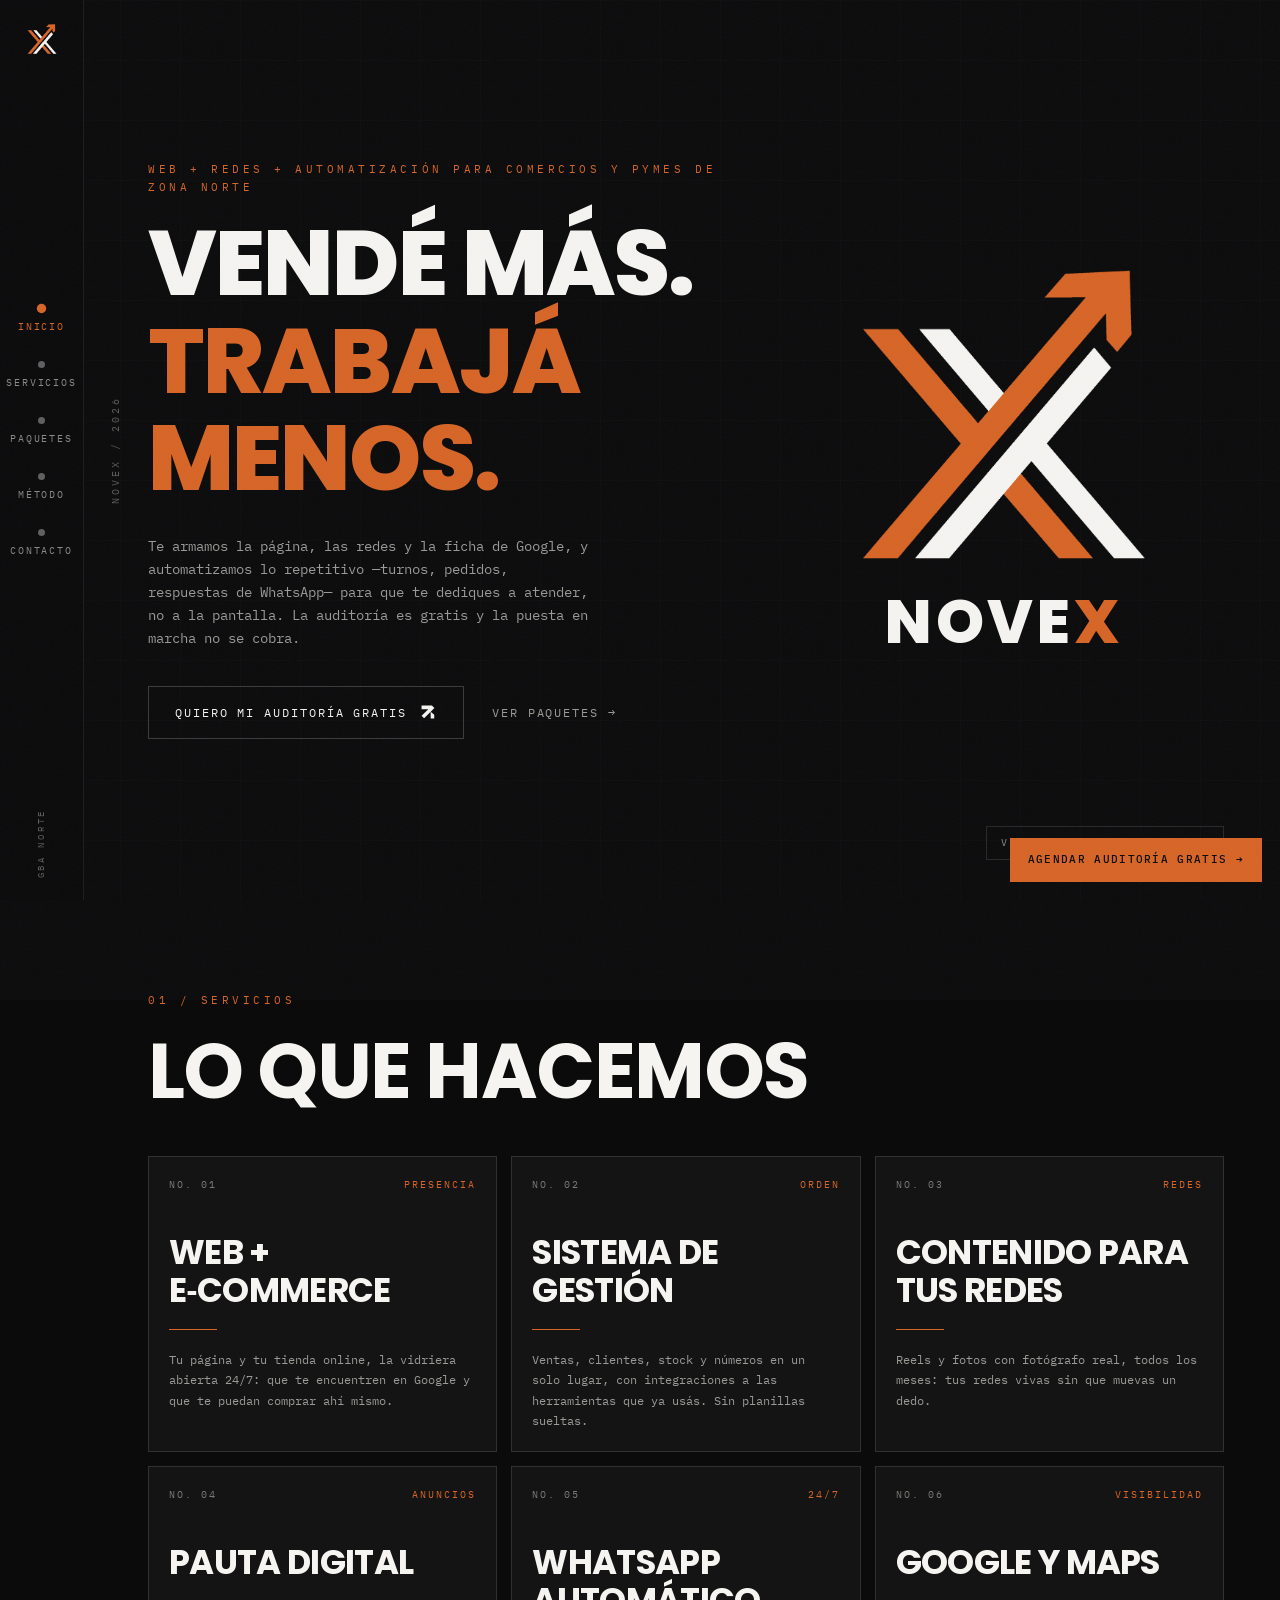
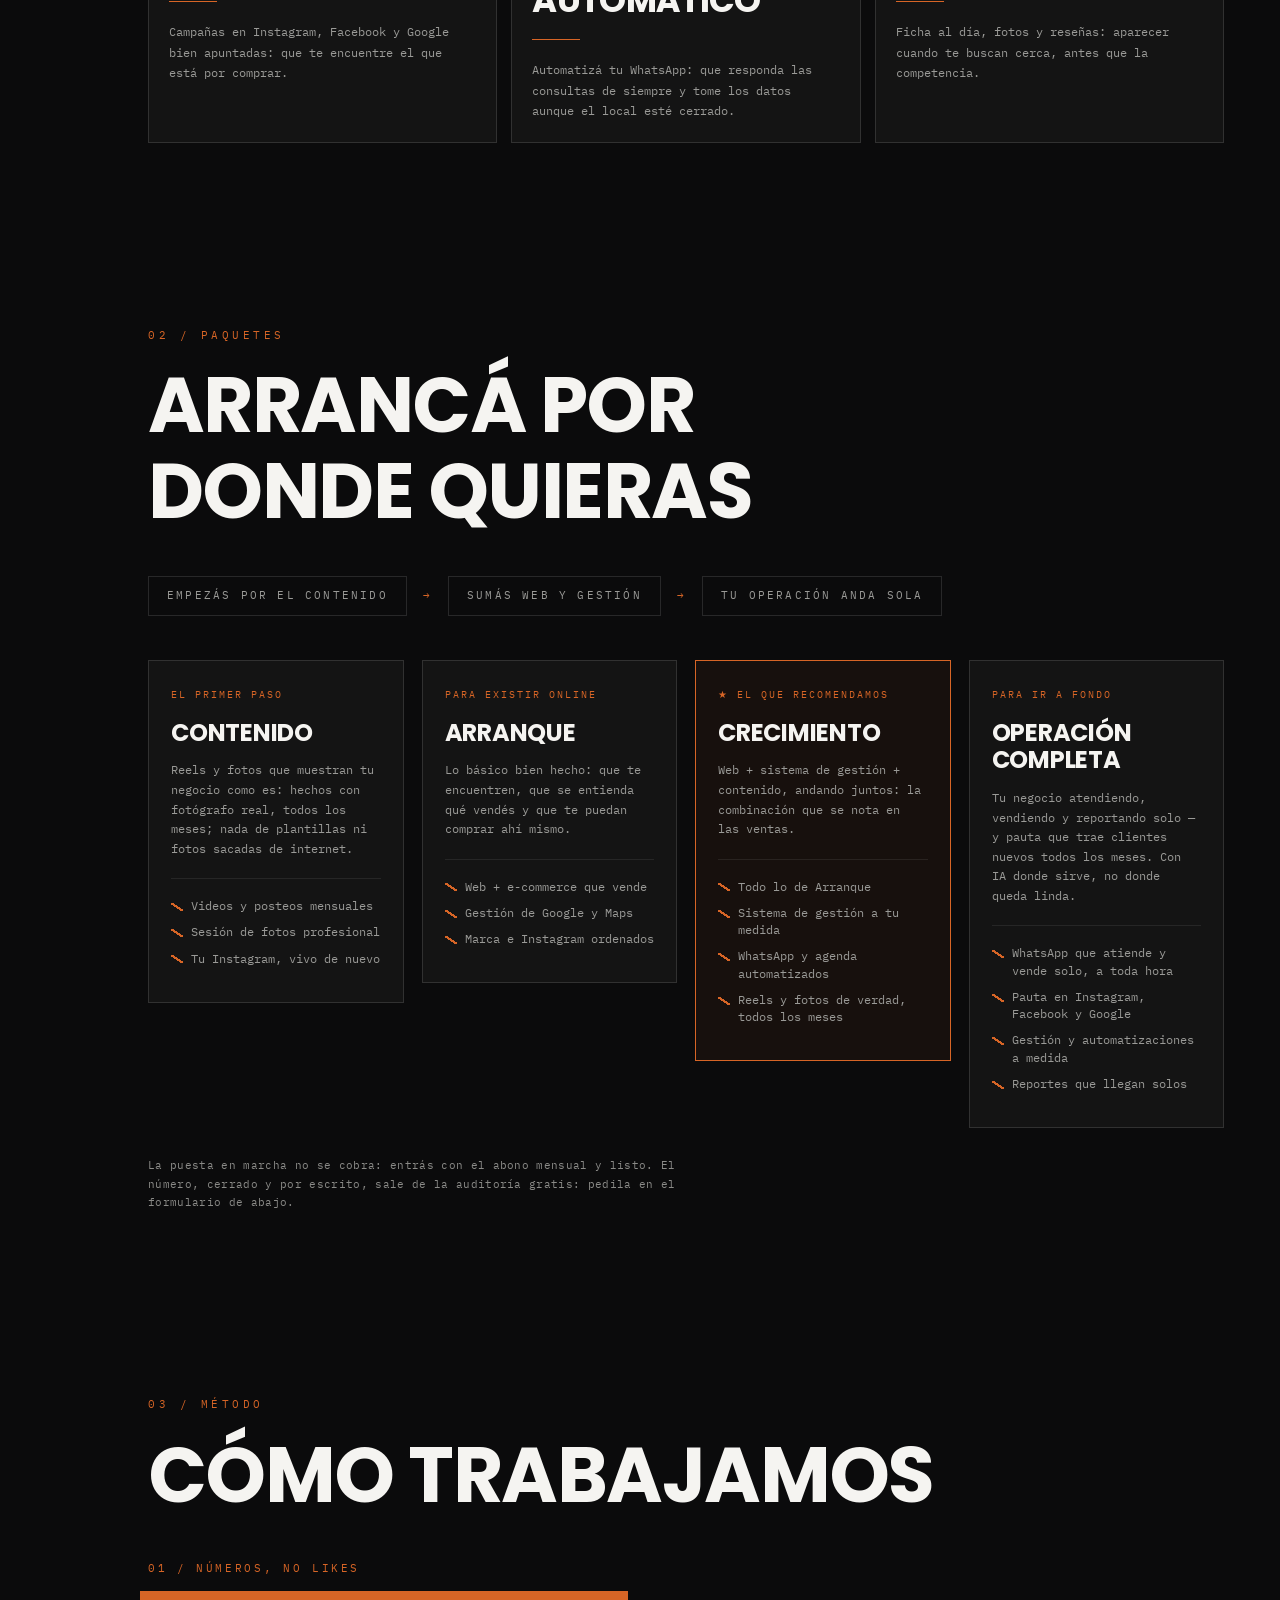
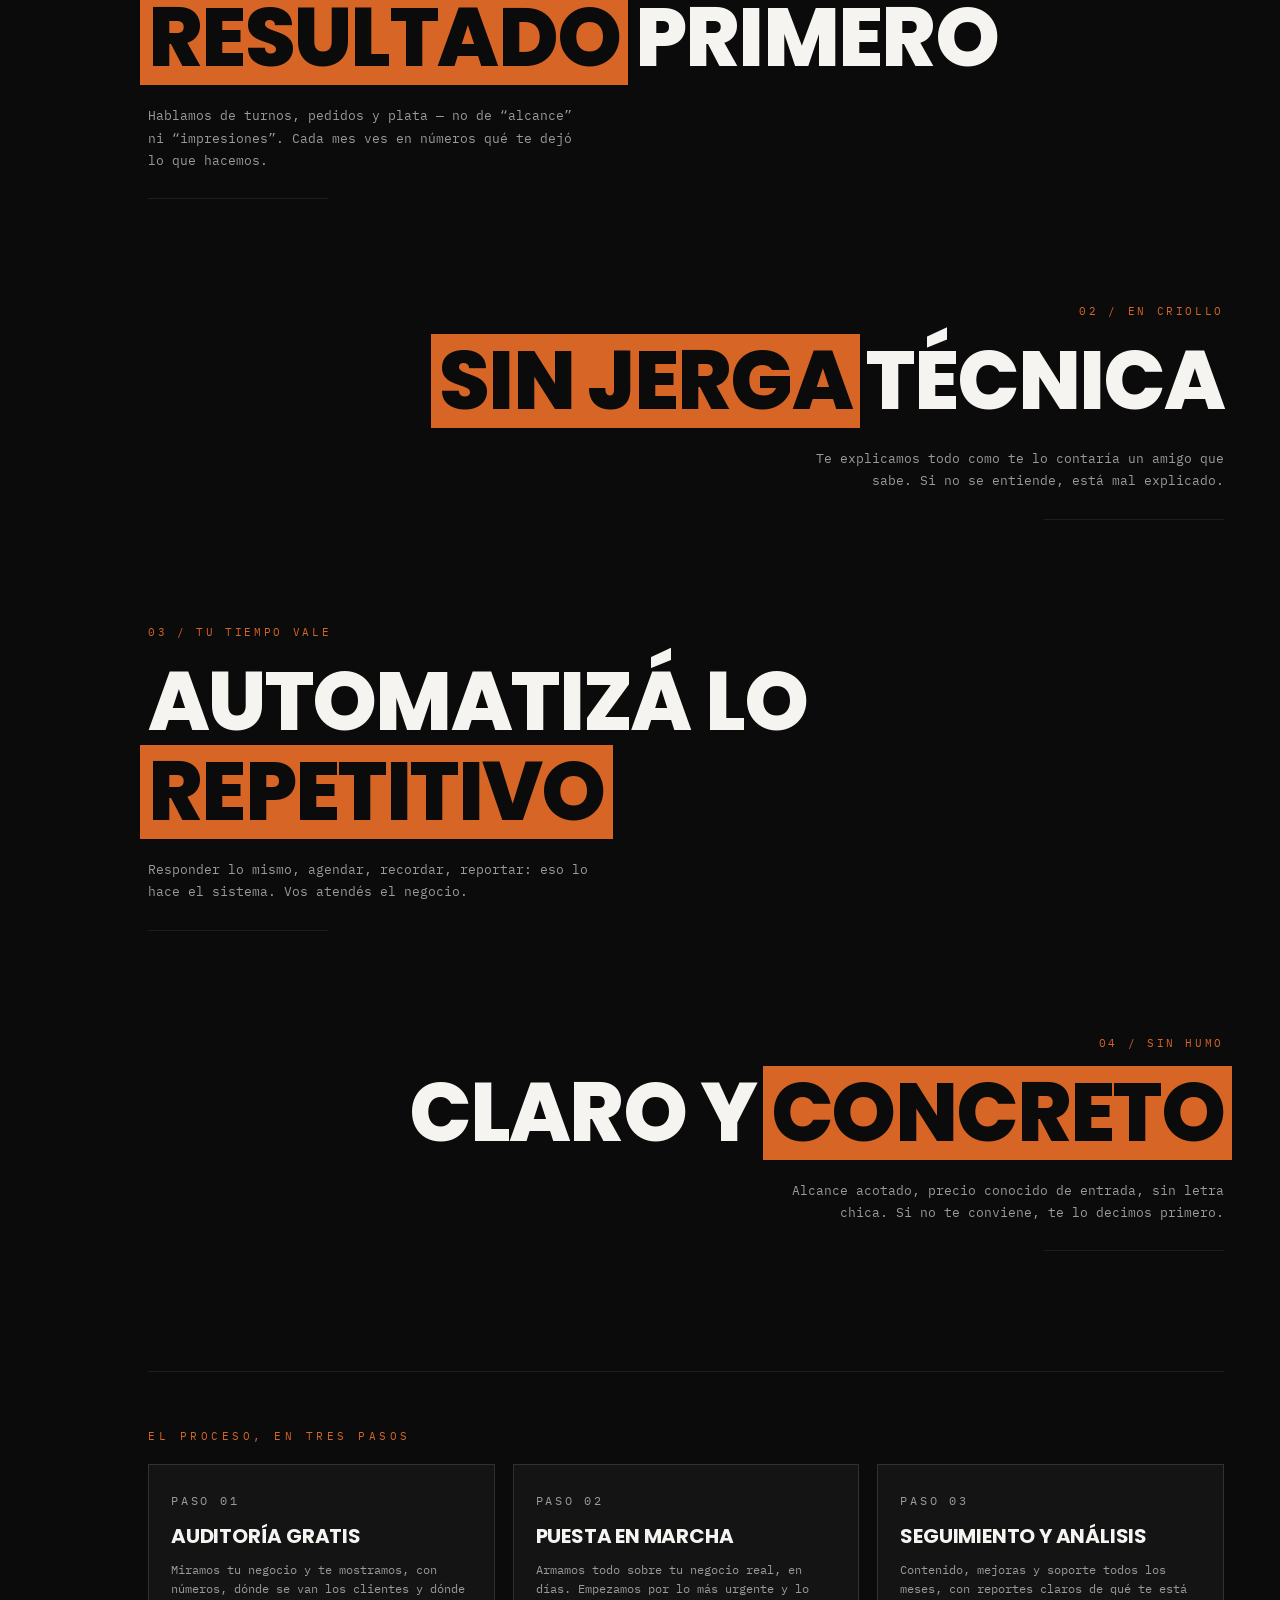
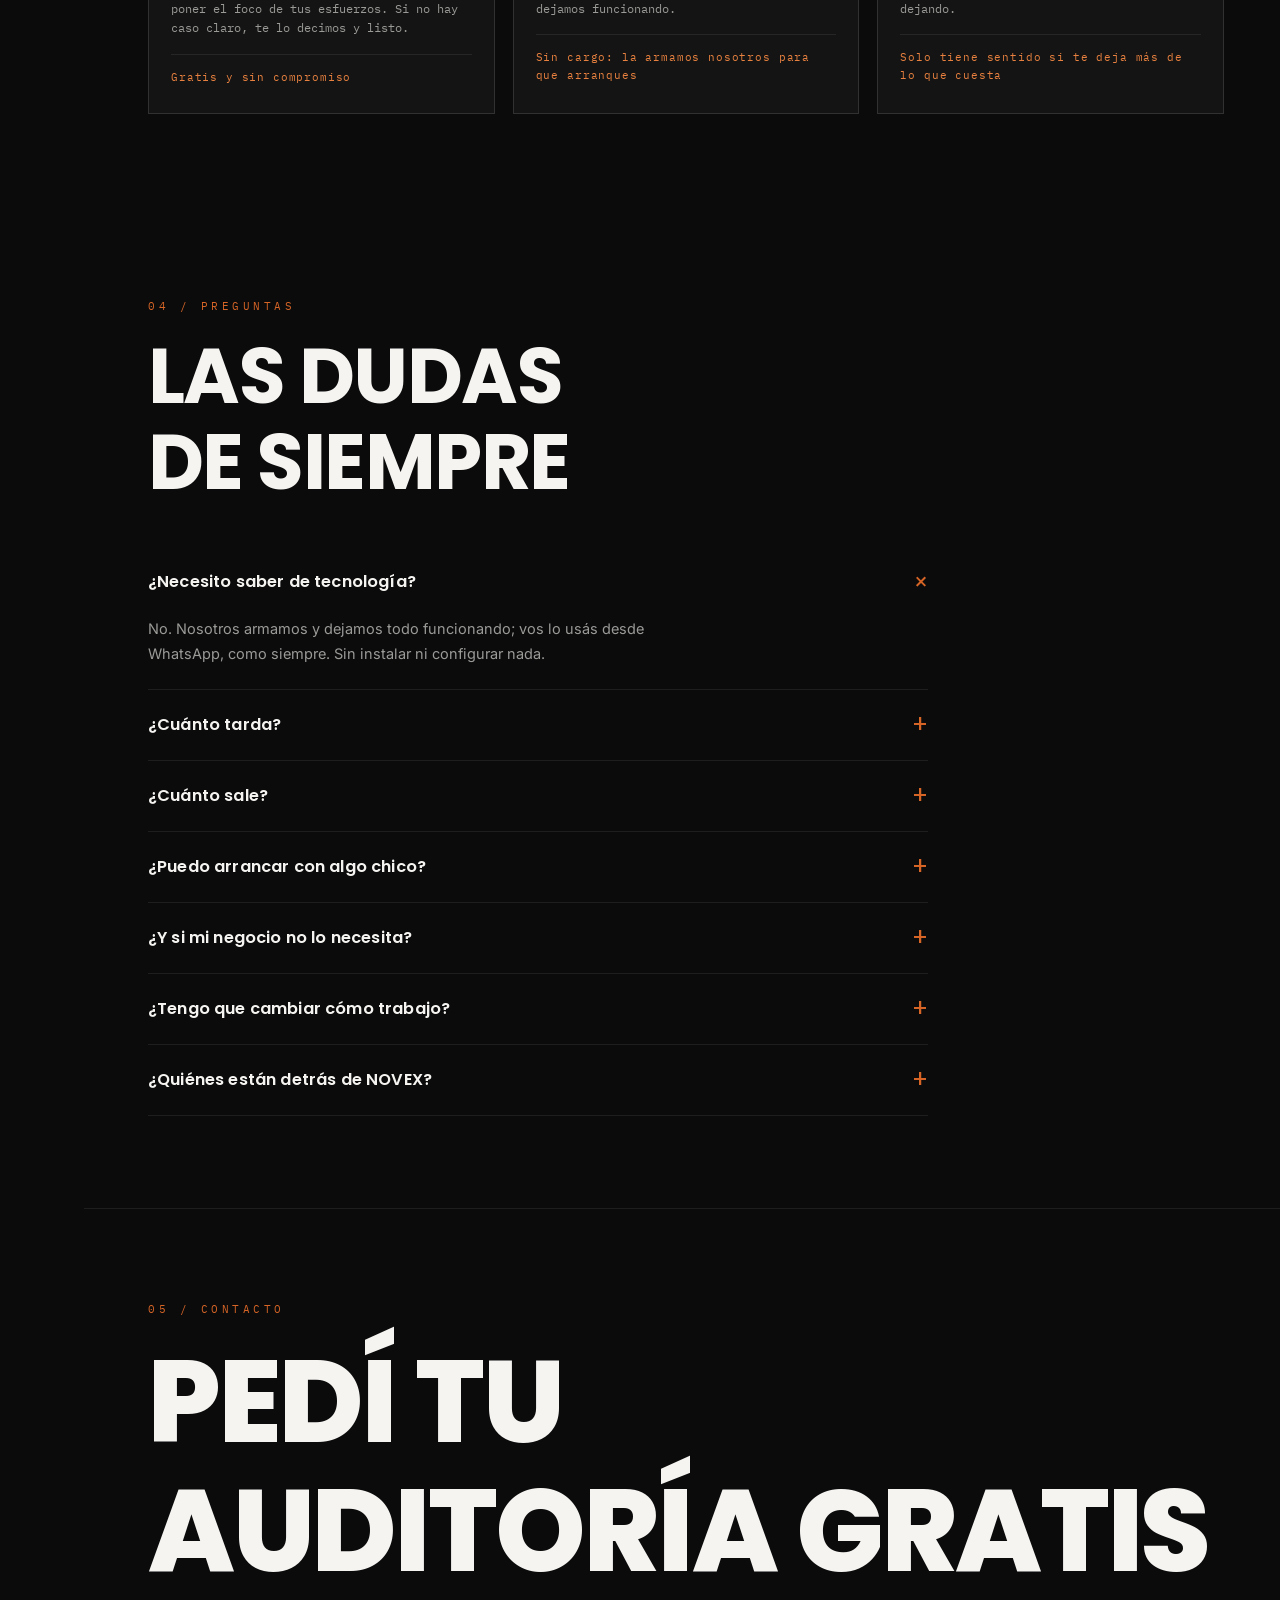
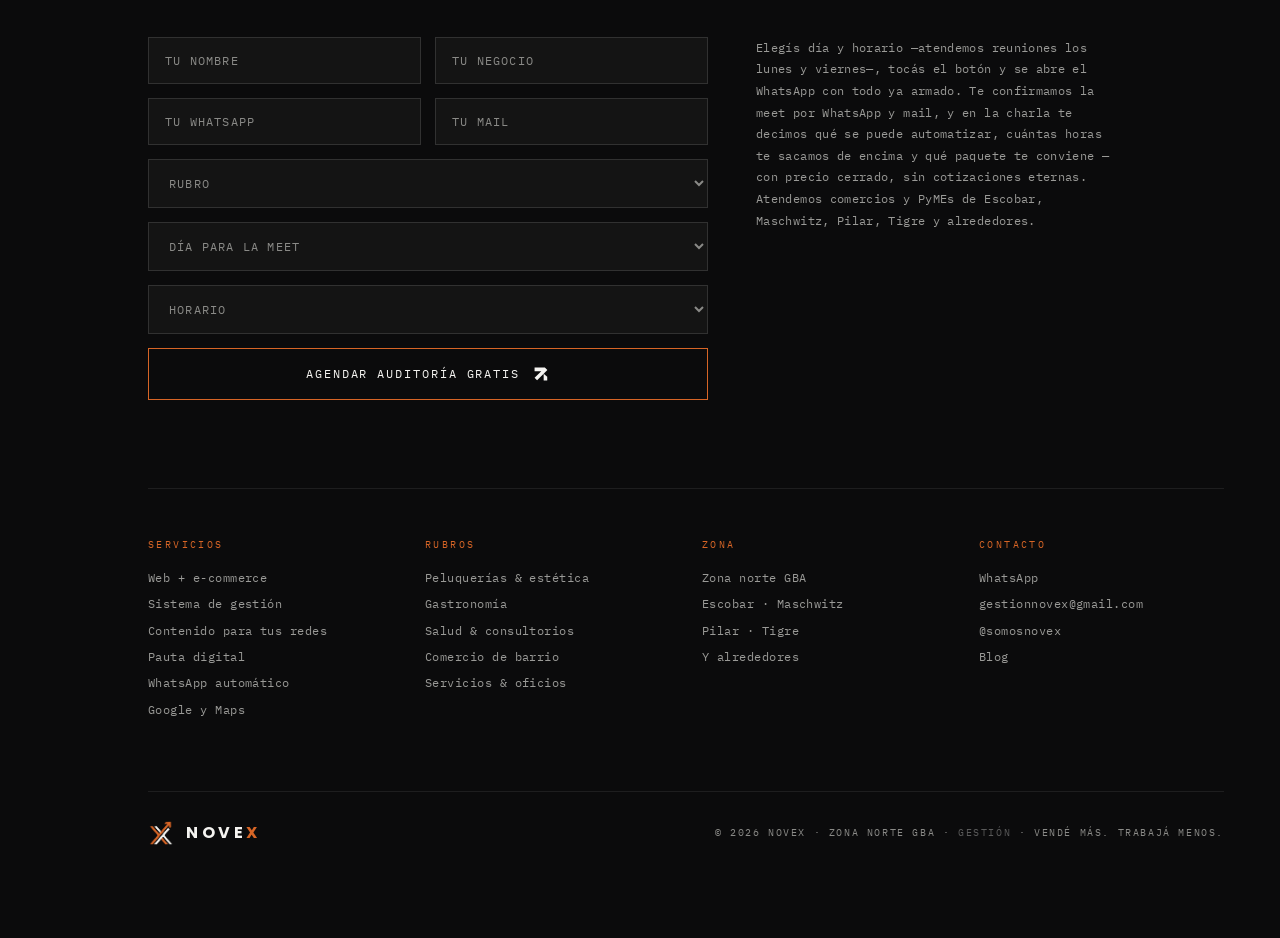
==== commit 889b093d: "Blog NOVEX: publico en /blog/ (portada + primer articulo + sitemap + robots) y tablero editorial en " ====
--- a/index.html
+++ b/index.html
@@ -8,13 +8,13 @@
   <meta property="og:title" content="NOVEX — Vendé más. Trabajá menos.">
   <meta property="og:description" content="Páginas web + automatización para PyMEs de zona norte GBA, a precio de PyME, rápido y en criollo.">
   <meta property="og:type" content="website">
-  <meta property="og:url" content="https://novex-gestion.github.io/">
-  <meta property="og:image" content="https://novex-gestion.github.io/assets/og.png">
+  <meta property="og:url" content="https://somosnovex.com/">
+  <meta property="og:image" content="https://somosnovex.com/assets/og.png">
   <meta property="og:image:width" content="1200">
   <meta property="og:image:height" content="630">
   <meta name="twitter:card" content="summary_large_image">
-  <meta name="twitter:image" content="https://novex-gestion.github.io/assets/og.png">
-  <link rel="canonical" href="https://novex-gestion.github.io/">
+  <meta name="twitter:image" content="https://somosnovex.com/assets/og.png">
+  <link rel="canonical" href="https://somosnovex.com/">
   <link rel="icon" type="image/svg+xml" href="assets/favicon.svg">
   <link rel="preconnect" href="https://fonts.googleapis.com">
   <link rel="preconnect" href="https://fonts.gstatic.com" crossorigin>
@@ -25,10 +25,10 @@
     "@context": "https://schema.org",
     "@type": "ProfessionalService",
     "name": "NOVEX",
-    "url": "https://novex-gestion.github.io/",
+    "url": "https://somosnovex.com/",
     "description": "Agencia de páginas web, contenido y automatización para PyMEs y comercios de zona norte GBA.",
     "email": "gestionnovex@gmail.com",
-    "image": "https://novex-gestion.github.io/assets/og.png",
+    "image": "https://somosnovex.com/assets/og.png",
     "sameAs": ["https://instagram.com/somosnovex"],
     "areaServed": [
       {"@type": "City", "name": "Escobar"},
@@ -428,9 +428,10 @@
         <div>
           <p class="colofon__titulo mono">Contacto</p>
           <ul class="mono">
-            <li><a href="https://wa.me/5491100000000" target="_blank" rel="noopener">WhatsApp</a></li>
+            <li><a href="https://wa.me/5491178201430" target="_blank" rel="noopener">WhatsApp</a></li>
             <li><a href="mailto:gestionnovex@gmail.com">gestionnovex@gmail.com</a></li>
             <li><a href="https://instagram.com/somosnovex" target="_blank" rel="noopener">@somosnovex</a></li>
+            <li><a href="/blog/">Blog</a></li>
           </ul>
         </div>
       </div>
@@ -448,6 +449,6 @@
 
   <a class="flotante mono" id="btn-flotante" href="#contacto">AGENDAR AUDITORÍA GRATIS →</a>
 
-  <script src="main.js?v=9"></script>
+  <script src="main.js?v=10"></script>
 </body>
 </html>
